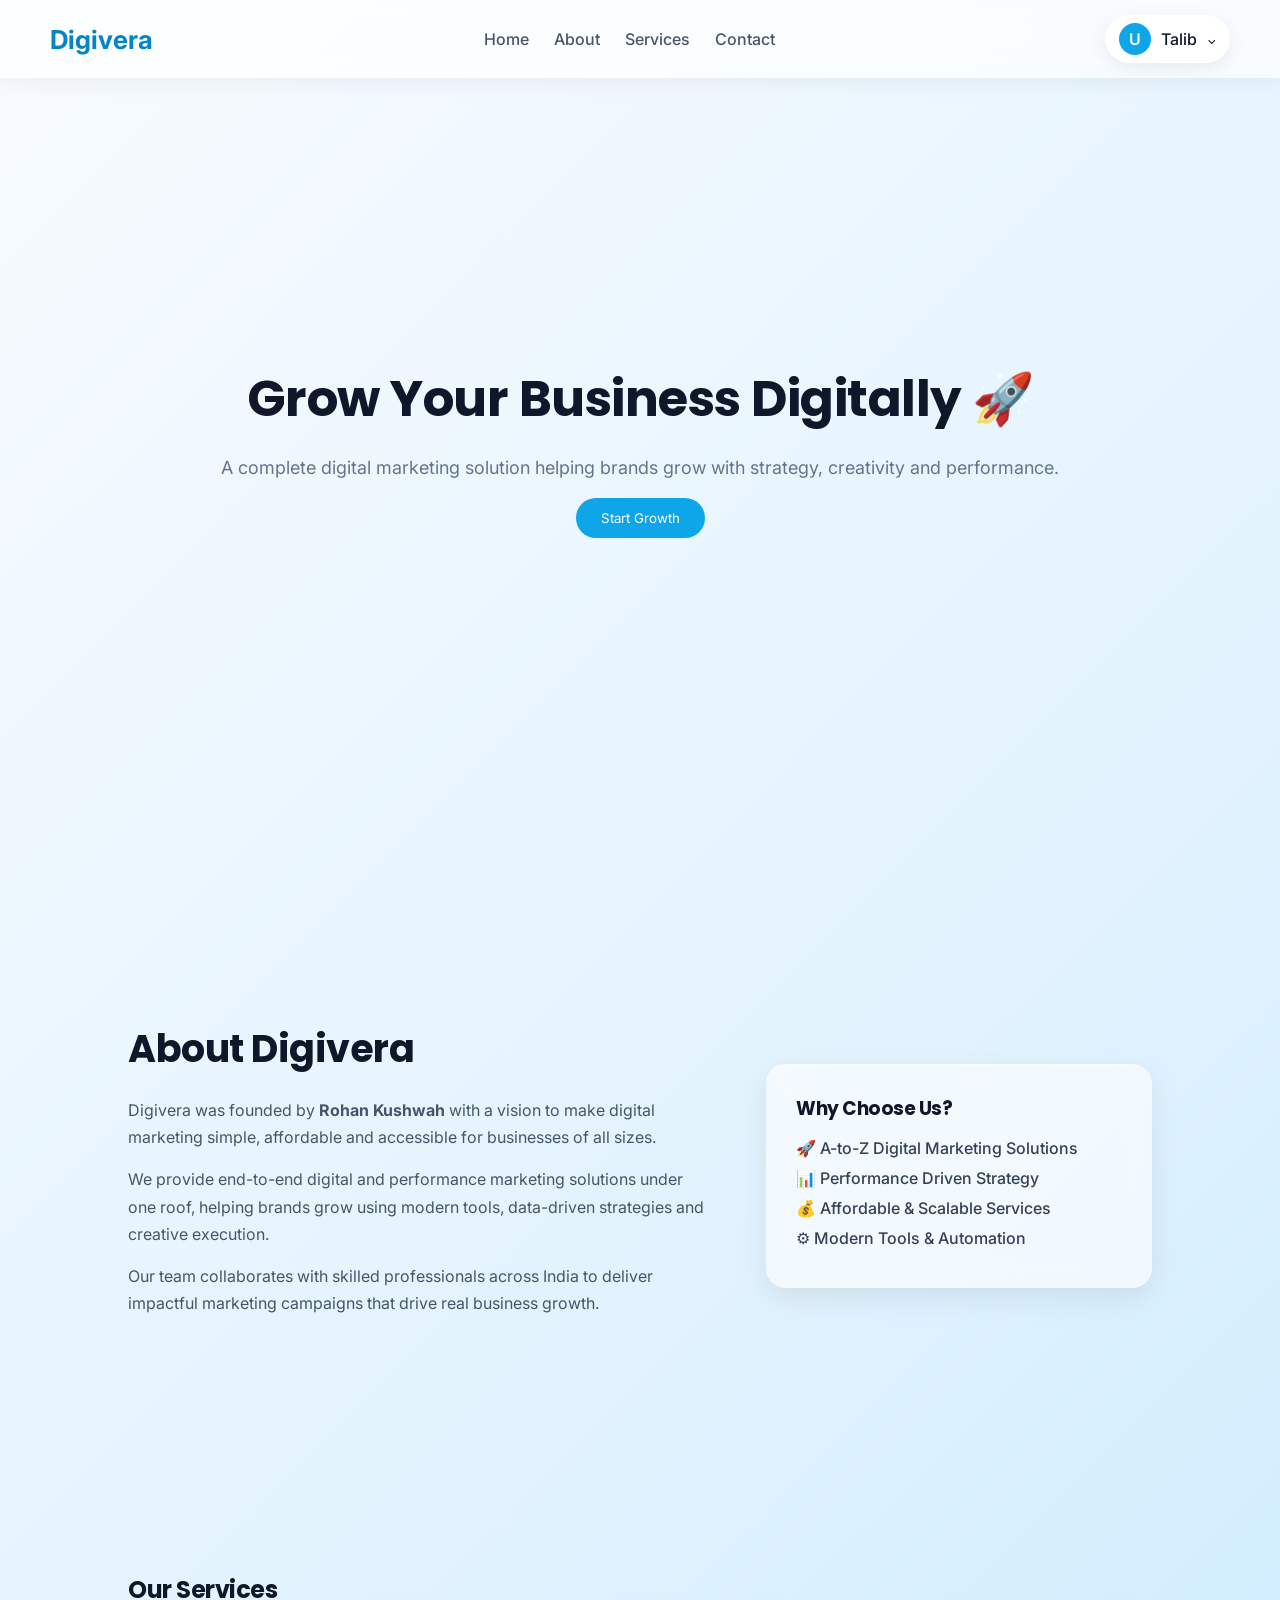
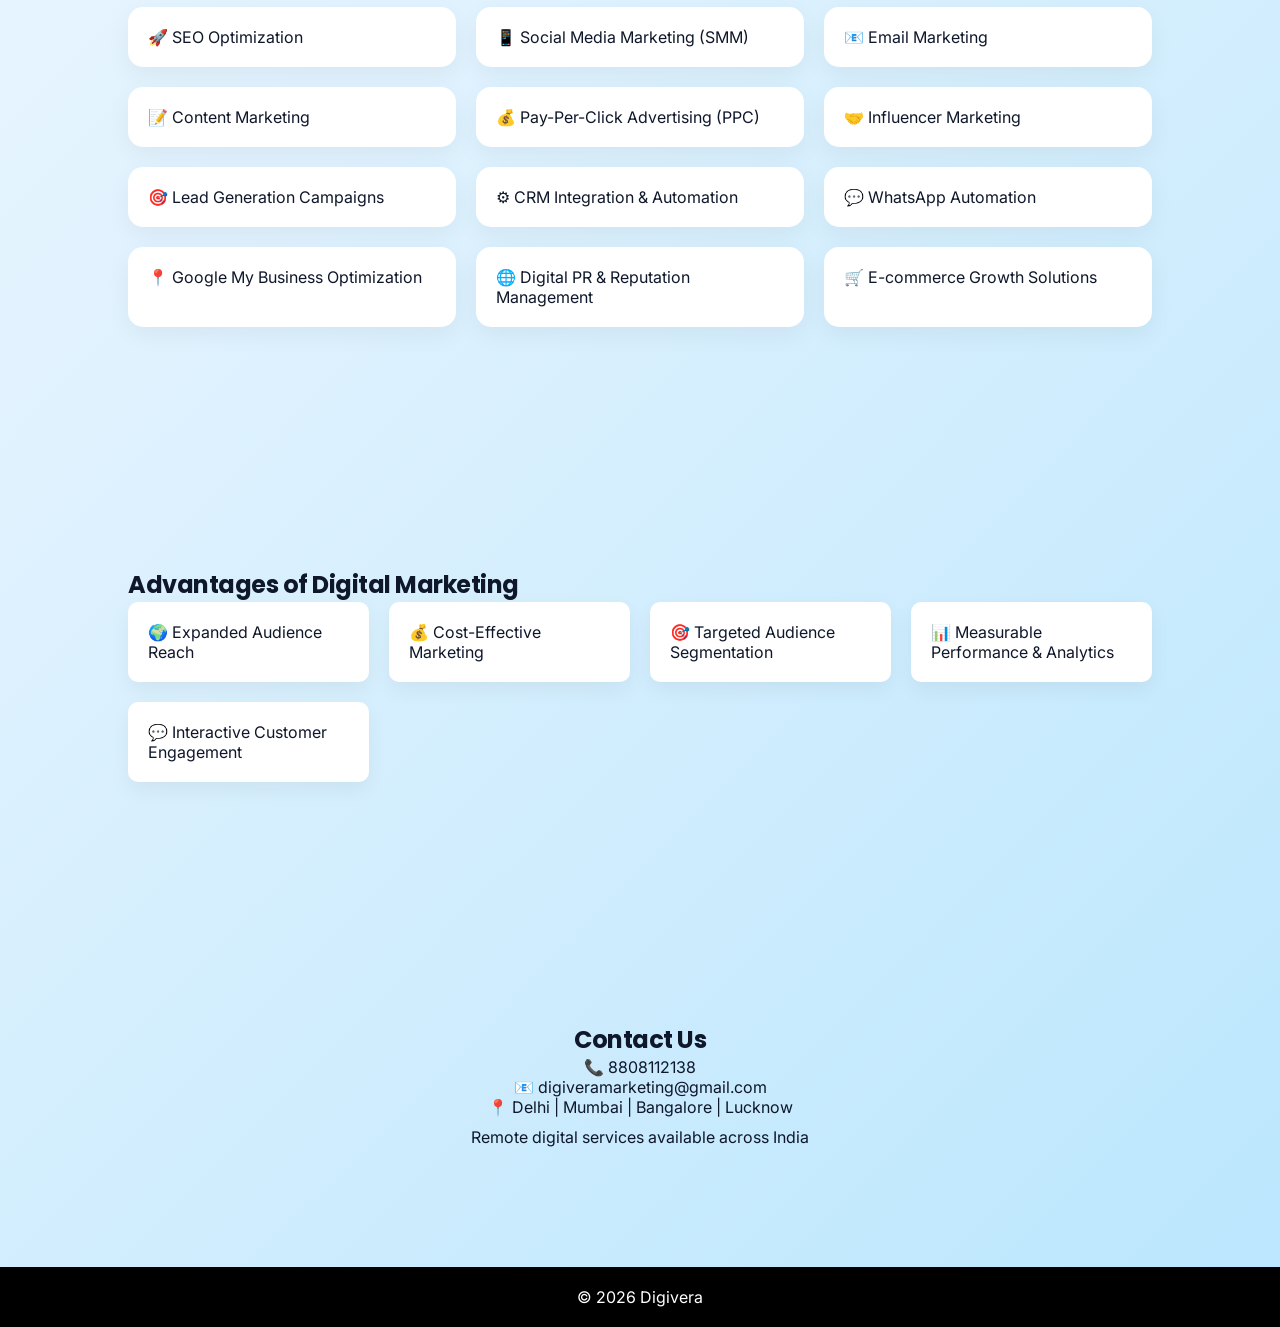
==== index.html @ 4a5c9dc6 "firstcommit" ====
<!DOCTYPE html>
<html lang="en">
<head>
<meta charset="UTF-8">
<meta name="viewport" content="width=device-width, initial-scale=1.0">
<title>Digivera</title>

<link href="https://fonts.googleapis.com/css2?family=Inter:wght@400;500;600&family=Poppins:wght@600;700&display=swap" rel="stylesheet">
<style>

*{
  margin:0;
  padding:0;
  box-sizing:border-box;
  font-family:'Inter',sans-serif;
}

body{
  font-family:'Inter', sans-serif;
}

/* HEADINGS */
h1,h2,h3{
  font-family:'Poppins', sans-serif;
  font-weight:700;
  letter-spacing:-0.5px;
}

/* HERO TITLE */
.hero h1{
  font-size:48px;
  font-weight:700;
  color:#0f172a;
}

/* PARAGRAPH */
.hero p{
  font-size:18px;
  color:#64748b;
}

body{
  background:linear-gradient(135deg,#f8fbff,#e0f2fe,#bae6fd);
  color:#0f172a;
}

/* NAVBAR */
.navbar{
  display:flex;
  justify-content:space-between;
  align-items:center;
  padding:18px 8%;
  position:fixed;
  top:0;
  width:100%;
  z-index:1000;

  background:rgba(255,255,255,0.6);
  backdrop-filter:blur(12px);
  box-shadow:0 4px 20px rgba(0,0,0,0.05);
}

.logo{
  font-size:26px;
  font-weight:700;
  color:#0284c7;
}

.nav-links{
  display:flex;
  gap:25px;
}

.nav-links a{
  text-decoration:none;
  color:#475569;
  font-weight:500;
  position:relative;
}

/* NAVBAR */
.navbar{
  display:flex;
  justify-content:space-between;
  align-items:center;
  padding:18px 8%;
  position:fixed;
  width:100%;
  top:0;
  z-index:1000;

  background:rgba(255,255,255,0.6);
  backdrop-filter:blur(15px);
  transition:0.3s;
}

/* SCROLL EFFECT */
.navbar.scrolled{
  background:white;
  box-shadow:0 5px 25px rgba(0,0,0,0.08);
}

/* LOGO */
.logo{
  font-size:26px;
  font-weight:700;
  color:#0284c7;
  transition:0.3s;
}

/* LOGO ANIMATION */
.logo:hover{
  transform:scale(1.1);
  color:#0ea5e9;
}

/* NAV LINKS */
.nav-links{
  display:flex;
  gap:25px;
}

.nav-links a{
  text-decoration:none;
  color:#475569;
  font-weight:500;
  position:relative;
}

/* UNDERLINE */
.nav-links a::after{
  content:'';
  position:absolute;
  bottom:-5px;
  left:0;
  width:0%;
  height:2px;
  background:#0284c7;
  transition:0.3s;
}

.nav-links a:hover::after{
  width:100%;
}

/* LOGIN BTN */
.login-btn{
  padding:8px 20px;
  border-radius:25px;
  background:linear-gradient(135deg,#0ea5e9,#2563eb);
  color:white;
  text-decoration:none;
  font-weight:600;
}

/* MENU ICON */
.menu-toggle{
  display:none;
  font-size:26px;
  cursor:pointer;
}

/* MOBILE */
@media(max-width:768px){

  .menu-toggle{
    display:block;
  }

  .nav-links{
    position:absolute;
    top:70px;
    left:0;
    width:100%;
    background:white;
    flex-direction:column;
    align-items:center;
    gap:20px;
    padding:20px;
    display:none;
  }

  .nav-links.active{
    display:flex;
  }

  .login-btn{
    display:none;
  }
}
/* underline animation */
.nav-links a::after{
  content:'';
  position:absolute;
  left:0;
  bottom:-5px;
  width:0%;
  height:2px;
  background:#0284c7;
  transition:0.3s;
}

.nav-links a:hover::after{
  width:100%;
}

/* login button */
.login-btn{
  padding:8px 20px;
  border-radius:25px;
  background:linear-gradient(135deg,#0ea5e9,#2563eb);
  color:white;
  text-decoration:none;
  font-weight:600;

  box-shadow:0 6px 20px rgba(37,99,235,0.3);
  transition:0.3s;
}

.login-btn:hover{
  transform:translateY(-2px);
  box-shadow:0 10px 30px rgba(37,99,235,0.5);
}
.navbar{
  backdrop-filter:blur(20px);
}

/* HERO */
.hero{
  height:100vh;
  display:flex;
  flex-direction:column;
  justify-content:center;
  align-items:center;
  text-align:center;
}

.hero h1{
  font-size:50px;
}

.hero p{
  margin:20px 0;
  color:#64748b;
}

.hero button{
  padding:12px 25px;
  border:none;
  border-radius:30px;
  background:#0ea5e9;
  color:white;
}

/* SECTION */
section{
  padding:120px 10%;
}

/* ABOUT */
.about{
  display:flex;
  gap:40px;
  flex-wrap:wrap;
}

.about-box{
  background:white;
  padding:25px;
  border-radius:15px;
  box-shadow:0 10px 30px rgba(0,0,0,0.08);
}

/* SERVICES */
.service-grid{
  display:grid;
  grid-template-columns:repeat(auto-fit,minmax(250px,1fr));
  gap:20px;
}

.card{
  background:white;
  padding:20px;
  border-radius:15px;
  transition:0.3s;
  box-shadow:0 8px 25px rgba(0,0,0,0.05);
}

.card:hover{
  transform:translateY(-10px);
}

/* BENEFITS */
.benefit-grid{
  display:grid;
  grid-template-columns:repeat(auto-fit,minmax(200px,1fr));
  gap:20px;
}

.benefit-grid div{
  background:white;
  padding:20px;
  border-radius:10px;
  box-shadow:0 8px 20px rgba(0,0,0,0.05);
}

/* CONTACT */
.contact{
  text-align:center;
}

/* FOOTER */
footer{
  text-align:center;
  padding:20px;
  background:#000;
  color:white;
}

/* ANIMATION */
.reveal{
  opacity:0;
  transform:translateY(50px);
  transition:1s;
}

.reveal.active{
  opacity:1;
  transform:translateY(0);
}

.about-section{
  padding:120px 10%;
}

.about-container{
  display:grid;
  grid-template-columns:1.2fr 0.8fr;
  gap:60px;
  align-items:center;
}

/* LEFT */
.about-left h2{
  font-size:38px;
  margin-bottom:20px;
}

.about-left p{
  margin-bottom:15px;
  color:#475569;
  line-height:1.7;
}

/* CARD */
.about-card{
  background:rgba(255,255,255,0.6);
  backdrop-filter:blur(15px);
  padding:30px;
  border-radius:20px;

  box-shadow:
    0 10px 30px rgba(0,0,0,0.08),
    inset 0 1px 0 rgba(255,255,255,0.5);

  transition:0.3s;
}

.about-card:hover{
  transform:translateY(-8px);
  box-shadow:0 20px 40px rgba(0,0,0,0.15);
}

.about-card h3{
  margin-bottom:15px;
}

.about-card ul{
  list-style:none;
}

.about-card li{
  margin:10px 0;
  color:#334155;
  font-weight:500;
}

/* RESPONSIVE */
@media(max-width:768px){
  .about-container{
    grid-template-columns:1fr;
  }
}

.user-menu{
  position:relative;
  cursor:pointer;
}

/* DROPDOWN */
.dropdown{
  position:absolute;
  top:45px;
  right:0;
  width:180px;

  background:white;
  border-radius:10px;
  box-shadow:0 10px 30px rgba(0,0,0,0.1);

  display:none;
  flex-direction:column;
  overflow:hidden;
  z-index:1000;
}

/* SHOW CLASS */
.dropdown.show{
  display:flex;
}

.dropdown a{
  padding:12px;
  text-decoration:none;
  color:#334155;
}

.dropdown a:hover{
  background:#f1f5f9;
}
.user-menu{
  position:relative;
}

/* BUTTON */
.user-btn{
  display:flex;
  align-items:center;
  gap:6px;
  cursor:pointer;
  padding:6px 12px;
  border-radius:20px;
  transition:0.3s;
}

.user-btn:hover{
  background:#f1f5f9;
}

/* ARROW */
.arrow{
  font-size:12px;
  transition:0.3s;
}

/* ROTATE */
.user-menu.active .arrow{
  transform:rotate(180deg);
}

/* DROPDOWN */
/* NAVBAR */
.navbar{
  position:fixed;
  width:100%;
  top:0;
  display:flex;
  justify-content:space-between;
  align-items:center;
  padding:15px 50px;

  background:rgba(255,255,255,0.7);
  backdrop-filter:blur(10px);

  box-shadow:0 5px 20px rgba(0,0,0,0.05);
  z-index:1000;
}
/* USER MENU */
.user-menu{
  position:relative;
}

/* BUTTON */
.user-btn{
  display:flex;
  align-items:center;
  gap:10px;
  padding:8px 16px;

  background:linear-gradient(135deg,#0ea5e9,#2563eb);
  color:white;

  border-radius:30px;
  box-shadow:0 8px 25px rgba(37,99,235,0.3);

  transition:0.3s;
}

.user-btn:hover{
  transform:translateY(-2px) scale(1.03);
}

/* ARROW */
.arrow{
  font-size:12px;
  transition:0.3s;
}

.user-menu.active .arrow{
  transform:rotate(180deg);
}

/* DROPDOWN */
/* USER MENU */
.user-menu{
  position:relative;
  display:inline-block;
}

/* BUTTON */
.user-btn{
  display:flex;
  align-items:center;
  gap:10px;
  padding:8px 16px;

  background:linear-gradient(135deg,#0ea5e9,#2563eb);
  color:white;

  border-radius:30px;
  box-shadow:0 8px 25px rgba(37,99,235,0.3);

  transition:0.3s;
}

.user-btn:hover{
  transform:translateY(-2px) scale(1.03);
}

/* ARROW */
.arrow{
  font-size:12px;
  transition:0.3s;
}

/* DROPDOWN */
.dropdown{
  position:absolute;
  top:55px;
  right:0;

  background:white;
  border-radius:15px;
  width:180px;

  box-shadow:0 20px 50px rgba(0,0,0,0.2);

  opacity:0;
  transform:translateY(10px);
  transition:0.3s;
}

.user-menu:hover .dropdown{
  opacity:1;
  transform:translateY(0);
}

/* LINKS */
.dropdown a{
  padding:12px;
  text-decoration:none;
  color:#334155;
  transition:0.3s;
}

.dropdown a:hover{
  background:#f1f5f9;
}

/* HOVER EFFECT (MAIN FIX) */
.user-menu:hover .dropdown{
  opacity:1;
  transform:translateY(0);
}

/* ARROW ROTATE */
.user-menu:hover .arrow{
  transform:rotate(180deg);
}

/* USER MENU */
.user-menu{
  position:relative;
  cursor:pointer;
}

/* BUTTON */
.user-btn{
  display:flex;
  align-items:center;
  gap:10px;
  padding:8px 14px;
  background:white;
  border-radius:30px;
  box-shadow:0 5px 20px rgba(0,0,0,0.08);
  transition:0.3s;
}

.user-btn:hover{
  transform:translateY(-2px);
}

/* AVATAR */
.avatar{
  width:32px;
  height:32px;
  border-radius:50%;
  background:#0ea5e9;
  color:white;
  display:flex;
  align-items:center;
  justify-content:center;
  font-weight:600;
}

/* NAME */
.user-btn span{
  font-weight:500;
  color:#0f172a;
}

/* ARROW */
.arrow{
  font-size:12px;
  color:#64748b;
}

/* DROPDOWN */
.dropdown{
  position:absolute;
  top:50px;
  right:0;
  width:180px;
  background:white;
  border-radius:15px;
  box-shadow:0 15px 40px rgba(0,0,0,0.15);
  opacity:0;
  visibility:hidden;
  transform:translateY(10px);
  transition:0.3s;
}

/* SHOW ON HOVER */
.user-menu:hover .dropdown{
  opacity:1;
  visibility:visible;
  transform:translateY(0);
}

/* LINKS */
.dropdown a{
  display:block;
  padding:12px;
  text-decoration:none;
  color:#0f172a;
  transition:0.2s;
}

.dropdown a:hover{
  background:#f1f5f9;
}

/* LOGOUT RED */
.logout{
  color:#ef4444;
}
</style>
</head>

<body>

<header class="navbar" id="navbar">
  <div class="logo">Digivera</div>

  <nav class="nav-links" id="navLinks">
    <a href="#">Home</a>
    <a href="#about">About</a>
    <a href="#services">Services</a>
    <a href="#contact">Contact</a>
  </nav>

 <div class="user-menu">
  <div class="user-btn">
    <div class="avatar">U</div>
    <span>Talib</span>
    <span class="arrow">⌄</span>
  </div>

  <div class="dropdown">
    <a href="dashboard.html">📊 Dashboard</a>
    <a href="settings.html">⚙ Settings</a>
    <a href="logout.html" class="logout">🚪 Logout</a>
  </div>
</div>

</div>
</div>
</header>

<!-- HERO -->
<section class="hero">
  <h1 id="typing"></h1>
<p>
A complete digital marketing solution helping brands grow with strategy, creativity and performance.
</p>
  <button onclick="scrollToServices()">Start Growth</button>
</section>

<!-- ABOUT -->
<section id="about" class="about-section reveal">

  <div class="about-container">

    <!-- LEFT TEXT -->
    <div class="about-left">
      <h2>About Digivera</h2>

      <p>
        Digivera was founded by <b>Rohan Kushwah</b> with a vision to make digital marketing simple, affordable and accessible for businesses of all sizes.
      </p>

      <p>
        We provide end-to-end digital and performance marketing solutions under one roof, helping brands grow using modern tools, data-driven strategies and creative execution.
      </p>

      <p>
        Our team collaborates with skilled professionals across India to deliver impactful marketing campaigns that drive real business growth.
      </p>
    </div>

    <!-- RIGHT CARD -->
    <div class="about-card">
      <h3>Why Choose Us?</h3>

      <ul>
        <li>🚀 A-to-Z Digital Marketing Solutions</li>
        <li>📊 Performance Driven Strategy</li>
        <li>💰 Affordable & Scalable Services</li>
        <li>⚙ Modern Tools & Automation</li>
      </ul>
    </div>

  </div>

</section>

<!-- SERVICES -->
<section id="services" class="services reveal">
  <h2>Our Services</h2>

  <div class="service-grid">

    <div class="card">🚀 SEO Optimization</div>
    <div class="card">📱 Social Media Marketing (SMM)</div>
    <div class="card">📧 Email Marketing</div>
    <div class="card">📝 Content Marketing</div>
    <div class="card">💰 Pay-Per-Click Advertising (PPC)</div>
    <div class="card">🤝 Influencer Marketing</div>
    <div class="card">🎯 Lead Generation Campaigns</div>
    <div class="card">⚙ CRM Integration & Automation</div>
    <div class="card">💬 WhatsApp Automation</div>
    <div class="card">📍 Google My Business Optimization</div>
    <div class="card">🌐 Digital PR & Reputation Management</div>
    <div class="card">🛒 E-commerce Growth Solutions</div>

  </div>
</section>

<!-- BENEFITS -->
<section class="benefits reveal">
  <h2>Advantages of Digital Marketing</h2>

  <div class="benefit-grid">
    <div>🌍 Expanded Audience Reach</div>
    <div>💰 Cost-Effective Marketing</div>
    <div>🎯 Targeted Audience Segmentation</div>
    <div>📊 Measurable Performance & Analytics</div>
    <div>💬 Interactive Customer Engagement</div>
  </div>
</section>

<!-- CONTACT -->
<section id="contact" class="contact reveal">
  <h2>Contact Us</h2>

  <p>📞 8808112138</p>
  <p>📧 digiveramarketing@gmail.com</p>
  <p>📍 Delhi | Mumbai | Bangalore | Lucknow</p>

  <p style="margin-top:10px;">
    Remote digital services available across India
  </p>
</section>

<footer>
  <p>© 2026 Digivera</p>
</footer>

<script>

/* TYPING EFFECT */
let text = "Grow Your Business Digitally 🚀";
let i = 0;

function typing(){
  if(i < text.length){
    document.getElementById("typing").innerHTML += text.charAt(i);
    i++;
    setTimeout(typing,50);
  }
}
typing();

/* SCROLL */
function scrollToServices(){
  document.getElementById("services").scrollIntoView({behavior:"smooth"});
}

/* ANIMATION */
window.addEventListener("scroll",()=>{
  document.querySelectorAll(".reveal").forEach(el=>{
    if(el.getBoundingClientRect().top < window.innerHeight - 100){
      el.classList.add("active");
    }
  });
});

</script>

</body>
</html>
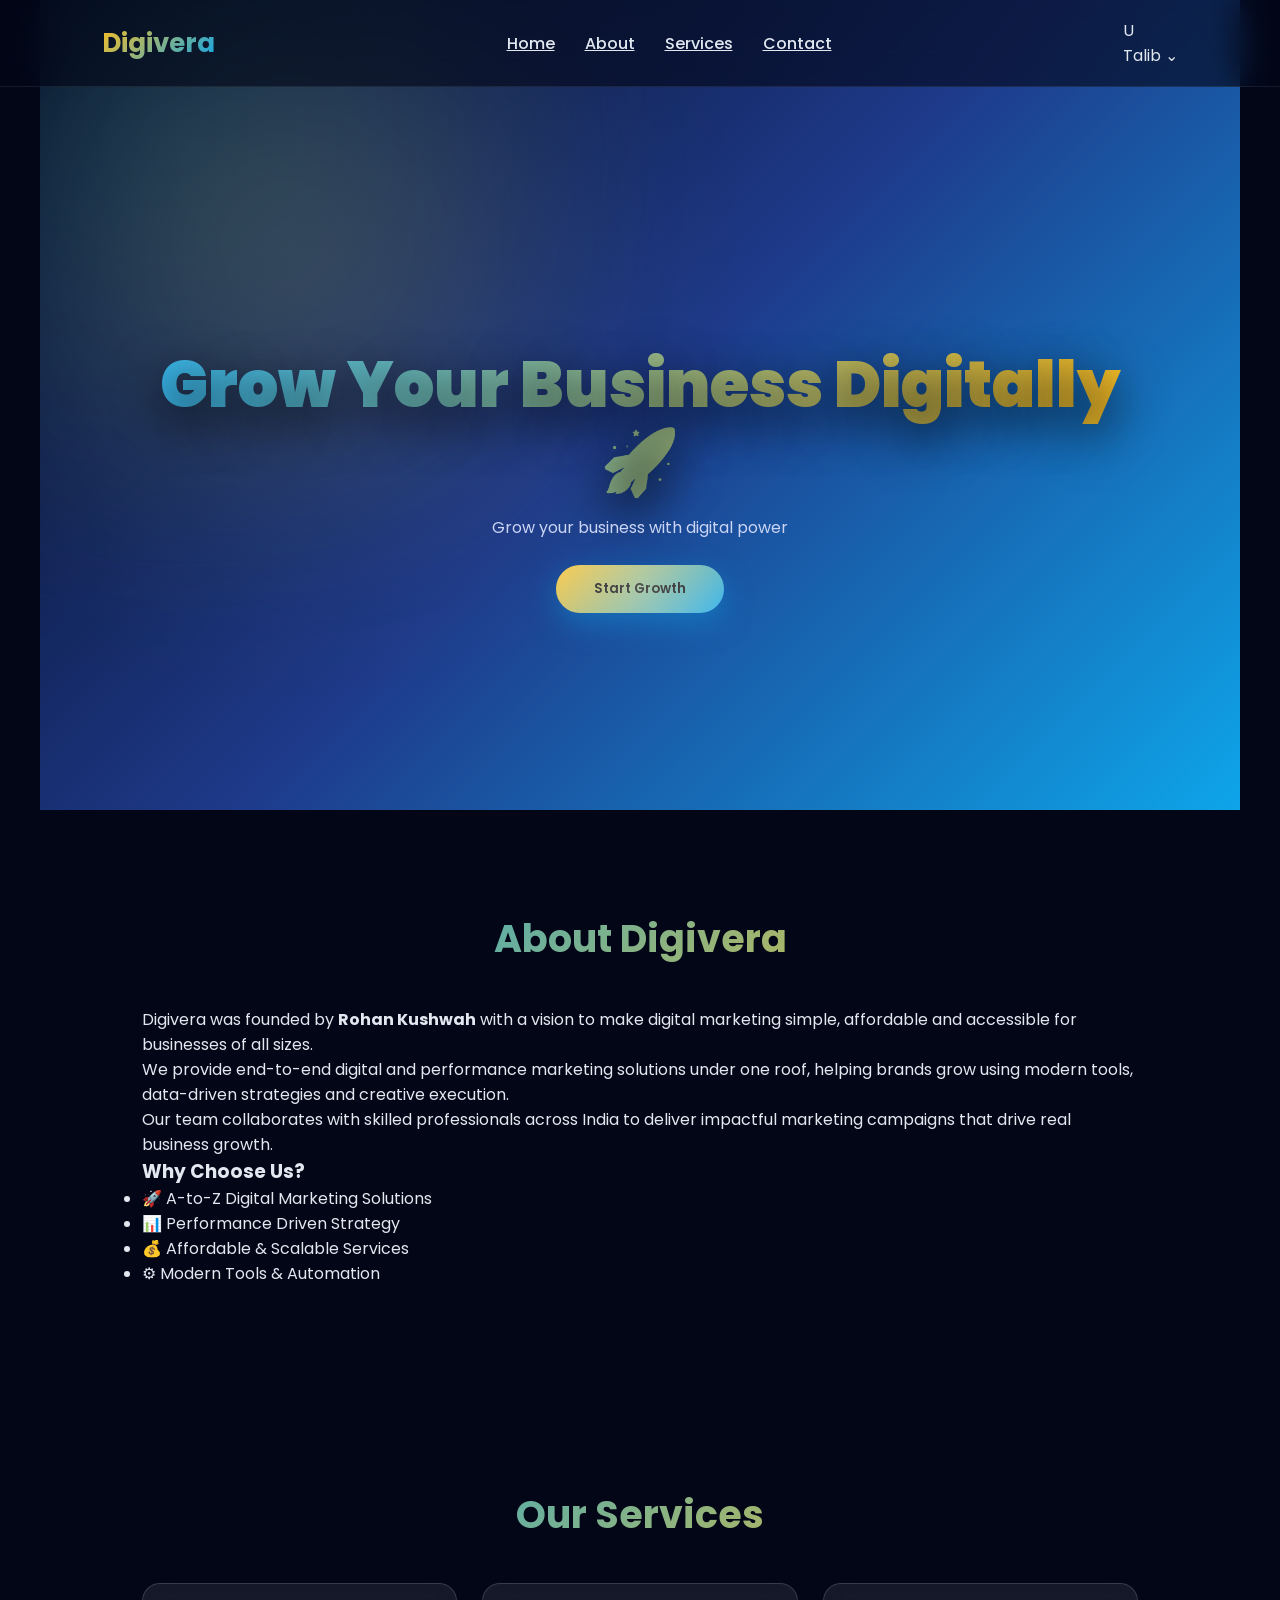
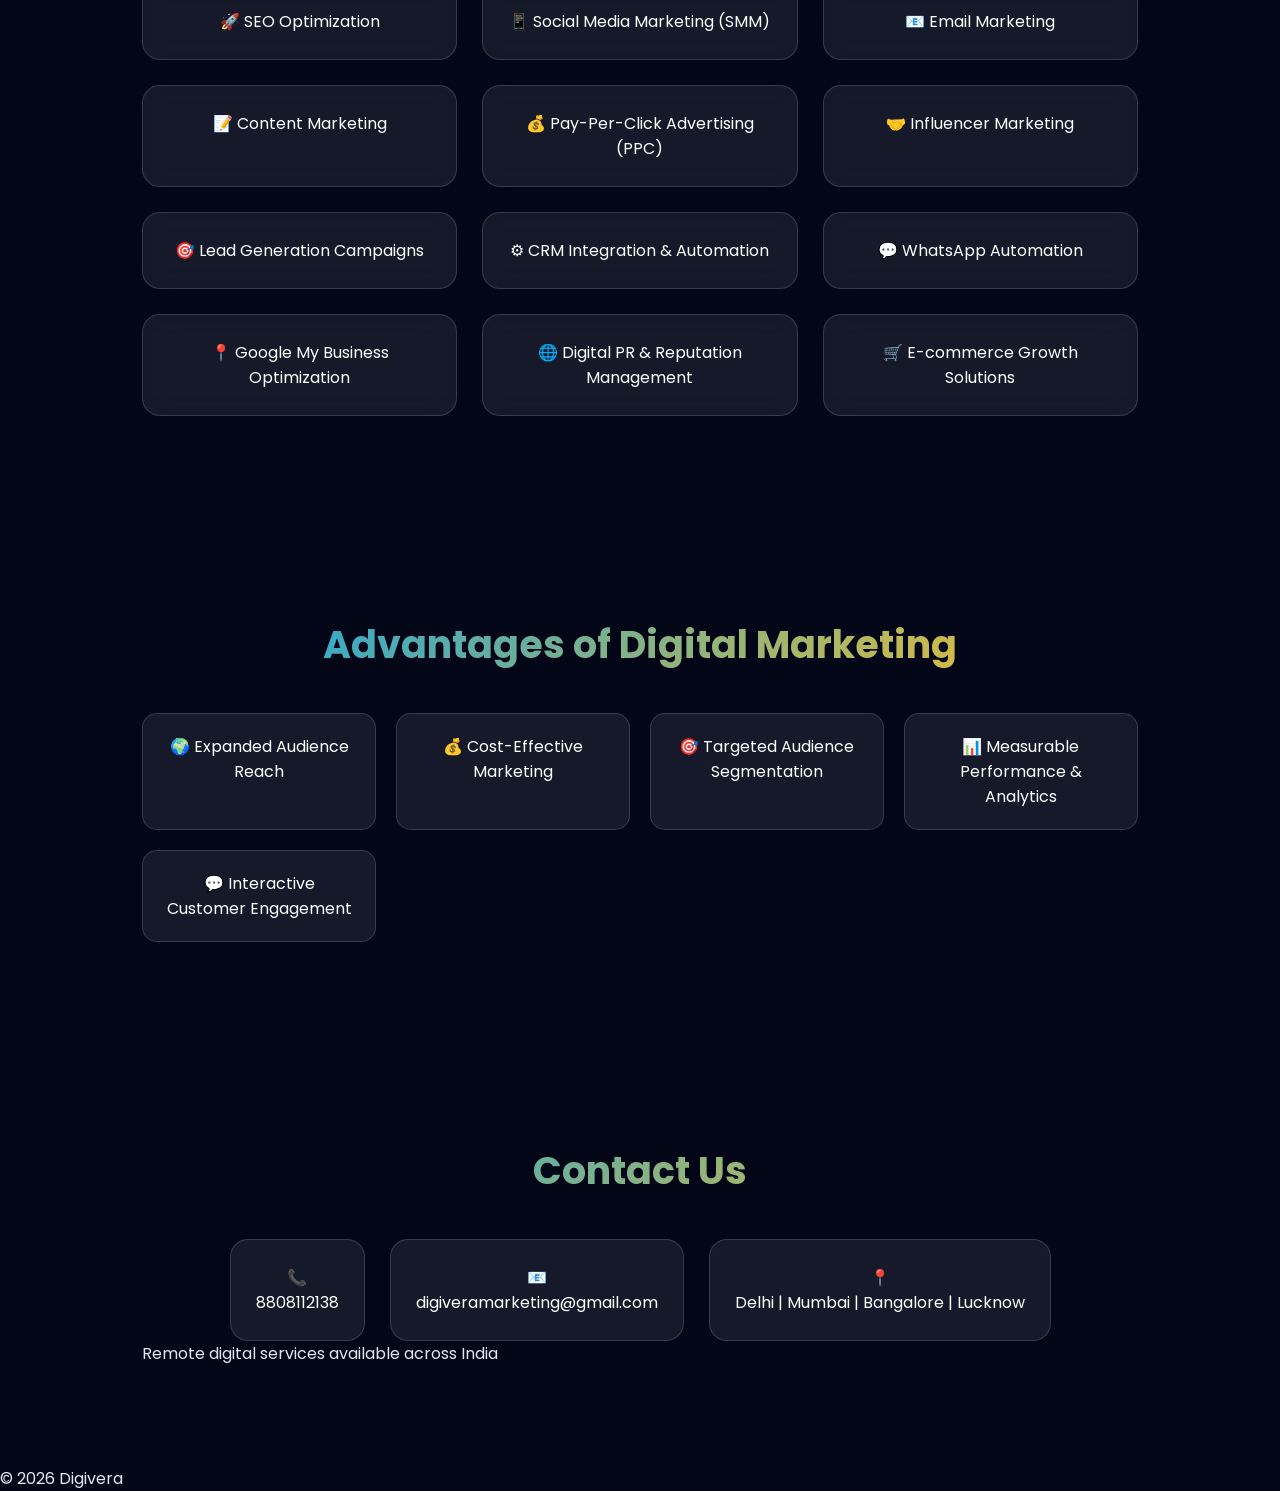
==== commit c49dc795: "Updated UI design, animations and styling" ====
--- a/index.html
+++ b/index.html
@@ -5,80 +5,37 @@
 <meta name="viewport" content="width=device-width, initial-scale=1.0">
 <title>Digivera</title>
 
-<link href="https://fonts.googleapis.com/css2?family=Inter:wght@400;500;600&family=Poppins:wght@600;700&display=swap" rel="stylesheet">
+<link href="https://fonts.googleapis.com/css2?family=Poppins:wght@400;600;700&display=swap" rel="stylesheet">
 <style>
 
+/* ===== ROOT ===== */
+:root{
+  --primary:#0ea5e9;
+  --secondary:#2563eb;
+  --gold:#fbbf24;
+
+  --bg:#020617;
+  --card:rgba(255,255,255,0.08);
+  --border:rgba(255,255,255,0.15);
+
+  --text:#e2e8f0;
+  --light:#cbd5f5;
+}
+
+/* ===== RESET ===== */
 *{
   margin:0;
   padding:0;
   box-sizing:border-box;
-  font-family:'Inter',sans-serif;
+  font-family:'Poppins',sans-serif;
 }
 
 body{
-  font-family:'Inter', sans-serif;
-}
-
-/* HEADINGS */
-h1,h2,h3{
-  font-family:'Poppins', sans-serif;
-  font-weight:700;
-  letter-spacing:-0.5px;
-}
-
-/* HERO TITLE */
-.hero h1{
-  font-size:48px;
-  font-weight:700;
-  color:#0f172a;
-}
-
-/* PARAGRAPH */
-.hero p{
-  font-size:18px;
-  color:#64748b;
-}
-
-body{
-  background:linear-gradient(135deg,#f8fbff,#e0f2fe,#bae6fd);
-  color:#0f172a;
-}
-
-/* NAVBAR */
-.navbar{
-  display:flex;
-  justify-content:space-between;
-  align-items:center;
-  padding:18px 8%;
-  position:fixed;
-  top:0;
-  width:100%;
-  z-index:1000;
-
-  background:rgba(255,255,255,0.6);
-  backdrop-filter:blur(12px);
-  box-shadow:0 4px 20px rgba(0,0,0,0.05);
-}
-
-.logo{
-  font-size:26px;
-  font-weight:700;
-  color:#0284c7;
-}
-
-.nav-links{
-  display:flex;
-  gap:25px;
-}
-
-.nav-links a{
-  text-decoration:none;
-  color:#475569;
-  font-weight:500;
-  position:relative;
-}
-
-/* NAVBAR */
+  background:var(--bg);
+  color:var(--text);
+}
+
+/* ===== NAVBAR ===== */
 .navbar{
   display:flex;
   justify-content:space-between;
@@ -89,53 +46,40 @@
   top:0;
   z-index:1000;
 
-  background:rgba(255,255,255,0.6);
-  backdrop-filter:blur(15px);
+  background:rgba(2,6,23,0.85);
+  backdrop-filter:blur(14px);
+  border-bottom:1px solid rgba(255,255,255,0.05);
   transition:0.3s;
 }
 
-/* SCROLL EFFECT */
-.navbar.scrolled{
-  background:white;
-  box-shadow:0 5px 25px rgba(0,0,0,0.08);
-}
-
-/* LOGO */
 .logo{
   font-size:26px;
   font-weight:700;
-  color:#0284c7;
-  transition:0.3s;
-}
-
-/* LOGO ANIMATION */
-.logo:hover{
-  transform:scale(1.1);
-  color:#0ea5e9;
-}
-
-/* NAV LINKS */
+  background:linear-gradient(135deg,var(--gold),var(--primary));
+  -webkit-background-clip:text;
+  color:transparent;
+}
+
 .nav-links{
   display:flex;
-  gap:25px;
+  gap:30px;
 }
 
 .nav-links a{
-  text-decoration:none;
-  color:#475569;
+  color:var(--text);
   font-weight:500;
   position:relative;
 }
 
-/* UNDERLINE */
+/* underline animation */
 .nav-links a::after{
-  content:'';
-  position:absolute;
+  content:"";
+  position:absolute;
+  width:0%;
+  height:2px;
   bottom:-5px;
   left:0;
-  width:0%;
-  height:2px;
-  background:#0284c7;
+  background:var(--primary);
   transition:0.3s;
 }
 
@@ -143,536 +87,384 @@
   width:100%;
 }
 
-/* LOGIN BTN */
-.login-btn{
-  padding:8px 20px;
-  border-radius:25px;
-  background:linear-gradient(135deg,#0ea5e9,#2563eb);
-  color:white;
-  text-decoration:none;
-  font-weight:600;
-}
-
-/* MENU ICON */
-.menu-toggle{
-  display:none;
-  font-size:26px;
-  cursor:pointer;
-}
-
-/* MOBILE */
-@media(max-width:768px){
-
-  .menu-toggle{
-    display:block;
-  }
-
-  .nav-links{
-    position:absolute;
-    top:70px;
-    left:0;
-    width:100%;
-    background:white;
-    flex-direction:column;
-    align-items:center;
-    gap:20px;
-    padding:20px;
-    display:none;
-  }
-
-  .nav-links.active{
-    display:flex;
-  }
-
-  .login-btn{
-    display:none;
-  }
-}
-/* underline animation */
-.nav-links a::after{
-  content:'';
-  position:absolute;
-  left:0;
-  bottom:-5px;
-  width:0%;
-  height:2px;
-  background:#0284c7;
-  transition:0.3s;
-}
-
-.nav-links a:hover::after{
-  width:100%;
-}
-
-/* login button */
-.login-btn{
-  padding:8px 20px;
-  border-radius:25px;
-  background:linear-gradient(135deg,#0ea5e9,#2563eb);
-  color:white;
-  text-decoration:none;
-  font-weight:600;
-
-  box-shadow:0 6px 20px rgba(37,99,235,0.3);
-  transition:0.3s;
-}
-
-.login-btn:hover{
-  transform:translateY(-2px);
-  box-shadow:0 10px 30px rgba(37,99,235,0.5);
-}
-.navbar{
-  backdrop-filter:blur(20px);
-}
-
-/* HERO */
+/* ===== HERO ===== */
 .hero{
-  height:100vh;
+  height:90vh;
   display:flex;
   flex-direction:column;
   justify-content:center;
   align-items:center;
   text-align:center;
-}
-
+  position:relative;
+  overflow:hidden;
+
+  background:linear-gradient(135deg,#020617,#1e3a8a,#0ea5e9);
+}
+
+/* glow */
+.hero::before{
+  content:"";
+  position:absolute;
+  width:500px;
+  height:500px;
+  background:radial-gradient(circle,#0ea5e9,transparent);
+  top:-100px;
+  left:-100px;
+  filter:blur(120px);
+  opacity:0.3;
+}
+
+/* overlay */
+.hero::after{
+  content:"";
+  position:absolute;
+  inset:0;
+  background:linear-gradient(rgba(2,6,23,0.6),rgba(2,6,23,0.4));
+}
+
+/* TEXT */
 .hero h1{
-  font-size:50px;
+  font-size:64px;
+  font-weight:900;
+  line-height:1.2;
+
+  background:linear-gradient(90deg,#38bdf8,#fbbf24);
+  -webkit-background-clip:text;
+  color:transparent;
+
+  text-shadow:0 15px 50px rgba(0,0,0,0.8);
+  z-index:2;
 }
 
 .hero p{
-  margin:20px 0;
-  color:#64748b;
-}
-
+  color:var(--light);
+  margin-top:15px;
+  z-index:2;
+}
+
+/* BUTTON */
 .hero button{
-  padding:12px 25px;
+  margin-top:25px;
+  padding:14px 38px;
   border:none;
-  border-radius:30px;
-  background:#0ea5e9;
-  color:white;
-}
-
-/* SECTION */
+  border-radius:50px;
+
+  background:linear-gradient(135deg,var(--gold),var(--primary));
+  color:#000;
+  font-weight:600;
+
+  cursor:pointer;
+  position:relative;
+
+  box-shadow:0 10px 30px rgba(14,165,233,0.4);
+  transition:all 0.35s cubic-bezier(0.22,1,0.36,1);
+  z-index:2;
+}
+
+.hero button:hover{
+  transform:translateY(-3px) scale(1.08);
+  box-shadow:0 20px 50px rgba(14,165,233,0.6);
+}
+
+.hero button:active{
+  transform:scale(0.95);
+}
+
+/* ===== SECTION ===== */
 section{
-  padding:120px 10%;
-}
-
-/* ABOUT */
-.about{
-  display:flex;
-  gap:40px;
-  flex-wrap:wrap;
-}
-
-.about-box{
-  background:white;
+  padding:100px 8%;
+  max-width:1200px;
+  margin:auto;
+}
+
+/* ===== HEADINGS ===== */
+section h2{
+  font-size:38px;
+  text-align:center;
+  margin-bottom:40px;
+
+  background:linear-gradient(135deg,var(--primary),var(--gold));
+  -webkit-background-clip:text;
+  color:transparent;
+}
+
+/* ===== CARDS ===== */
+.card{
   padding:25px;
-  border-radius:15px;
-  box-shadow:0 10px 30px rgba(0,0,0,0.08);
-}
-
-/* SERVICES */
+  border-radius:18px;
+
+  background:var(--card);
+  backdrop-filter:blur(15px);
+
+  border:1px solid var(--border);
+
+  text-align:center;
+  color:#fff;
+
+  transition:all 0.35s ease;
+}
+
+.card:hover{
+  transform:translateY(-10px);
+
+  box-shadow:
+    0 20px 50px rgba(14,165,233,0.3),
+    0 10px 30px rgba(0,0,0,0.3);
+}
+
+/* ===== GRID ===== */
 .service-grid{
   display:grid;
   grid-template-columns:repeat(auto-fit,minmax(250px,1fr));
+  gap:25px;
+}
+
+/* ===== BENEFITS ===== */
+.benefit-grid{
+  display:grid;
+  grid-template-columns:repeat(auto-fit,minmax(220px,1fr));
   gap:20px;
 }
 
-.card{
-  background:white;
+.benefit-grid div{
   padding:20px;
   border-radius:15px;
+
+  background:var(--card);
+  border:1px solid var(--border);
+
+  text-align:center;
+  color:#fff;
+
   transition:0.3s;
-  box-shadow:0 8px 25px rgba(0,0,0,0.05);
-}
-
-.card:hover{
-  transform:translateY(-10px);
-}
-
-/* BENEFITS */
-.benefit-grid{
-  display:grid;
-  grid-template-columns:repeat(auto-fit,minmax(200px,1fr));
-  gap:20px;
-}
-
-.benefit-grid div{
-  background:white;
-  padding:20px;
+}
+
+.benefit-grid div:hover{
+  transform:translateY(-8px);
+  box-shadow:0 15px 40px rgba(14,165,233,0.4);
+}
+
+/* ===== CONTACT ===== */
+.contact-container{
+  display:flex;
+  justify-content:center;
+  gap:25px;
+  flex-wrap:wrap;
+}
+
+.contact-card{
+  padding:25px;
+  border-radius:18px;
+
+  background:var(--card);
+  border:1px solid var(--border);
+
+  text-align:center;
+  color:#fff;
+
+  transition:0.3s;
+}
+
+.contact-card:hover{
+  transform:translateY(-8px) scale(1.05);
+  box-shadow:0 20px 50px rgba(14,165,233,0.3);
+}
+
+/* ===== DROPDOWN ===== */
+.dropdown{
+  position:absolute;
+  top:70px;
+  right:0;
+  width:200px;
+
+  background:#020617;
+  border-radius:15px;
+  padding:8px;
+
+  box-shadow:0 20px 60px rgba(0,0,0,0.5);
+
+  opacity:0;
+  visibility:hidden;
+  transform:translateY(15px);
+  transition:0.3s;
+}
+
+.dropdown.show{
+  opacity:1;
+  visibility:visible;
+  transform:translateY(0);
+}
+
+.dropdown a{
+  display:block;
+  padding:12px;
   border-radius:10px;
-  box-shadow:0 8px 20px rgba(0,0,0,0.05);
-}
-
-/* CONTACT */
-.contact{
-  text-align:center;
-}
-
-/* FOOTER */
-footer{
-  text-align:center;
-  padding:20px;
-  background:#000;
-  color:white;
-}
-
-/* ANIMATION */
+  color:#e2e8f0;
+}
+
+.dropdown a:hover{
+  background:rgba(14,165,233,0.1);
+}
+
+/* ===== REVEAL ANIMATION ===== */
 .reveal{
   opacity:0;
-  transform:translateY(50px);
-  transition:1s;
+  transform:translateY(60px);
+  transition:0.8s ease;
 }
 
 .reveal.active{
   opacity:1;
   transform:translateY(0);
 }
-
-.about-section{
-  padding:120px 10%;
-}
-
-.about-container{
-  display:grid;
-  grid-template-columns:1.2fr 0.8fr;
-  gap:60px;
-  align-items:center;
-}
-
-/* LEFT */
-.about-left h2{
-  font-size:38px;
-  margin-bottom:20px;
-}
-
-.about-left p{
-  margin-bottom:15px;
-  color:#475569;
-  line-height:1.7;
-}
-
-/* CARD */
-.about-card{
-  background:rgba(255,255,255,0.6);
-  backdrop-filter:blur(15px);
-  padding:30px;
-  border-radius:20px;
-
-  box-shadow:
-    0 10px 30px rgba(0,0,0,0.08),
-    inset 0 1px 0 rgba(255,255,255,0.5);
-
+.hero h1{
+  animation:fadeUp 1s ease;
+}
+
+@keyframes fadeUp{
+  from{
+    opacity:0;
+    transform:translateY(30px);
+  }
+  to{
+    opacity:1;
+    transform:translateY(0);
+  }
+}
+.hero button{
+  box-shadow:0 10px 30px rgba(14,165,233,0.4);
+}
+
+.hero button:hover{
+  box-shadow:0 20px 60px rgba(14,165,233,0.8);
+}
+.nav-links a{
+  position:relative;
+}
+
+.nav-links a::after{
+  content:"";
+  position:absolute;
+  width:0;
+  height:2px;
+  bottom:-5px;
+  left:0;
+  background:#0ea5e9;
   transition:0.3s;
 }
 
-.about-card:hover{
-  transform:translateY(-8px);
-  box-shadow:0 20px 40px rgba(0,0,0,0.15);
-}
-
-.about-card h3{
-  margin-bottom:15px;
-}
-
-.about-card ul{
-  list-style:none;
-}
-
-.about-card li{
-  margin:10px 0;
-  color:#334155;
-  font-weight:500;
-}
-
-/* RESPONSIVE */
-@media(max-width:768px){
-  .about-container{
-    grid-template-columns:1fr;
-  }
-}
-
-.user-menu{
+.nav-links a:hover::after{
+  width:100%;
+}
+.hero{
   position:relative;
-  cursor:pointer;
-}
-
-/* DROPDOWN */
-.dropdown{
-  position:absolute;
-  top:45px;
-  right:0;
-  width:180px;
-
-  background:white;
-  border-radius:10px;
-  box-shadow:0 10px 30px rgba(0,0,0,0.1);
-
-  display:none;
-  flex-direction:column;
   overflow:hidden;
-  z-index:1000;
-}
-
-/* SHOW CLASS */
-.dropdown.show{
-  display:flex;
-}
-
-.dropdown a{
-  padding:12px;
-  text-decoration:none;
-  color:#334155;
-}
-
-.dropdown a:hover{
-  background:#f1f5f9;
-}
-.user-menu{
+}
+
+.hero::before{
+  content:"";
+  position:absolute;
+  width:600px;
+  height:600px;
+  background:radial-gradient(circle,#0ea5e9,transparent);
+  top:-150px;
+  left:-150px;
+  filter:blur(120px);
+  opacity:0.25;
+  animation:float1 6s ease-in-out infinite;
+}
+
+.hero::after{
+  content:"";
+  position:absolute;
+  width:500px;
+  height:500px;
+  background:radial-gradient(circle,#fbbf24,transparent);
+  bottom:-150px;
+  right:-150px;
+  filter:blur(120px);
+  opacity:0.25;
+  animation:float2 6s ease-in-out infinite;
+}
+
+@keyframes float1{
+  0%,100%{transform:translateY(0);}
+  50%{transform:translateY(40px);}
+}
+
+@keyframes float2{
+  0%,100%{transform:translateY(0);}
+  50%{transform:translateY(-40px);}
+}
+.hero h1{
   position:relative;
-}
-
-/* BUTTON */
-.user-btn{
-  display:flex;
-  align-items:center;
-  gap:6px;
-  cursor:pointer;
-  padding:6px 12px;
-  border-radius:20px;
-  transition:0.3s;
-}
-
-.user-btn:hover{
-  background:#f1f5f9;
-}
-
-/* ARROW */
-.arrow{
-  font-size:12px;
-  transition:0.3s;
-}
-
-/* ROTATE */
-.user-menu.active .arrow{
-  transform:rotate(180deg);
-}
-
-/* DROPDOWN */
-/* NAVBAR */
+  animation:fadeUp 1s ease;
+}
+
+.hero h1::after{
+  content:"";
+  position:absolute;
+  inset:0;
+  background:linear-gradient(120deg,transparent,rgba(255,255,255,0.3),transparent);
+  opacity:0;
+}
+
+.hero h1:hover::after{
+  animation:shine 1s;
+}
+
+@keyframes shine{
+  from{transform:translateX(-100%);}
+  to{transform:translateX(100%);}
+}
+.hero button{
+  position:relative;
+  overflow:hidden;
+}
+
+.hero button::before{
+  content:"";
+  position:absolute;
+  width:300%;
+  height:300%;
+  background:radial-gradient(circle,rgba(255,255,255,0.3),transparent);
+  top:-100%;
+  left:-100%;
+  transition:0.5s;
+}
+
+.hero button:hover::before{
+  top:0;
+  left:0;
+}
+.card{
+  transform-style:preserve-3d;
+}
+
+.card:hover{
+  transform:rotateX(5deg) rotateY(5deg) scale(1.05);
+}
+.reveal{
+  opacity:0;
+  transform:translateY(80px) scale(0.95);
+  transition:all 0.8s cubic-bezier(0.22,1,0.36,1);
+}
+
+.reveal.active{
+  opacity:1;
+  transform:translateY(0) scale(1);
+}
 .navbar{
-  position:fixed;
-  width:100%;
-  top:0;
-  display:flex;
-  justify-content:space-between;
-  align-items:center;
-  padding:15px 50px;
-
-  background:rgba(255,255,255,0.7);
-  backdrop-filter:blur(10px);
-
-  box-shadow:0 5px 20px rgba(0,0,0,0.05);
-  z-index:1000;
-}
-/* USER MENU */
-.user-menu{
-  position:relative;
-}
-
-/* BUTTON */
-.user-btn{
-  display:flex;
-  align-items:center;
-  gap:10px;
-  padding:8px 16px;
-
-  background:linear-gradient(135deg,#0ea5e9,#2563eb);
-  color:white;
-
-  border-radius:30px;
-  box-shadow:0 8px 25px rgba(37,99,235,0.3);
-
-  transition:0.3s;
-}
-
-.user-btn:hover{
-  transform:translateY(-2px) scale(1.03);
-}
-
-/* ARROW */
-.arrow{
-  font-size:12px;
-  transition:0.3s;
-}
-
-.user-menu.active .arrow{
-  transform:rotate(180deg);
-}
-
-/* DROPDOWN */
-/* USER MENU */
-.user-menu{
-  position:relative;
-  display:inline-block;
-}
-
-/* BUTTON */
-.user-btn{
-  display:flex;
-  align-items:center;
-  gap:10px;
-  padding:8px 16px;
-
-  background:linear-gradient(135deg,#0ea5e9,#2563eb);
-  color:white;
-
-  border-radius:30px;
-  box-shadow:0 8px 25px rgba(37,99,235,0.3);
-
-  transition:0.3s;
-}
-
-.user-btn:hover{
-  transform:translateY(-2px) scale(1.03);
-}
-
-/* ARROW */
-.arrow{
-  font-size:12px;
-  transition:0.3s;
-}
-
-/* DROPDOWN */
-.dropdown{
-  position:absolute;
-  top:55px;
-  right:0;
-
-  background:white;
-  border-radius:15px;
-  width:180px;
-
-  box-shadow:0 20px 50px rgba(0,0,0,0.2);
-
-  opacity:0;
-  transform:translateY(10px);
-  transition:0.3s;
-}
-
-.user-menu:hover .dropdown{
-  opacity:1;
-  transform:translateY(0);
-}
-
-/* LINKS */
-.dropdown a{
-  padding:12px;
-  text-decoration:none;
-  color:#334155;
-  transition:0.3s;
-}
-
-.dropdown a:hover{
-  background:#f1f5f9;
-}
-
-/* HOVER EFFECT (MAIN FIX) */
-.user-menu:hover .dropdown{
-  opacity:1;
-  transform:translateY(0);
-}
-
-/* ARROW ROTATE */
-.user-menu:hover .arrow{
-  transform:rotate(180deg);
-}
-
-/* USER MENU */
-.user-menu{
-  position:relative;
-  cursor:pointer;
-}
-
-/* BUTTON */
-.user-btn{
-  display:flex;
-  align-items:center;
-  gap:10px;
-  padding:8px 14px;
-  background:white;
-  border-radius:30px;
-  box-shadow:0 5px 20px rgba(0,0,0,0.08);
-  transition:0.3s;
-}
-
-.user-btn:hover{
+  background:rgba(2,6,23,0.6);
+  backdrop-filter:blur(18px);
+  border-bottom:1px solid rgba(255,255,255,0.08);
+}
+.nav-links a{
+  transition:all 0.3s ease;
+}
+
+.nav-links a:hover{
   transform:translateY(-2px);
-}
-
-/* AVATAR */
-.avatar{
-  width:32px;
-  height:32px;
-  border-radius:50%;
-  background:#0ea5e9;
-  color:white;
-  display:flex;
-  align-items:center;
-  justify-content:center;
-  font-weight:600;
-}
-
-/* NAME */
-.user-btn span{
-  font-weight:500;
-  color:#0f172a;
-}
-
-/* ARROW */
-.arrow{
-  font-size:12px;
-  color:#64748b;
-}
-
-/* DROPDOWN */
-.dropdown{
-  position:absolute;
-  top:50px;
-  right:0;
-  width:180px;
-  background:white;
-  border-radius:15px;
-  box-shadow:0 15px 40px rgba(0,0,0,0.15);
-  opacity:0;
-  visibility:hidden;
-  transform:translateY(10px);
-  transition:0.3s;
-}
-
-/* SHOW ON HOVER */
-.user-menu:hover .dropdown{
-  opacity:1;
-  visibility:visible;
-  transform:translateY(0);
-}
-
-/* LINKS */
-.dropdown a{
-  display:block;
-  padding:12px;
-  text-decoration:none;
-  color:#0f172a;
-  transition:0.2s;
-}
-
-.dropdown a:hover{
-  background:#f1f5f9;
-}
-
-/* LOGOUT RED */
-.logout{
-  color:#ef4444;
 }
 </style>
 </head>
@@ -689,18 +481,20 @@
     <a href="#contact">Contact</a>
   </nav>
 
- <div class="user-menu">
-  <div class="user-btn">
+ <div class="user-menu" id="userMenu">
+
+  <div class="user-btn" id="userBtn">
     <div class="avatar">U</div>
     <span>Talib</span>
     <span class="arrow">⌄</span>
   </div>
 
-  <div class="dropdown">
+  <div class="dropdown" id="dropdownMenu">
     <a href="dashboard.html">📊 Dashboard</a>
     <a href="settings.html">⚙ Settings</a>
-    <a href="logout.html" class="logout">🚪 Logout</a>
+    <a href="#" class="logout" onclick="logout()">🚪 Logout</a>
   </div>
+
 </div>
 
 </div>
@@ -709,10 +503,13 @@
 
 <!-- HERO -->
 <section class="hero">
+  <video autoplay muted loop playsinline id="bg-video">
+    <source src="video.mp4" type="video/mp4">
+  </video>
+  <!-- <div class="overlay"></div> -->
+
   <h1 id="typing"></h1>
-<p>
-A complete digital marketing solution helping brands grow with strategy, creativity and performance.
-</p>
+  <p>Grow your business with digital power</p>
   <button onclick="scrollToServices()">Start Growth</button>
 </section>
 
@@ -793,13 +590,29 @@
 <section id="contact" class="contact reveal">
   <h2>Contact Us</h2>
 
-  <p>📞 8808112138</p>
-  <p>📧 digiveramarketing@gmail.com</p>
-  <p>📍 Delhi | Mumbai | Bangalore | Lucknow</p>
-
-  <p style="margin-top:10px;">
+  <div class="contact-container">
+
+    <div class="contact-card">
+      <span>📞</span>
+      <p>8808112138</p>
+    </div>
+
+    <div class="contact-card">
+      <span>📧</span>
+      <p>digiveramarketing@gmail.com</p>
+    </div>
+
+    <div class="contact-card">
+      <span>📍</span>
+      <p>Delhi | Mumbai | Bangalore | Lucknow</p>
+    </div>
+
+  </div>
+
+  <p class="contact-note">
     Remote digital services available across India
   </p>
+
 </section>
 
 <footer>
@@ -808,33 +621,90 @@
 
 <script>
 
-/* TYPING EFFECT */
-let text = "Grow Your Business Digitally 🚀";
-let i = 0;
-
-function typing(){
-  if(i < text.length){
-    document.getElementById("typing").innerHTML += text.charAt(i);
-    i++;
-    setTimeout(typing,50);
+document.addEventListener("DOMContentLoaded", function(){
+
+  /* =========================
+     TYPING EFFECT
+  ========================= */
+  let text = "Grow Your Business Digitally 🚀";
+  let i = 0;
+
+  function typing(){
+    if(i < text.length){
+      document.getElementById("typing").innerHTML += text.charAt(i);
+      i++;
+      setTimeout(typing,50);
+    }
   }
-}
-typing();
-
-/* SCROLL */
-function scrollToServices(){
-  document.getElementById("services").scrollIntoView({behavior:"smooth"});
-}
-
-/* ANIMATION */
-window.addEventListener("scroll",()=>{
-  document.querySelectorAll(".reveal").forEach(el=>{
-    if(el.getBoundingClientRect().top < window.innerHeight - 100){
-      el.classList.add("active");
+  typing();
+
+
+  /* =========================
+     SCROLL TO SERVICES
+  ========================= */
+  window.scrollToServices = function(){
+    document.getElementById("services")
+    .scrollIntoView({behavior:"smooth"});
+  };
+
+
+  /* =========================
+     SCROLL ANIMATION
+  ========================= */
+  window.addEventListener("scroll",()=>{
+    document.querySelectorAll(".reveal").forEach(el=>{
+      let top = el.getBoundingClientRect().top;
+      if(top < window.innerHeight - 80){
+        el.classList.add("active");
+      }
+    });
+  });
+
+
+  /* =========================
+     NAVBAR SCROLL EFFECT
+  ========================= */
+  window.addEventListener("scroll", function(){
+    let navbar = document.getElementById("navbar");
+    if(navbar){
+      navbar.classList.toggle("scrolled", window.scrollY > 50);
     }
   });
+
+
+  /* =========================
+     DROPDOWN FIX (MAIN)
+  ========================= */
+  const btn = document.getElementById("userBtn");
+  const dropdown = document.getElementById("dropdownMenu");
+
+  if(btn && dropdown){
+
+    btn.addEventListener("click", function(e){
+      e.stopPropagation();
+      dropdown.classList.toggle("show");
+    });
+
+    document.addEventListener("click", function(){
+      dropdown.classList.remove("show");
+    });
+
+  } else {
+    console.log("❌ Dropdown elements not found");
+  }
+
 });
 
+</script>
+
+<script>
+function logout(){
+  // USER REMOVE
+  localStorage.removeItem("user");
+
+  // REDIRECT
+  window.location.href = "login.html";
+}
 </script>
 
 </body>
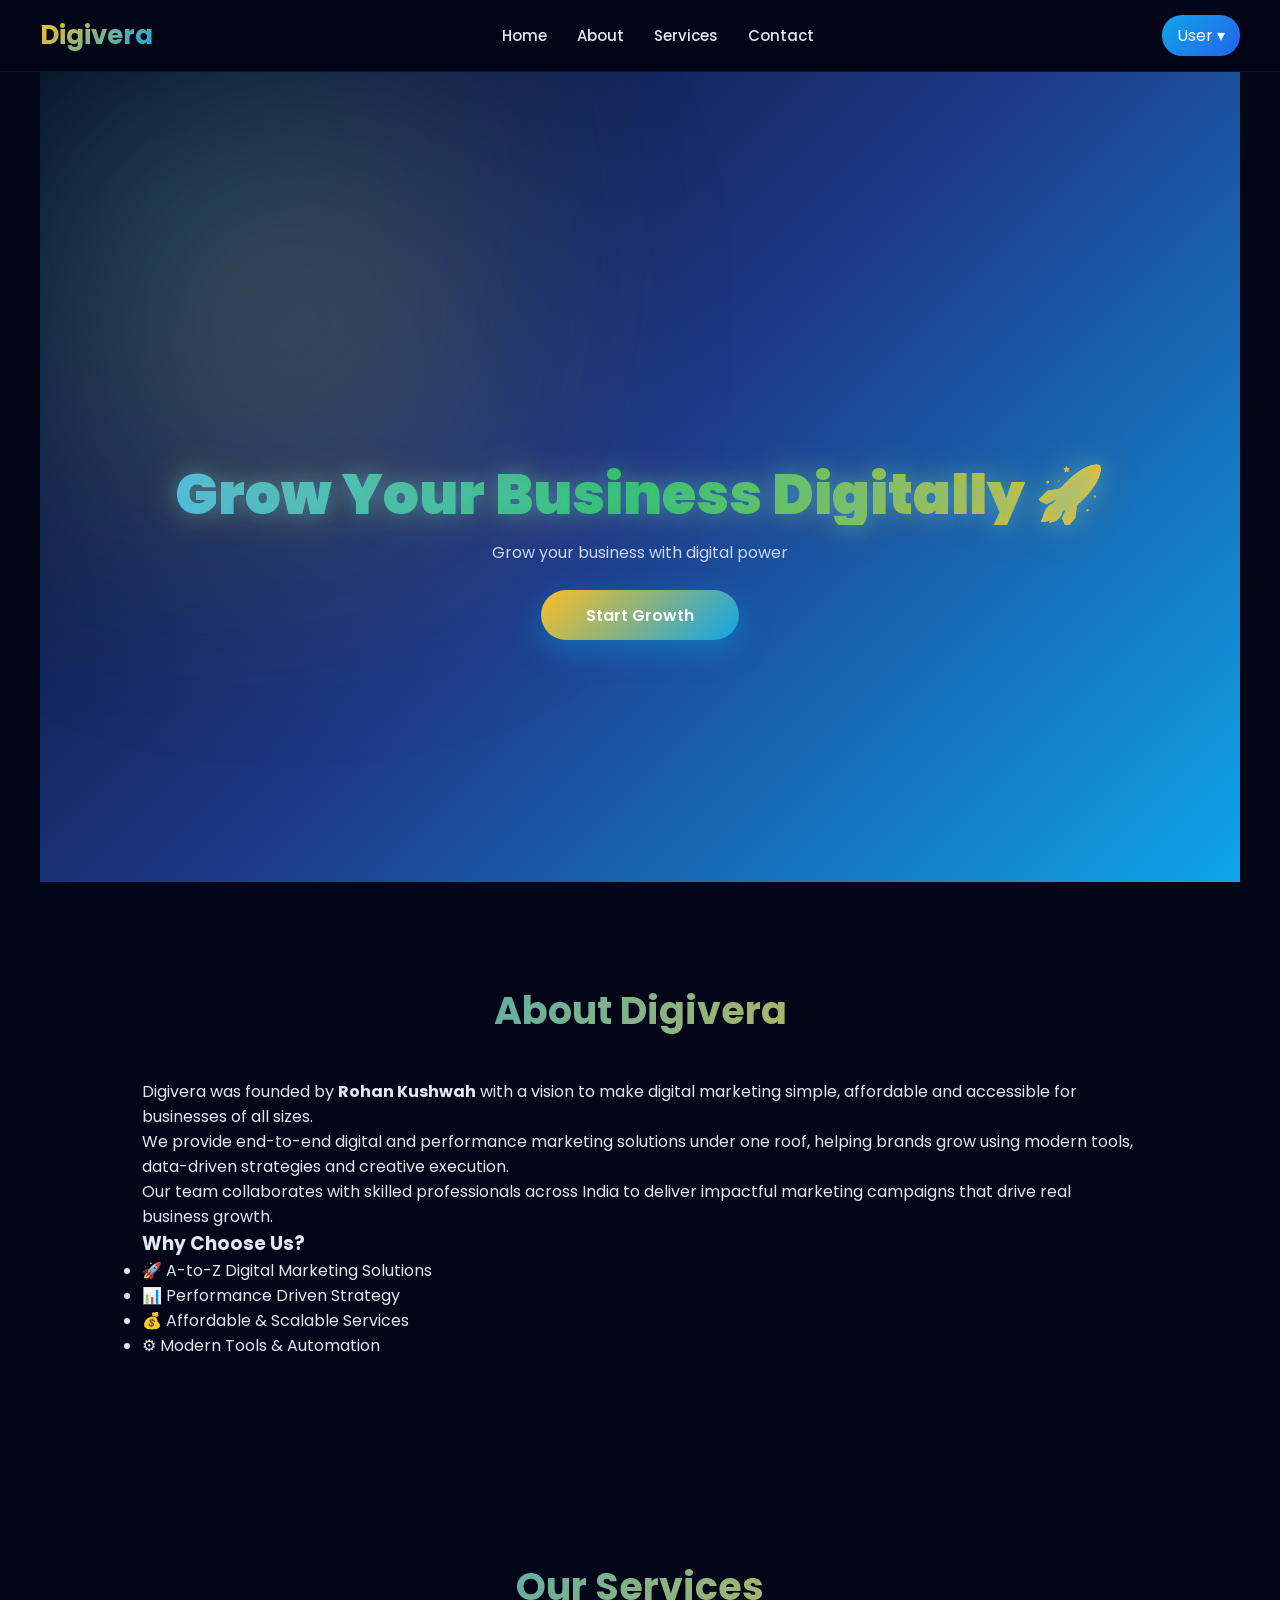
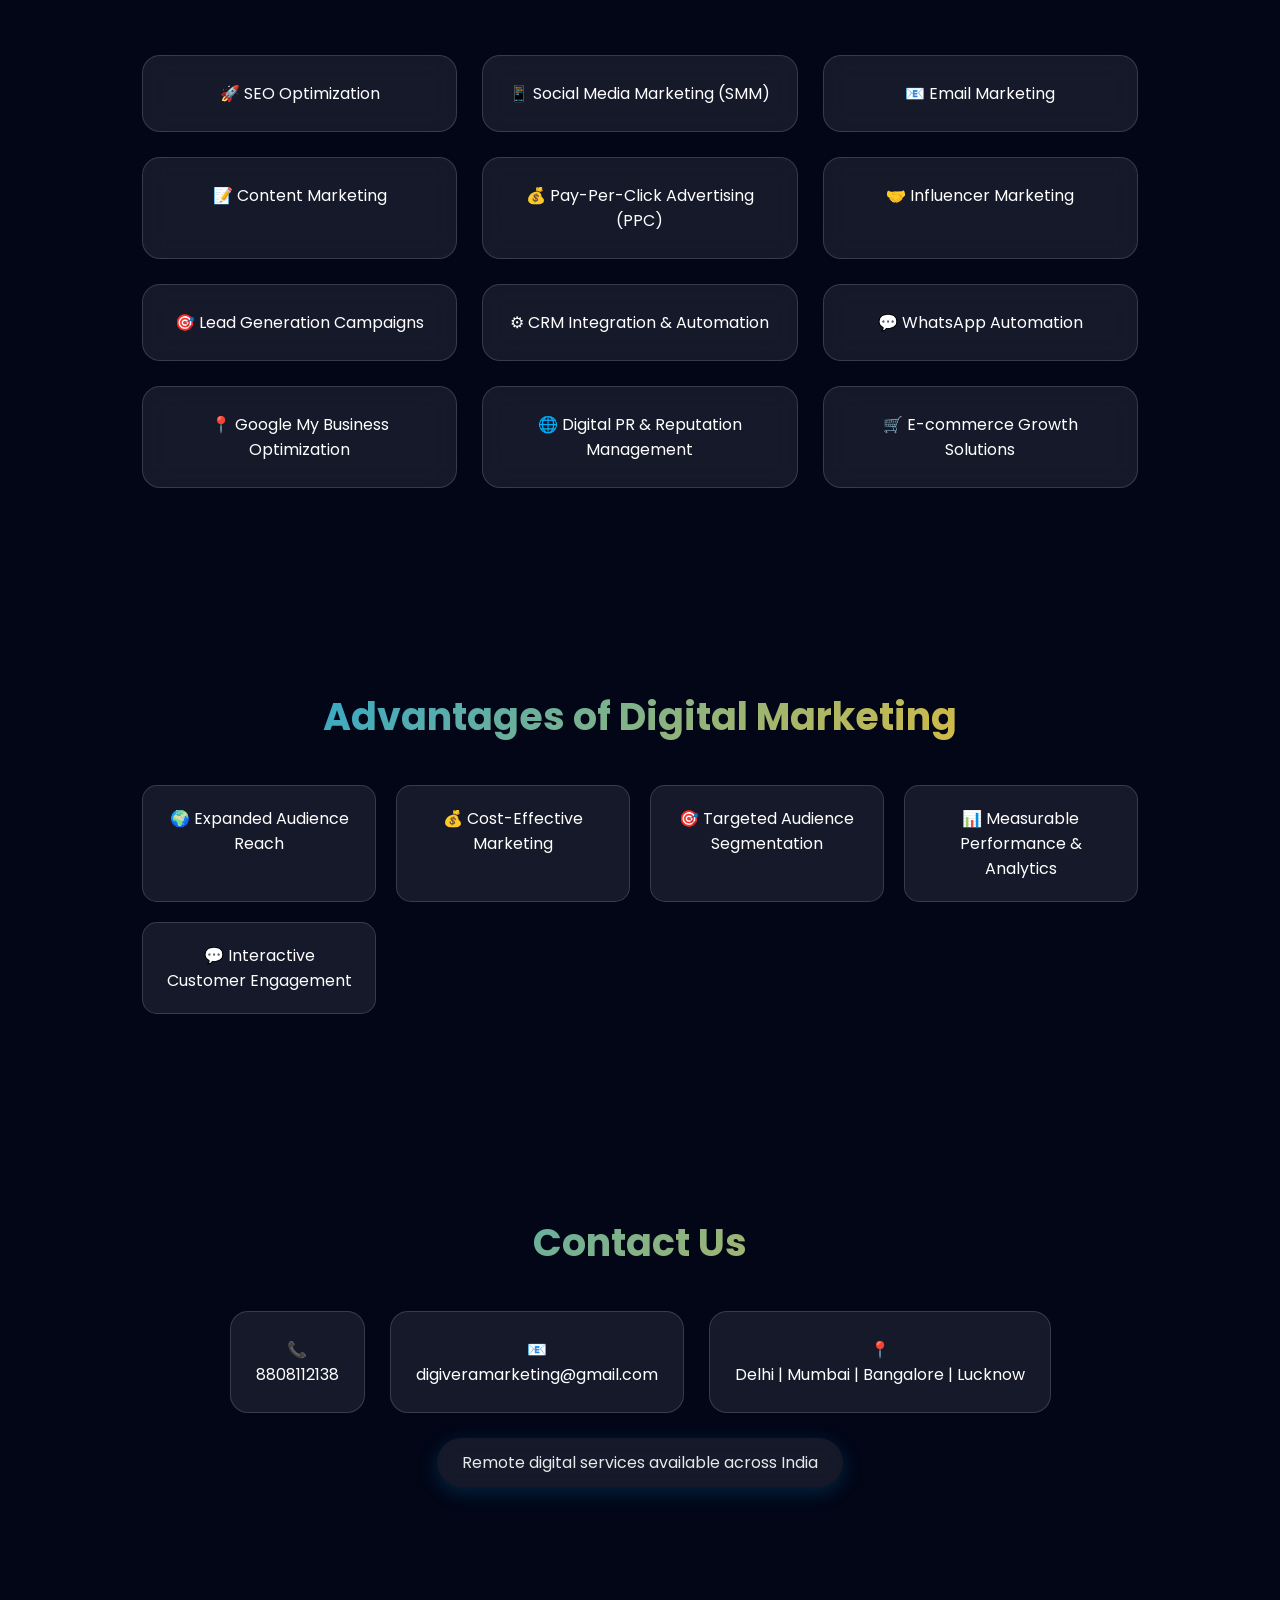
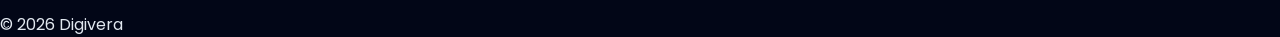
==== commit 043e97c3: "updated frontend" ====
--- a/index.html
+++ b/index.html
@@ -40,16 +40,66 @@
   display:flex;
   justify-content:space-between;
   align-items:center;
-  padding:18px 8%;
-  position:fixed;
-  width:100%;
+
+  padding:15px 40px;
+
+  background:rgba(2,6,23,0.85);
+  backdrop-filter:blur(12px);
+
+  position:sticky;
   top:0;
   z-index:1000;
-
-  background:rgba(2,6,23,0.85);
-  backdrop-filter:blur(14px);
-  border-bottom:1px solid rgba(255,255,255,0.05);
+}
+
+/* LOGO */
+.logo{
+  font-size:22px;
+  font-weight:700;
+
+  background:linear-gradient(90deg,#38bdf8,#fbbf24);
+  -webkit-background-clip:text;
+  color:transparent;
+}
+
+/* NAV LINKS */
+.nav-links{
+  display:flex;
+  gap:30px;
+}
+
+/* LINKS STYLE */
+.nav-links a{
+  position:relative;
+  text-decoration:none;
+  color:#cbd5f5;
+
+  font-size:15px;
+  font-weight:500;
+
   transition:0.3s;
+}
+
+/* HOVER EFFECT */
+.nav-links a:hover{
+  color:#fff;
+}
+
+/* UNDERLINE ANIMATION */
+.nav-links a::after{
+  content:"";
+  position:absolute;
+  left:0;
+  bottom:-5px;
+
+  width:0%;
+  height:2px;
+
+  background:linear-gradient(90deg,#38bdf8,#fbbf24);
+  transition:0.3s;
+}
+
+.nav-links a:hover::after{
+  width:100%;
 }
 
 .logo{
@@ -88,6 +138,163 @@
 }
 
 /* ===== HERO ===== */
+.hero h1{
+  animation: float 3s ease-in-out infinite alternate;
+}
+
+@keyframes float{
+  from{ transform: translateY(0); }
+  to{ transform: translateY(-8px); }
+}
+.hero h1{
+  font-size: 56px;
+  font-weight: 900;
+  line-height: 1.1;
+
+  background: linear-gradient(90deg,#38bdf8,#22c55e,#fbbf24);
+  -webkit-background-clip: text;
+  color: transparent;
+
+  text-align: center;
+
+  /* DEPTH */
+  text-shadow: 
+    0 0 20px rgba(56,189,248,0.4),
+    0 0 40px rgba(251,191,36,0.3);
+
+  animation: fadeUp 1s ease forwards;
+}
+
+@keyframes fadeUp{
+  from{
+    opacity:0;
+    transform:translateY(40px);
+  }
+  to{
+    opacity:1;
+    transform:translateY(0);
+  }
+}
+.hero{
+  position: relative;
+  overflow: hidden;
+}
+
+.hero::before{
+  content:"";
+  position:absolute;
+  width:500px;
+  height:500px;
+  background: radial-gradient(circle,#0ea5e9,transparent);
+  top:-100px;
+  left:-100px;
+  opacity:0.3;
+  filter: blur(100px);
+}
+
+.hero::after{
+  content:"";
+  position:absolute;
+  width:500px;
+  height:500px;
+  background: radial-gradient(circle,#fbbf24,transparent);
+  bottom:-100px;
+  right:-100px;
+  opacity:0.3;
+  filter: blur(100px);
+}
+.hero button{
+  animation: floatBtn 2s ease-in-out infinite alternate;
+}
+
+@keyframes floatBtn{
+  from{ transform: translateY(0); }
+  to{ transform: translateY(-5px); }
+}
+html{
+  scroll-behavior: smooth;
+}
+body{
+  cursor: default;
+}
+button{
+  cursor: pointer;
+}
+
+/* ANIMATION KEYFRAME */
+@keyframes heroFade{
+  to{
+    opacity: 1;
+    transform: translateY(0);
+  }
+}
+@media (max-width:768px){
+  .hero h1{
+    font-size: 32px;
+  }
+}
+.hero button{
+  margin-top: 25px;
+
+  /* FIX HEIGHT + ALIGN */
+  display: inline-flex;
+  align-items: center;
+  justify-content: center;
+
+  padding: 14px 40px;
+  min-width: 150px;
+  height: 50px;
+
+  border: none;
+  border-radius: 50px;
+
+  font-size: 16px;
+  font-weight: 600;
+  color: #fff;
+
+  cursor: pointer;
+
+  background: linear-gradient(135deg, #fbbf24, #0ea5e9);
+
+  box-shadow: 0 10px 25px rgba(14,165,233,0.3);
+
+  transition: all 0.3s ease;
+}
+
+/* HOVER */
+.hero button:hover{
+  transform: translateY(-2px);
+  box-shadow: 0 15px 35px rgba(14,165,233,0.5);
+}
+.hero button{
+  margin-top: 25px;
+  padding: 16px 45px;
+  border: none;
+  border-radius: 60px;
+  font-weight: 600;
+  font-size: 16px;
+  color: #fff;
+  cursor: pointer;
+  position: relative;
+  z-index: 1;
+
+  /* PREMIUM GRADIENT */
+  background: linear-gradient(135deg, #fbbf24, #0ea5e9);
+
+  /* SMOOTH SHADOW */
+  box-shadow: 0 10px 30px rgba(14,165,233,0.3);
+
+  transition: all 0.4s ease;
+}
+
+/* HOVER EFFECT */
+.hero button:hover{
+  transform: translateY(-3px) scale(1.05);
+  box-shadow: 0 15px 40px rgba(14,165,233,0.5);
+}
+
+/* GLOW ANIMATION */
+
 .hero{
   height:90vh;
   display:flex;
@@ -123,18 +330,6 @@
 }
 
 /* TEXT */
-.hero h1{
-  font-size:64px;
-  font-weight:900;
-  line-height:1.2;
-
-  background:linear-gradient(90deg,#38bdf8,#fbbf24);
-  -webkit-background-clip:text;
-  color:transparent;
-
-  text-shadow:0 15px 50px rgba(0,0,0,0.8);
-  z-index:2;
-}
 
 .hero p{
   color:var(--light);
@@ -143,28 +338,7 @@
 }
 
 /* BUTTON */
-.hero button{
-  margin-top:25px;
-  padding:14px 38px;
-  border:none;
-  border-radius:50px;
-
-  background:linear-gradient(135deg,var(--gold),var(--primary));
-  color:#000;
-  font-weight:600;
-
-  cursor:pointer;
-  position:relative;
-
-  box-shadow:0 10px 30px rgba(14,165,233,0.4);
-  transition:all 0.35s cubic-bezier(0.22,1,0.36,1);
-  z-index:2;
-}
-
-.hero button:hover{
-  transform:translateY(-3px) scale(1.08);
-  box-shadow:0 20px 50px rgba(14,165,233,0.6);
-}
+
 
 .hero button:active{
   transform:scale(0.95);
@@ -271,41 +445,53 @@
 }
 
 /* ===== DROPDOWN ===== */
+.user-menu{
+  position:relative;
+}
+
+.user-btn{
+  cursor:pointer;
+  padding:8px 15px;
+  border-radius:20px;
+  background:linear-gradient(135deg,#0ea5e9,#2563eb);
+  color:#fff;
+}
+
+/* DROPDOWN */
 .dropdown{
   position:absolute;
-  top:70px;
+  top:50px;
   right:0;
-  width:200px;
 
   background:#020617;
-  border-radius:15px;
-  padding:8px;
-
-  box-shadow:0 20px 60px rgba(0,0,0,0.5);
-
-  opacity:0;
-  visibility:hidden;
-  transform:translateY(15px);
-  transition:0.3s;
-}
-
+  border-radius:12px;
+  padding:8px 0;
+
+  min-width:180px;
+
+  box-shadow:0 10px 30px rgba(0,0,0,0.5);
+
+  display:none;
+}
+
+/* SHOW */
 .dropdown.show{
-  opacity:1;
-  visibility:visible;
-  transform:translateY(0);
-}
-
+  display:block;
+}
+
+/* ITEMS */
 .dropdown a{
   display:block;
-  padding:12px;
-  border-radius:10px;
+  padding:10px 15px;
   color:#e2e8f0;
-}
-
+  text-decoration:none;
+}
+
+/* HOVER */
 .dropdown a:hover{
-  background:rgba(14,165,233,0.1);
-}
-
+  background:#0ea5e9;
+  color:#fff;
+}
 /* ===== REVEAL ANIMATION ===== */
 .reveal{
   opacity:0;
@@ -316,9 +502,6 @@
 .reveal.active{
   opacity:1;
   transform:translateY(0);
-}
-.hero h1{
-  animation:fadeUp 1s ease;
 }
 
 @keyframes fadeUp{
@@ -396,22 +579,8 @@
   0%,100%{transform:translateY(0);}
   50%{transform:translateY(-40px);}
 }
-.hero h1{
-  position:relative;
-  animation:fadeUp 1s ease;
-}
-
-.hero h1::after{
-  content:"";
-  position:absolute;
-  inset:0;
-  background:linear-gradient(120deg,transparent,rgba(255,255,255,0.3),transparent);
-  opacity:0;
-}
-
-.hero h1:hover::after{
-  animation:shine 1s;
-}
+
+
 
 @keyframes shine{
   from{transform:translateX(-100%);}
@@ -422,27 +591,17 @@
   overflow:hidden;
 }
 
-.hero button::before{
-  content:"";
-  position:absolute;
-  width:300%;
-  height:300%;
-  background:radial-gradient(circle,rgba(255,255,255,0.3),transparent);
-  top:-100%;
-  left:-100%;
-  transition:0.5s;
-}
-
-.hero button:hover::before{
-  top:0;
-  left:0;
-}
+
+
 .card{
   transform-style:preserve-3d;
 }
 
 .card:hover{
   transform:rotateX(5deg) rotateY(5deg) scale(1.05);
+}
+.services-box div:hover{
+  transform:translateY(-10px) scale(1.03);
 }
 .reveal{
   opacity:0;
@@ -465,6 +624,82 @@
 
 .nav-links a:hover{
   transform:translateY(-2px);
+}
+.navbar.scrolled{
+  background:rgba(2,6,23,0.95);
+  box-shadow:0 5px 20px rgba(0,0,0,0.5);
+}
+.contact-section{
+  text-align: center;
+  padding: 80px 20px;
+  background: linear-gradient(135deg, #0f172a, #1e3a8a);
+}
+.contact-section h2{
+  font-size: 36px;
+  font-weight: 700;
+
+  background: linear-gradient(90deg,#38bdf8,#fbbf24);
+  -webkit-background-clip: text;
+  color: transparent;
+
+  margin-bottom: 50px;
+}
+.contact-box{
+  display: flex;
+  justify-content: center;
+  gap: 25px;
+  flex-wrap: wrap;
+}
+
+.contact-box div{
+  background: rgba(255,255,255,0.05);
+  padding: 20px 30px;
+  border-radius: 20px;
+
+  backdrop-filter: blur(12px);
+
+  min-width: 220px;
+
+  transition: 0.4s;
+  border: 1px solid rgba(255,255,255,0.1);
+}
+
+/* HOVER EFFECT */
+.contact-box div:hover{
+  transform: translateY(-8px) scale(1.05);
+  box-shadow: 0 15px 40px rgba(14,165,233,0.4);
+}
+.contact-box p{
+  margin-top: 8px;
+  font-size: 15px;
+  color: rgba(255,255,255,0.85);
+}
+.contact-note{
+  display: block;
+  width: fit-content;
+  margin: 25px auto;
+
+  text-align: center;
+
+  padding: 12px 25px;
+  border-radius: 30px;
+
+  background: rgba(255,255,255,0.08);
+  backdrop-filter: blur(10px);
+
+  color: rgba(255,255,255,0.9);
+
+  box-shadow: 0 5px 20px rgba(14,165,233,0.2);
+
+  transition: 0.3s;
+}
+
+.contact-note:hover{
+  transform: scale(1.05);
+}
+.contact-note:hov
+.contact-box span{
+  font-size: 22px;
 }
 </style>
 </head>
@@ -481,20 +716,16 @@
     <a href="#contact">Contact</a>
   </nav>
 
- <div class="user-menu" id="userMenu">
-
-  <div class="user-btn" id="userBtn">
-    <div class="avatar">U</div>
-    <span>Talib</span>
-    <span class="arrow">⌄</span>
-  </div>
-
-  <div class="dropdown" id="dropdownMenu">
+<div class="user-menu">
+  <div id="userBtn" class="user-btn">
+  <span id="username"></span> ▾
+</div>
+
+  <div id="dropdownMenu" class="dropdown">
     <a href="dashboard.html">📊 Dashboard</a>
     <a href="settings.html">⚙ Settings</a>
-    <a href="#" class="logout" onclick="logout()">🚪 Logout</a>
+    <a href="logout.html">🚪 Logout</a>
   </div>
-
 </div>
 
 </div>
@@ -700,11 +931,13 @@
 <script>
 function logout(){
   // USER REMOVE
-  localStorage.removeItem("user");
+  localStorage.removeItem("username");
 
   // REDIRECT
   window.location.href = "login.html";
 }
+let name = localStorage.getItem("username") || "User";
+document.getElementById("username").innerText = name;
 </script>
 
 </body>
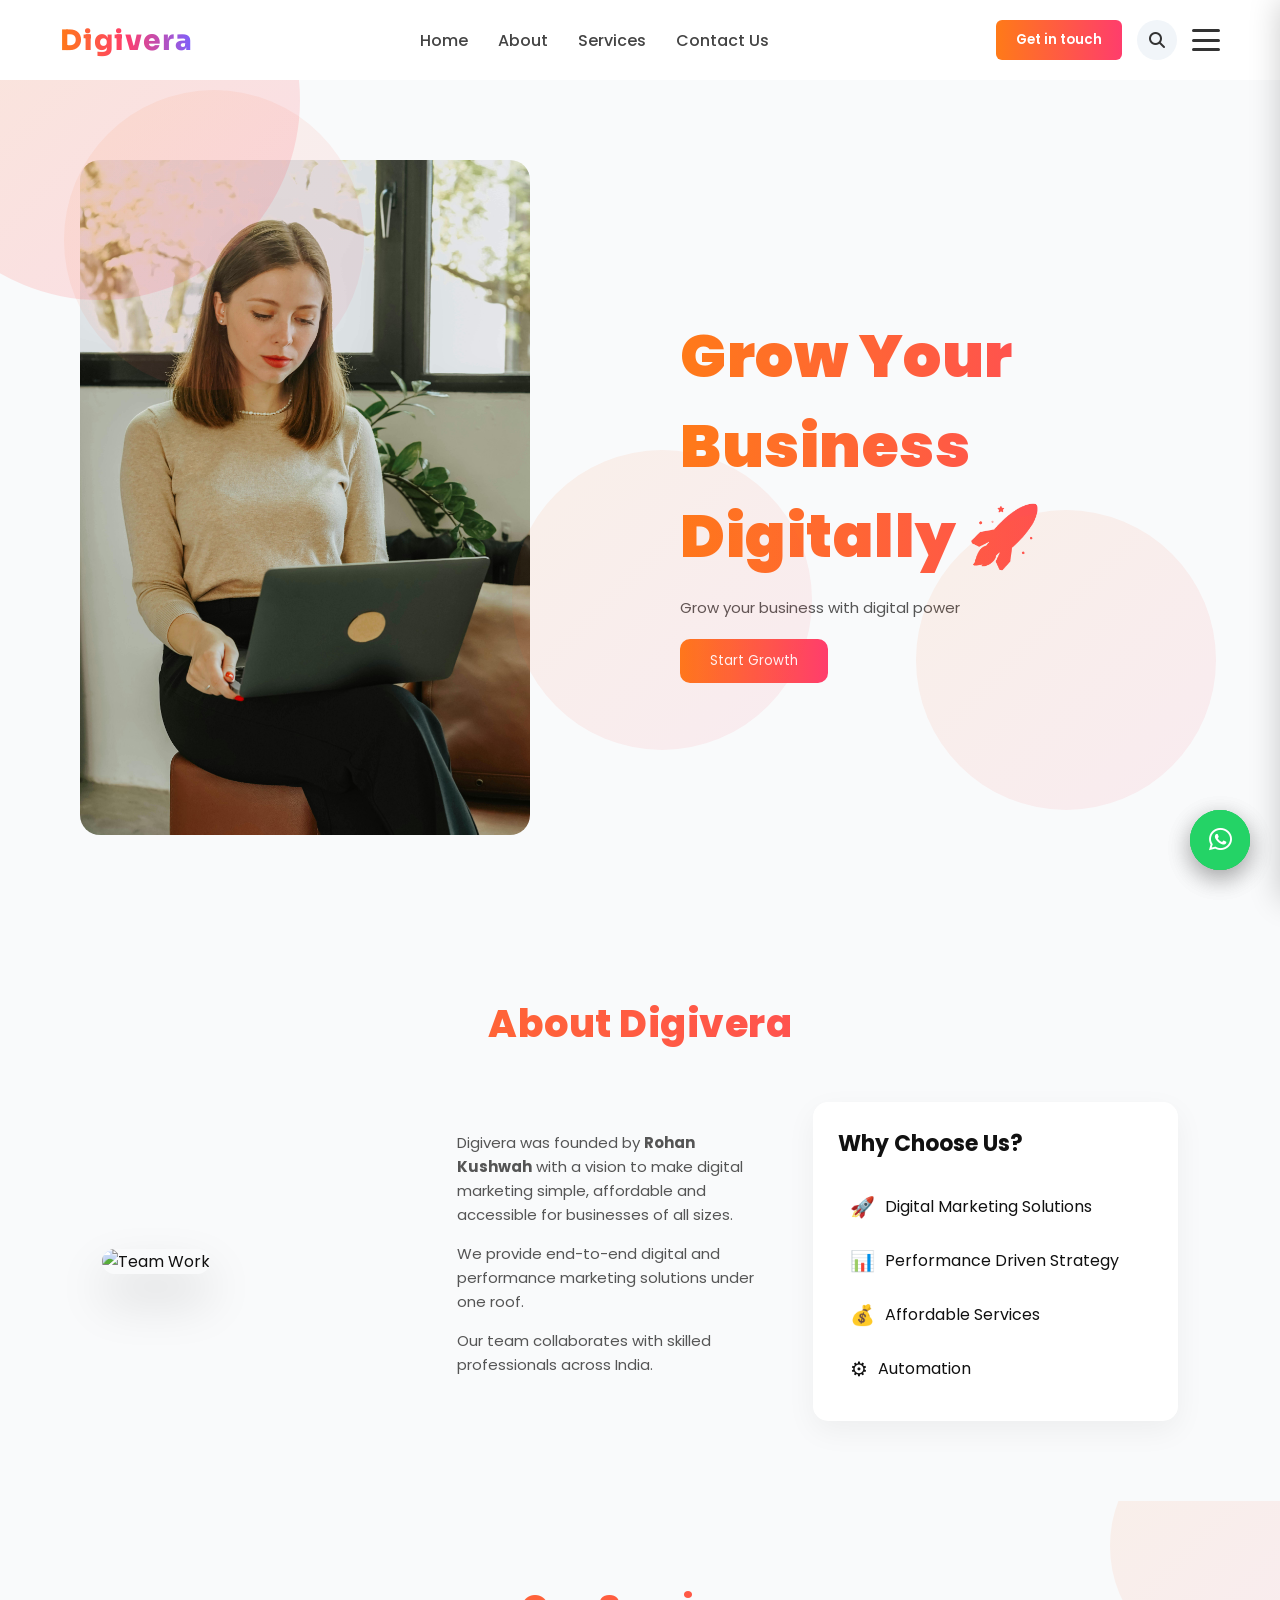
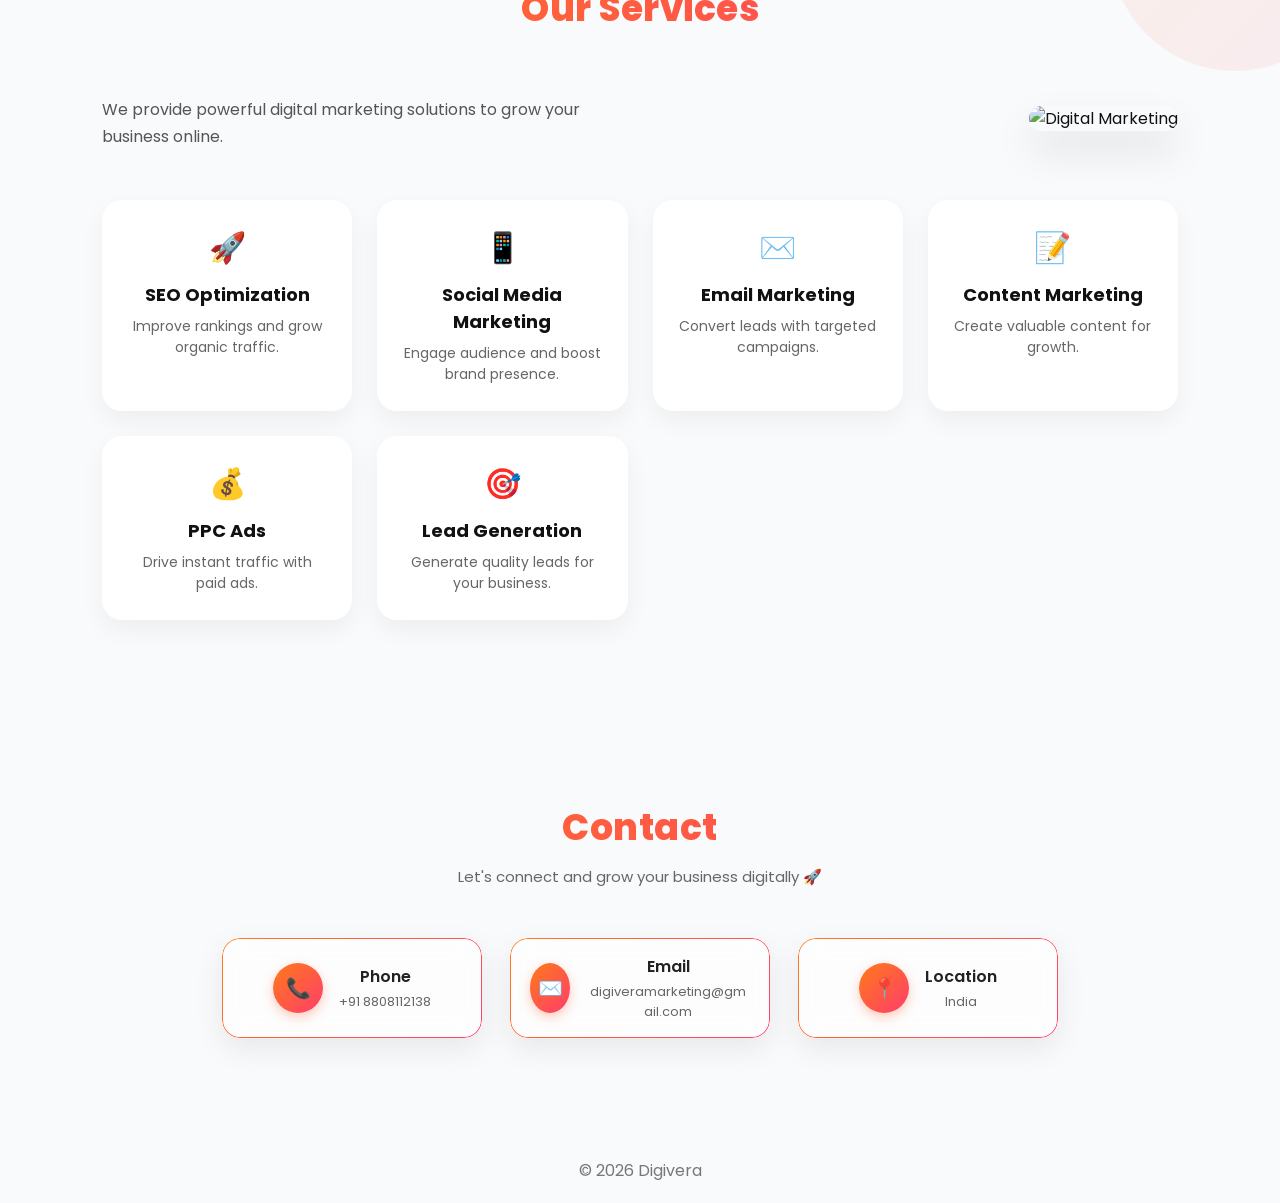
==== commit 13369ef7: "updated contact section and whatsapp button" ====
--- a/index.html
+++ b/index.html
@@ -1,38 +1,22 @@
 <!DOCTYPE html>
 <html lang="en">
 <head>
+  <link href="https://fonts.googleapis.com/css2?family=Sora:wght@400;600;700;800&family=Outfit:wght@300;400;500;600&display=swap" rel="stylesheet">
 <meta charset="UTF-8">
 <meta name="viewport" content="width=device-width, initial-scale=1.0">
 <title>Digivera</title>
 
-<link href="https://fonts.googleapis.com/css2?family=Poppins:wght@400;600;700&display=swap" rel="stylesheet">
+<link rel="stylesheet" href="https://cdnjs.cloudflare.com/ajax/libs/font-awesome/6.5.0/css/all.min.css">
+<link href="https://fonts.googleapis.com/css2?family=Inter:wght@400;600;700&family=Poppins:wght@600;800&display=swap" rel="stylesheet">
+
 <style>
 
-/* ===== ROOT ===== */
-:root{
-  --primary:#0ea5e9;
-  --secondary:#2563eb;
-  --gold:#fbbf24;
-
-  --bg:#020617;
-  --card:rgba(255,255,255,0.08);
-  --border:rgba(255,255,255,0.15);
-
-  --text:#e2e8f0;
-  --light:#cbd5f5;
-}
-
-/* ===== RESET ===== */
-*{
-  margin:0;
-  padding:0;
-  box-sizing:border-box;
-  font-family:'Poppins',sans-serif;
-}
+/* ===== GLOBAL ===== */
+*{margin:0;padding:0;box-sizing:border-box;font-family:'Poppins',sans-serif;}
 
 body{
-  background:var(--bg);
-  color:var(--text);
+  background:#f9fafb;
+  color:#111;
 }
 
 /* ===== NAVBAR ===== */
@@ -40,905 +24,2335 @@
   display:flex;
   justify-content:space-between;
   align-items:center;
-
-  padding:15px 40px;
-
-  background:rgba(2,6,23,0.85);
-  backdrop-filter:blur(12px);
-
+  padding:20px 60px;
+  background:#fff;
   position:sticky;
   top:0;
   z-index:1000;
 }
-
-/* LOGO */
+/* SEARCH ICON */
+.search-icon{
+  width:40px;
+  height:40px;
+  display:flex;
+  align-items:center;
+  justify-content:center;
+  border-radius:50%;
+  background:#f1f5f9;
+  cursor:pointer;
+  transition:0.3s;
+}
+
+/* ICON STYLE */
+.search-icon i{
+  font-size:16px;
+  color:#333;
+}
+
+/* HOVER */
+.search-icon:hover{
+  background:linear-gradient(90deg,#ff7a18,#ff3d6c);
+}
+
+.search-icon:hover i{
+  color:#fff;
+}
 .logo{
-  font-size:22px;
-  font-weight:700;
-
-  background:linear-gradient(90deg,#38bdf8,#fbbf24);
+  font-size:26px;
+  font-weight:900;
+  background:linear-gradient(90deg,#ff7a18,#ff3d6c,#7b61ff);
   -webkit-background-clip:text;
   color:transparent;
 }
 
-/* NAV LINKS */
 .nav-links{
   display:flex;
+  gap:25px;
+}
+
+.nav-links a{
+  text-decoration:none;
+  color:#444;
+  font-weight:500;
+}
+
+/* ===== HERO ===== */
+.hero{
+  display:flex;
+  align-items:center;
+  justify-content:space-between;
+  padding:80px;
+  min-height:90vh;
+}
+
+/* IMAGE */
+.hero img{
+  width:450px;
+  border-radius:20px;
+}
+
+/* TEXT */
+.hero-content{
+  max-width:520px;
+}
+
+.hero-content h1{
+  font-size:60px;
+  font-weight:900;
+  background:linear-gradient(90deg,#ff7a18,#ff3d6c);
+  -webkit-background-clip:text;
+  color:transparent;
+}
+
+.hero-content p{
+  margin-top:15px;
+  color:#555;
+}
+
+.hero-content button{
+  margin-top:20px;
+  padding:12px 30px;
+  border:none;
+  border-radius:10px;
+  background:linear-gradient(90deg,#ff7a18,#ff3d6c);
+  color:#fff;
+  cursor:pointer;
+}
+
+/* ===== SECTION ===== */
+section{
+  padding:80px 8%;
+}
+
+h2{
+  text-align:center;
+  font-size:36px;
+  margin-bottom:40px;
+}
+
+/* ===== ABOUT ===== */
+/* SECTION */
+.about-section{
+  padding:80px 8%;
+  background:#f9fafb;
+}
+.section-with-bg{
+  position:relative;
+  overflow:hidden;
+}
+.floating-bg{
+  position:absolute;
+  top:0;
+  left:0;
+  width:100%;
+  height:100%;
+  pointer-events:none;
+  z-index:1; /* IMPORTANT */
+}
+
+.floating-bg span{
+  position:absolute;
+  width:250px;
+  height:250px;
+  border-radius:50%;
+  background:linear-gradient(135deg,#ff7a18,#ff3d6c);
+  opacity:0.08;
+  animation:floatMove 12s infinite ease-in-out;
+}
+
+/* TITLE */
+.about-title{
+  text-align:center;
+  font-size:38px;
+  font-weight:800;
+  margin-bottom:50px;
+  background:linear-gradient(90deg,#ff7a18,#ff3d6c);
+  -webkit-background-clip:text;
+  color:transparent;
+}
+
+/* LAYOUT */
+.about-container{
+  display:flex;
+  gap:40px;
+  flex-wrap:wrap;
+  align-items:center;
+}
+
+/* LEFT */
+.about-left{
+  flex:1;
+  font-size:16px;
+  color:#555;
+  line-height:1.7;
+}
+
+.about-left p{
+  margin-bottom:15px;
+}
+
+/* CARD */
+.about-card{
+  flex:1;
+  background:#fff;
+  padding:30px;
+  border-radius:15px;
+  box-shadow:0 15px 35px rgba(0,0,0,0.08);
+  transition:0.4s;
+  position:relative;
+  overflow:hidden;
+}
+
+/* CARD HOVER */
+.about-card:hover{
+  transform:translateY(-10px);
+}
+
+/* CARD TITLE */
+.about-card h3{
+  margin-bottom:20px;
+  font-size:22px;
+}
+
+/* LIST */
+.about-card ul{
+  list-style:none;
+  padding:0;
+}
+
+.about-card li{
+  display:flex;
+  align-items:center;
+  gap:10px;
+  padding:12px;
+  border-radius:8px;
+  transition:0.3s;
+}
+
+/* ICON STYLE */
+.about-card li span{
+  font-size:20px;
+}
+
+/* HOVER EFFECT */
+.about-card li:hover{
+  background:linear-gradient(90deg,#ff7a18,#ff3d6c);
+  color:#fff;
+  transform:translateX(8px);
+}
+
+/* RESPONSIVE */
+@media(max-width:900px){
+  .about-container{
+    flex-direction:column;
+  }
+}
+.about-container{
+  display:flex;
   gap:30px;
-}
-
-/* LINKS STYLE */
-.nav-links a{
+  flex-wrap:wrap;
+}
+
+.about-left{
+  flex:1;
+  line-height:1.6;
+}
+
+.about-card{
+  flex:1;
+  background:#fff;
+  padding:25px;
+  border-radius:15px;
+  box-shadow:0 10px 30px rgba(0,0,0,0.05);
+}
+
+/* ===== SERVICES ===== */
+.service-grid{
+  display:grid;
+  grid-template-columns:repeat(auto-fit,minmax(250px,1fr));
+  gap:25px;
+}
+
+.card{
+  background:#fff;
+  padding:25px;
+  border-radius:15px;
+  box-shadow:0 10px 30px rgba(0,0,0,0.05);
+  transition:0.3s;
+}
+
+.card:hover{
+  transform:translateY(-10px);
+}
+
+/* ===== BENEFITS ===== */
+.benefit-grid{
+  display:grid;
+  grid-template-columns:repeat(auto-fit,minmax(200px,1fr));
+  gap:20px;
+}
+
+.benefit-grid div{
+  background:#fff;
+  padding:20px;
+  border-radius:15px;
+}
+
+/* ===== CONTACT ===== */
+.contact-container{
+  display:flex;
+  justify-content:center;
+  gap:20px;
+  flex-wrap:wrap;
+}
+
+.contact-card{
+  background:#fff;
+  padding:20px;
+  border-radius:15px;
+}
+
+/* FOOTER */
+footer{
+  text-align:center;
+  padding:20px;
+  color:#777;
+}
+
+/* RESPONSIVE */
+@media(max-width:900px){
+  .hero{
+    flex-direction:column;
+    text-align:center;
+  }
+}
+.navbar{
+  display:flex;
+  align-items:center;
+  justify-content:space-between;
+  padding:20px 60px;
+  background:#fff;
+}
+
+/* CENTER LINKS */
+.nav-links{
+  display:flex;
+  gap:30px;
+  align-items:center;
+}
+
+/* RIGHT SIDE */
+.nav-right{
+  display:flex;
+  align-items:center;
+  gap:15px;
+}
+
+/* BUTTON FIX */
+.contact-btn{
+  padding:10px 20px;
+  border:none;
+  border-radius:6px;
+  background:linear-gradient(90deg,#ff7a18,#ff3d6c);
+  color:#fff;
+  font-weight:600;
+  cursor:pointer;
+}
+
+/* ICON */
+.icon{
+  font-size:18px;
+  cursor:pointer;
+}
+
+/* MENU */
+.menu-icon{
+  font-size:22px;
+  cursor:pointer;
+  display:none;
+}
+
+/* MOBILE FIX */
+@media(max-width:900px){
+
+  .nav-links{
+    position:absolute;
+    top:70px;
+    left:0;
+    width:100%;
+    background:#fff;
+    flex-direction:column;
+    gap:20px;
+    padding:20px;
+    display:none;
+  }
+
+  .nav-links.show{
+    display:flex;
+  }
+
+  .menu-icon{
+    display:block;
+  }
+
+}
+/* ===== HAMBURGER MENU ===== */
+.menu-icon{
+  width:28px;
+  height:22px;
+  display:flex;
+  flex-direction:column;
+  justify-content:space-between;
+  cursor:pointer;
+}
+
+/* LINES */
+.menu-icon span{
+  display:block;
+  height:3px;
+  width:100%;
+  background:#333;
+  border-radius:2px;
+  transition:0.3s ease;
+}
+
+/* HOVER EFFECT */
+.menu-icon:hover span{
+  background:#ff3d6c;
+}
+
+/* ANIMATION (CROSS) */
+.menu-icon.active span:nth-child(1){
+  transform:rotate(45deg) translate(5px,5px);
+}
+
+.menu-icon.active span:nth-child(2){
+  opacity:0;
+}
+
+.menu-icon.active span:nth-child(3){
+  transform:rotate(-45deg) translate(6px,-6px);
+}
+/* ===== MODAL BACKGROUND ===== */
+.modal{
+  display:none;
+  position:fixed;
+  z-index:9999;
+  left:0;
+  top:0;
+  width:100%;
+  height:100%;
+  background:rgba(0,0,0,0.6);
+  backdrop-filter:blur(5px);
+}
+
+/* ===== BOX ===== */
+.modal-content{
+  background:#fff;
+  width:400px;
+  max-width:90%;
+  margin:80px auto;
+  padding:30px;
+  border-radius:12px;
   position:relative;
+  animation:fadeIn 0.4s ease;
+}
+
+/* CLOSE */
+.close{
+  position:absolute;
+  right:15px;
+  top:10px;
+  cursor:pointer;
+  font-size:18px;
+}
+
+/* INPUTS */
+.modal-content input,
+.modal-content select,
+.modal-content textarea{
+  width:100%;
+  margin-top:15px;
+  padding:10px;
+  border:none;
+  border-bottom:2px solid #ddd;
+  outline:none;
+}
+
+/* BUTTON */
+.submit-btn{
+  margin-top:20px;
+  padding:12px;
+  width:100%;
+  border:none;
+  background:linear-gradient(90deg,#7b61ff,#5a4cff);
+  color:#fff;
+  border-radius:6px;
+  cursor:pointer;
+}
+
+/* ANIMATION */
+@keyframes fadeIn{
+  from{transform:translateY(-30px);opacity:0;}
+  to{transform:translateY(0);opacity:1;}
+}
+/* RIGHT SIDEBAR DESIGN */
+
+
+/* SIDEBAR */
+.sidebar{
+  position:fixed;
+  top:0;
+  right:-350px;
+  width:340px;
+  height:100%;
+  background:#fff;
+  padding:30px;
+  box-shadow:-10px 0 30px rgba(0,0,0,0.2);
+  transition:all 0.4s cubic-bezier(0.77, 0, 0.175, 1);
+  z-index:9999;
+  overflow-y:auto;
+}
+
+/* ACTIVE */
+.sidebar.active{
+  right:0;
+}
+
+/* OVERLAY */
+.overlay{
+  position:fixed;
+  top:0;
+  left:0;
+  width:100%;
+  height:100%;
+  background:rgba(0,0,0,0.6);
+  backdrop-filter:blur(3px);
+  opacity:0;
+  visibility:hidden;
+  transition:0.3s;
+}
+
+.overlay.active{
+  opacity:1;
+  visibility:visible;
+}
+
+/* CLOSE */
+.close-btn{
+  font-size:22px;
+  cursor:pointer;
+  float:right;
+  transition:0.3s;
+}
+
+.close-btn:hover{
+  color:#ff3d6c;
+  transform:rotate(90deg);
+}
+/* CONTACT TEXT */
+.contact-info p{
+  display:flex;
+  align-items:center;
+  gap:8px;
+  font-size:14px;
+}
+/* TITLE */
+.sidebar h2{
+  font-size:28px;
+  font-weight:800;
+  background:linear-gradient(90deg,#ff7a18,#ff3d6c,#7b61ff);
+  -webkit-background-clip:text;
+  color:transparent;
+  margin-top:20px;
+}
+
+/* TEXT */
+.sidebar p{
+  color:#555;
+  line-height:1.6;
+  margin-top:10px;
+}
+
+/* CONTACT */
+.contact-info p{
+  display:flex;
+  align-items:center;
+  gap:10px;
+  font-size:14px;
+  margin-top:10px;
+}
+/* SOCIAL ICONS */
+/* CONTAINER */
+.social-icons{
+  margin-top:25px;
+  display:flex;
+  gap:15px;
+}
+
+/* COMMON STYLE */
+.social{
+  width:45px;
+  height:45px;
+  display:flex;
+  align-items:center;
+  justify-content:center;
+  border-radius:50%;
+  font-size:18px;
+  color:#fff;
   text-decoration:none;
-  color:#cbd5f5;
-
-  font-size:15px;
-  font-weight:500;
-
+
+  /* PREMIUM GLASS LOOK */
+  backdrop-filter:blur(10px);
+  box-shadow:0 10px 25px rgba(0,0,0,0.15);
+
+  transition:all 0.4s ease;
+}
+
+/* COLORS */
+.fb{background:#1877f2;}
+.insta{background:linear-gradient(45deg,#f9ce34,#ee2a7b,#6228d7);}
+.linkedin{background:#0077b5;}
+.youtube{background:#ff0000;}
+.whatsapp{background:#25d366;}
+
+/* HOVER PREMIUM */
+.social:hover{
+  transform:translateY(-6px) scale(1.1);
+
+  /* GLOW EFFECT */
+  box-shadow:
+    0 0 20px rgba(255,255,255,0.2),
+    0 15px 30px rgba(0,0,0,0.3);
+}
+/* NAV RIGHT */
+.nav-right{
+  display:flex;
+  align-items:center;
+  gap:15px;
+}
+
+/* SEARCH ICON */
+.search-icon{
+  width:40px;
+  height:40px;
+  display:flex;
+  align-items:center;
+  justify-content:center;
+  border-radius:50%;
+  background:#f1f5f9;
+  cursor:pointer;
   transition:0.3s;
 }
 
-/* HOVER EFFECT */
-.nav-links a:hover{
+.search-icon i{
+  font-size:16px;
+  color:#333;
+}
+
+.search-icon:hover{
+  background:linear-gradient(90deg,#ff7a18,#ff3d6c);
+}
+
+.search-icon:hover i{
   color:#fff;
 }
 
-/* UNDERLINE ANIMATION */
-.nav-links a::after{
+/* SEARCH BOX */
+.search-box{
+  position:absolute;
+  top:80px;
+  right:60px;
+  background:#fff;
+  padding:10px 15px;
+  border-radius:12px;
+  box-shadow:0 15px 30px rgba(0,0,0,0.1);
+  transform:scale(0.8);
+  opacity:0;
+  visibility:hidden;
+  transition:0.3s;
+}
+
+.search-box.active{
+  transform:scale(1);
+  opacity:1;
+  visibility:visible;
+}
+
+.search-box input{
+  border:none;
+  outline:none;
+  width:200px;
+  font-size:14px;
+}
+
+/* MENU ICON */
+.menu-icon{
+  width:28px;
+  height:22px;
+  display:flex;
+  flex-direction:column;
+  justify-content:space-between;
+  cursor:pointer;
+}
+
+.menu-icon span{
+  height:3px;
+  background:#333;
+  border-radius:2px;
+}
+
+/* BUTTON */
+.contact-btn{
+  padding:10px 20px;
+  border:none;
+  border-radius:6px;
+  background:linear-gradient(90deg,#ff7a18,#ff3d6c);
+  color:#fff;
+  cursor:pointer;
+}
+/* SECTION */
+.services-section{
+  padding:80px 8%;
+  background:#f9fafb;
+}
+
+/* TITLE */
+.services-title{
+  text-align:center;
+  font-size:38px;
+  font-weight:800;
+  margin-bottom:50px;
+  background:linear-gradient(90deg,#ff7a18,#ff3d6c);
+  -webkit-background-clip:text;
+  color:transparent;
+}
+
+/* GRID */
+.services-grid{
+  display:grid;
+  grid-template-columns:repeat(auto-fit,minmax(250px,1fr));
+  gap:25px;
+}
+
+/* CARD */
+/* CARD BASE */
+.service-card{
+  position:relative;
+  padding:30px;
+  border-radius:18px;
+  text-align:center;
+  background:rgba(255,255,255,0.7);
+  backdrop-filter:blur(10px);
+  border:1px solid rgba(255,255,255,0.3);
+  overflow:hidden;
+
+  transition:all 0.4s ease;
+
+  /* animation */
+  opacity:0;
+  transform:translateY(40px);
+  animation:fadeUp 0.6s ease forwards;
+}
+
+/* GRADIENT BORDER EFFECT */
+.service-card::before{
   content:"";
   position:absolute;
-  left:0;
-  bottom:-5px;
-
-  width:0%;
-  height:2px;
-
-  background:linear-gradient(90deg,#38bdf8,#fbbf24);
-  transition:0.3s;
-}
-
-.nav-links a:hover::after{
-  width:100%;
-}
-
-.logo{
-  font-size:26px;
-  font-weight:700;
-  background:linear-gradient(135deg,var(--gold),var(--primary));
-  -webkit-background-clip:text;
-  color:transparent;
-}
-
-.nav-links{
-  display:flex;
-  gap:30px;
-}
-
-.nav-links a{
-  color:var(--text);
-  font-weight:500;
-  position:relative;
-}
-
-/* underline animation */
-.nav-links a::after{
-  content:"";
-  position:absolute;
-  width:0%;
-  height:2px;
-  bottom:-5px;
-  left:0;
-  background:var(--primary);
-  transition:0.3s;
-}
-
-.nav-links a:hover::after{
-  width:100%;
-}
-
-/* ===== HERO ===== */
-.hero h1{
-  animation: float 3s ease-in-out infinite alternate;
-}
-
-@keyframes float{
-  from{ transform: translateY(0); }
-  to{ transform: translateY(-8px); }
-}
-.hero h1{
-  font-size: 56px;
-  font-weight: 900;
-  line-height: 1.1;
-
-  background: linear-gradient(90deg,#38bdf8,#22c55e,#fbbf24);
-  -webkit-background-clip: text;
-  color: transparent;
-
-  text-align: center;
-
-  /* DEPTH */
-  text-shadow: 
-    0 0 20px rgba(56,189,248,0.4),
-    0 0 40px rgba(251,191,36,0.3);
-
-  animation: fadeUp 1s ease forwards;
-}
-
+  inset:0;
+  border-radius:18px;
+  padding:1px;
+
+  background:linear-gradient(135deg,#ff7a18,#ff3d6c,#7b61ff);
+  -webkit-mask:
+    linear-gradient(#fff 0 0) content-box,
+    linear-gradient(#fff 0 0);
+  -webkit-mask-composite:xor;
+  mask-composite:exclude;
+
+  opacity:0;
+  transition:0.4s;
+}
+
+/* HOVER */
+.service-card:hover{
+  transform:translateY(-12px) scale(1.02);
+  box-shadow:0 25px 50px rgba(0,0,0,0.12);
+}
+
+/* BORDER SHOW ON HOVER */
+.service-card:hover::before{
+  opacity:1;
+}
+
+/* ICON */
+.service-card .icon{
+  font-size:30px;
+  margin-bottom:12px;
+  transition:0.4s;
+}
+
+/* ICON ANIMATION */
+.service-card:hover .icon{
+  transform:scale(1.2) rotate(8deg);
+}
+
+/* TEXT */
+.service-card h3{
+  margin-bottom:8px;
+}
+
+.service-card p{
+  font-size:14px;
+  color:#666;
+}
+
+/* TEXT HOVER */
+.service-card:hover p{
+  color:#333;
+}
+
+/* STAGGER ANIMATION */
+.service-card:nth-child(1){animation-delay:0.1s;}
+.service-card:nth-child(2){animation-delay:0.2s;}
+.service-card:nth-child(3){animation-delay:0.3s;}
+.service-card:nth-child(4){animation-delay:0.4s;}
+.service-card:nth-child(5){animation-delay:0.5s;}
+.service-card:nth-child(6){animation-delay:0.6s;}
+
+/* KEYFRAME */
 @keyframes fadeUp{
-  from{
-    opacity:0;
-    transform:translateY(40px);
-  }
   to{
     opacity:1;
     transform:translateY(0);
   }
 }
-.hero{
-  position: relative;
-  overflow: hidden;
-}
-
-.hero::before{
-  content:"";
-  position:absolute;
-  width:500px;
-  height:500px;
-  background: radial-gradient(circle,#0ea5e9,transparent);
-  top:-100px;
-  left:-100px;
-  opacity:0.3;
-  filter: blur(100px);
-}
-
-.hero::after{
-  content:"";
-  position:absolute;
-  width:500px;
-  height:500px;
-  background: radial-gradient(circle,#fbbf24,transparent);
-  bottom:-100px;
-  right:-100px;
-  opacity:0.3;
-  filter: blur(100px);
-}
-.hero button{
-  animation: floatBtn 2s ease-in-out infinite alternate;
-}
-
-@keyframes floatBtn{
-  from{ transform: translateY(0); }
-  to{ transform: translateY(-5px); }
-}
-html{
-  scroll-behavior: smooth;
-}
-body{
-  cursor: default;
-}
-button{
-  cursor: pointer;
-}
-
-/* ANIMATION KEYFRAME */
-@keyframes heroFade{
-  to{
-    opacity: 1;
-    transform: translateY(0);
-  }
-}
-@media (max-width:768px){
-  .hero h1{
-    font-size: 32px;
-  }
-}
-.hero button{
-  margin-top: 25px;
-
-  /* FIX HEIGHT + ALIGN */
-  display: inline-flex;
-  align-items: center;
-  justify-content: center;
-
-  padding: 14px 40px;
-  min-width: 150px;
-  height: 50px;
-
-  border: none;
-  border-radius: 50px;
-
-  font-size: 16px;
-  font-weight: 600;
-  color: #fff;
-
-  cursor: pointer;
-
-  background: linear-gradient(135deg, #fbbf24, #0ea5e9);
-
-  box-shadow: 0 10px 25px rgba(14,165,233,0.3);
-
-  transition: all 0.3s ease;
-}
-
-/* HOVER */
-.hero button:hover{
-  transform: translateY(-2px);
-  box-shadow: 0 15px 35px rgba(14,165,233,0.5);
-}
-.hero button{
-  margin-top: 25px;
-  padding: 16px 45px;
-  border: none;
-  border-radius: 60px;
-  font-weight: 600;
-  font-size: 16px;
-  color: #fff;
-  cursor: pointer;
-  position: relative;
-  z-index: 1;
-
-  /* PREMIUM GRADIENT */
-  background: linear-gradient(135deg, #fbbf24, #0ea5e9);
-
-  /* SMOOTH SHADOW */
-  box-shadow: 0 10px 30px rgba(14,165,233,0.3);
-
-  transition: all 0.4s ease;
-}
-
-/* HOVER EFFECT */
-.hero button:hover{
-  transform: translateY(-3px) scale(1.05);
-  box-shadow: 0 15px 40px rgba(14,165,233,0.5);
-}
-
-/* GLOW ANIMATION */
-
-.hero{
-  height:90vh;
-  display:flex;
-  flex-direction:column;
-  justify-content:center;
-  align-items:center;
+
+/* ICON */
+.service-card .icon{
+  font-size:30px;
+  margin-bottom:15px;
+}
+
+/* TEXT */
+.service-card h3{
+  margin-bottom:10px;
+}
+
+.service-card p{
+  font-size:14px;
+  color:#666;
+}
+
+/* HOVER EFFECT 🔥 */
+.service-card:hover{
+  transform:translateY(-12px);
+  background:linear-gradient(135deg,#ff7a18,#ff3d6c);
+  color:#fff;
+}
+
+/* TEXT COLOR CHANGE */
+.service-card:hover p{
+  color:#fff;
+}
+
+/* ICON SCALE */
+.service-card:hover .icon{
+  transform:scale(1.2);
+}
+/* COMMON TITLE */
+.section-title{
   text-align:center;
-  position:relative;
-  overflow:hidden;
-
-  background:linear-gradient(135deg,#020617,#1e3a8a,#0ea5e9);
-}
-
-/* glow */
-.hero::before{
-  content:"";
-  position:absolute;
-  width:500px;
-  height:500px;
-  background:radial-gradient(circle,#0ea5e9,transparent);
-  top:-100px;
-  left:-100px;
-  filter:blur(120px);
-  opacity:0.3;
-}
-
-/* overlay */
-.hero::after{
-  content:"";
-  position:absolute;
-  inset:0;
-  background:linear-gradient(rgba(2,6,23,0.6),rgba(2,6,23,0.4));
-}
-
-/* TEXT */
-
-.hero p{
-  color:var(--light);
-  margin-top:15px;
-  z-index:2;
-}
-
-/* BUTTON */
-
-
-.hero button:active{
-  transform:scale(0.95);
-}
-
-/* ===== SECTION ===== */
-section{
-  padding:100px 8%;
-  max-width:1200px;
-  margin:auto;
-}
-
-/* ===== HEADINGS ===== */
-section h2{
-  font-size:38px;
-  text-align:center;
-  margin-bottom:40px;
-
-  background:linear-gradient(135deg,var(--primary),var(--gold));
+  font-size:36px;
+  font-weight:800;
+  margin-bottom:50px;
+  background:linear-gradient(90deg,#ff7a18,#ff3d6c);
   -webkit-background-clip:text;
   color:transparent;
 }
 
-/* ===== CARDS ===== */
-.card{
-  padding:25px;
-  border-radius:18px;
-
-  background:var(--card);
-  backdrop-filter:blur(15px);
-
-  border:1px solid var(--border);
-
+/* ADV GRID */
+.adv-grid{
+  display:grid;
+  grid-template-columns:repeat(auto-fit,minmax(200px,1fr));
+  gap:25px;
+}
+
+/* ADV CARD */
+.adv-card{
+  background:#fff;
+  padding:30px;
+  border-radius:15px;
   text-align:center;
+  box-shadow:0 15px 30px rgba(0,0,0,0.08);
+  transition:0.4s;
+}
+
+.adv-icon{
+  font-size:30px;
+  margin-bottom:10px;
+}
+
+/* HOVER */
+.adv-card:hover{
+  transform:translateY(-10px);
+  background:linear-gradient(135deg,#ff7a18,#ff3d6c);
   color:#fff;
-
-  transition:all 0.35s ease;
-}
-
-.card:hover{
-  transform:translateY(-10px);
-
-  box-shadow:
-    0 20px 50px rgba(14,165,233,0.3),
-    0 10px 30px rgba(0,0,0,0.3);
-}
-
-/* ===== GRID ===== */
-.service-grid{
-  display:grid;
-  grid-template-columns:repeat(auto-fit,minmax(250px,1fr));
-  gap:25px;
-}
-
-/* ===== BENEFITS ===== */
-.benefit-grid{
-  display:grid;
-  grid-template-columns:repeat(auto-fit,minmax(220px,1fr));
-  gap:20px;
-}
-
-.benefit-grid div{
-  padding:20px;
-  border-radius:15px;
-
-  background:var(--card);
-  border:1px solid var(--border);
-
-  text-align:center;
-  color:#fff;
-
-  transition:0.3s;
-}
-
-.benefit-grid div:hover{
-  transform:translateY(-8px);
-  box-shadow:0 15px 40px rgba(14,165,233,0.4);
-}
-
-/* ===== CONTACT ===== */
-.contact-container{
+}
+
+/* CONTACT GRID */
+.contact-grid{
   display:flex;
   justify-content:center;
   gap:25px;
   flex-wrap:wrap;
-}
-
+  margin-top:40px;
+}
+
+/* CONTACT CARD */
 .contact-card{
-  padding:25px;
+  background:#fff;
+  padding:20px 25px;
+  border-radius:12px;
+  display:flex;
+  align-items:center;
+  gap:10px;
+  box-shadow:0 10px 25px rgba(0,0,0,0.08);
+  transition:0.3s;
+}
+
+.contact-icon{
+  font-size:20px;
+}
+
+/* HOVER */
+.contact-card:hover{
+  transform:translateY(-6px);
+  background:linear-gradient(90deg,#ff7a18,#ff3d6c);
+  color:#fff;
+}
+/* IMAGE */
+.about-image{
+  flex:1;
+}
+
+.about-image img{
+  width:100%;
+  border-radius:15px;
+  box-shadow:0 20px 40px rgba(0,0,0,0.1);
+  transition:0.4s;
+}
+
+.about-image img:hover{
+  transform:scale(1.05);
+}
+/* ABOUT SECTION BG */
+/* .about-section{
+  position:relative;
+  padding:80px 8%;
+  background:#f9fafb;
+  overflow:hidden;
+} */
+
+/* BIG CIRCLE BACKGROUND */
+.about-section::before{
+  content:"";
+  position:absolute;
+  width:400px;
+  height:400px;
+  background:linear-gradient(135deg,#ff7a18,#ff3d6c);
+  border-radius:50%;
+  top:-100px;
+  left:-100px;
+  opacity:0.15;
+  z-index:0;
+}
+
+/* SECOND SHAPE */
+/* .about-section::after{
+  content:"";
+  position:absolute;
+  width:300px;
+  height:300px;
+  background:linear-gradient(135deg,#7b61ff,#5a4cff);
+  border-radius:50%;
+  bottom:-100px;
+  right:-100px;
+  opacity:0.1;
+  z-index:0;
+} */
+
+/* CONTENT ABOVE SHAPES */
+.about-container{
+  position:relative;
+  z-index:2;
+  display:flex;
+  gap:40px;
+  flex-wrap:wrap;
+  align-items:center;
+}
+
+/* IMAGE STYLE */
+.about-image img{
+  width:100%;
+  border-radius:20px;
+  box-shadow:0 25px 50px rgba(0,0,0,0.15);
+  transition:0.5s;
+}
+
+/* FLOAT EFFECT */
+.about-image img:hover{
+  transform:scale(1.05) rotate(1deg);
+}
+
+/* CARD */
+.about-card{
+  background:#fff;
+  backdrop-filter:blur(10px);
+}
+
+/* LIST HOVER */
+.about-card li{
+  transition:0.3s;
+}
+
+.about-card li:hover{
+  transform:translateX(8px);
+}
+/* SECTION */
+.services-section{
+  position:relative;
+  padding:100px 8%;
+  background:#f9fafb;
+  overflow:hidden;
+}
+
+/* BACKGROUND SHAPES */
+.services-section::before{
+  content:"";
+  position:absolute;
+  width:400px;
+  height:400px;
+  background:linear-gradient(135deg,#ff7a18,#ff3d6c);
+  border-radius:50%;
+  top:-120px;
+  right:-120px;
+  opacity:0.12;
+}
+
+/* .services-section::after{
+  content:"";
+  position:absolute;
+  width:300px;
+  height:300px;
+  background:linear-gradient(135deg,#7b61ff,#5a4cff);
+  border-radius:50%;
+  bottom:-100px;
+  left:-100px;
+  opacity:0.1;
+} */
+
+/* FLOATING IMAGE */
+/* SECTION */
+.services-section{
+  padding:100px 8%;
+  background:#f9fafb;
+  position:relative;
+}
+
+/* TITLE */
+.services-title{
+  text-align:center;
+  font-size:38px;
+  font-weight:800;
+  margin-bottom:60px;
+  background:linear-gradient(90deg,#ff7a18,#ff3d6c);
+  -webkit-background-clip:text;
+  color:transparent;
+}
+
+/* GRID */
+.services-grid{
+  display:grid;
+  grid-template-columns:repeat(auto-fit,minmax(260px,1fr));
+  gap:30px;
+}
+
+/* CARD */
+.service-card{
+  background:#fff;
+  padding:35px;
   border-radius:18px;
-
-  background:var(--card);
-  border:1px solid var(--border);
-
   text-align:center;
+  box-shadow:0 15px 35px rgba(0,0,0,0.06);
+  transition:0.4s;
+  position:relative;
+}
+
+/* ICON */
+.service-card .icon{
+  font-size:32px;
+  margin-bottom:15px;
+}
+
+/* TEXT */
+.service-card h3{
+  margin-bottom:10px;
+}
+
+.service-card p{
+  font-size:14px;
+  color:#666;
+}
+
+/* HOVER EFFECT */
+.service-card:hover{
+  transform:translateY(-12px);
+  box-shadow:0 25px 50px rgba(0,0,0,0.1);
+}
+
+/* HIGHLIGHT CARD (special effect 🔥) */
+.highlight{
+  background:linear-gradient(135deg,#ff7a18,#ff3d6c);
   color:#fff;
-
-  transition:0.3s;
-}
-
+}
+
+.highlight p{
+  color:#fff;
+}
+
+/* SUBTLE BACKGROUND SHAPE */
+.services-section::before{
+  content:"";
+  position:absolute;
+  width:250px;
+  height:250px;
+  background:linear-gradient(135deg,#ff7a18,#ff3d6c);
+  border-radius:50%;
+  top:-80px;
+  right:-80px;
+  opacity:0.08;
+}
+/* TOP SECTION */
+.services-top{
+  display:flex;
+  align-items:center;
+  justify-content:space-between;
+  gap:40px;
+  margin-bottom:50px;
+  flex-wrap:wrap;
+}
+
+/* TEXT */
+.services-text{
+  flex:1;
+}
+
+.services-text h2{
+  font-size:38px;
+  font-weight:800;
+  background:linear-gradient(90deg,#ff7a18,#ff3d6c);
+  -webkit-background-clip:text;
+  color:transparent;
+}
+
+.services-text p{
+  margin-top:10px;
+  color:#666;
+}
+
+/* IMAGE */
+.services-img{
+  flex:1;
+  text-align:right;
+}
+
+.services-img img{
+  width:100%;
+  max-width:400px;
+  border-radius:20px;
+  box-shadow:0 20px 40px rgba(0,0,0,0.15);
+  transition:0.4s;
+}
+
+/* HOVER */
+.services-img img:hover{
+  transform:scale(1.05) rotate(1deg);
+}
+
+/* RESPONSIVE */
+@media(max-width:900px){
+  .services-top{
+    flex-direction:column;
+    text-align:center;
+  }
+  .services-img{
+    text-align:center;
+  }
+}
+/* SECTION */
+.contact-section{
+  padding:100px 20px;
+  background:#f9fafb;
+  text-align:center;
+}
+
+/* TITLE */
+.contact-title{
+  font-size:36px;
+  font-weight:800;
+  margin-bottom:10px;
+  background:linear-gradient(90deg,#ff7a18,#ff3d6c);
+  -webkit-background-clip:text;
+  color:transparent;
+}
+
+/* SUBTEXT */
+.contact-sub{
+  color:#666;
+  margin-bottom:40px;
+}
+
+/* GRID */
+.contact-grid{
+  display:flex;
+  justify-content:center;
+  gap:20px;
+  flex-wrap:wrap;
+}
+
+/* CARD */
+.contact-card{
+  width:240px; /* FIX SIZE */
+  height:100px; /* SAME HEIGHT */
+  background:#fff;
+  border-radius:14px;
+  display:flex;
+  align-items:center;
+  justify-content:center;
+  gap:10px;
+  box-shadow:0 8px 20px rgba(0,0,0,0.05);
+  transition:all 0.3s ease;
+
+  /* ANIMATION */
+  opacity:0;
+  transform:translateY(30px);
+  animation:fadeUp 0.6s ease forwards;
+}
+
+/* DELAY ANIMATION */
+.contact-card:nth-child(1){animation-delay:0.2s;}
+.contact-card:nth-child(2){animation-delay:0.4s;}
+.contact-card:nth-child(3){animation-delay:0.6s;}
+
+/* ICON */
+.contact-icon{
+  font-size:20px;
+}
+
+/* TEXT */
+.contact-card p{
+  font-size:14px;
+  color:#333;
+  margin:0;
+  word-break:break-word;
+}
+
+/* HOVER */
 .contact-card:hover{
-  transform:translateY(-8px) scale(1.05);
-  box-shadow:0 20px 50px rgba(14,165,233,0.3);
-}
-
-/* ===== DROPDOWN ===== */
-.user-menu{
-  position:relative;
-}
-
-.user-btn{
-  cursor:pointer;
-  padding:8px 15px;
-  border-radius:20px;
-  background:linear-gradient(135deg,#0ea5e9,#2563eb);
-  color:#fff;
-}
-
-/* DROPDOWN */
-.dropdown{
-  position:absolute;
-  top:50px;
-  right:0;
-
-  background:#020617;
-  border-radius:12px;
-  padding:8px 0;
-
-  min-width:180px;
-
-  box-shadow:0 10px 30px rgba(0,0,0,0.5);
-
-  display:none;
-}
-
-/* SHOW */
-.dropdown.show{
-  display:block;
-}
-
-/* ITEMS */
-.dropdown a{
-  display:block;
-  padding:10px 15px;
-  color:#e2e8f0;
-  text-decoration:none;
-}
-
-/* HOVER */
-.dropdown a:hover{
-  background:#0ea5e9;
-  color:#fff;
-}
-/* ===== REVEAL ANIMATION ===== */
-.reveal{
-  opacity:0;
-  transform:translateY(60px);
-  transition:0.8s ease;
-}
-
-.reveal.active{
-  opacity:1;
-  transform:translateY(0);
-}
-
+  transform:translateY(-6px);
+  box-shadow:0 15px 30px rgba(0,0,0,0.1);
+}
+
+/* ANIMATION KEYFRAME */
 @keyframes fadeUp{
-  from{
-    opacity:0;
-    transform:translateY(30px);
-  }
   to{
     opacity:1;
     transform:translateY(0);
   }
 }
-.hero button{
-  box-shadow:0 10px 30px rgba(14,165,233,0.4);
-}
-
-.hero button:hover{
-  box-shadow:0 20px 60px rgba(14,165,233,0.8);
-}
-.nav-links a{
+/* NORMAL CARD */
+.service-card{
+  background:#fff;
+  transition:all 0.3s ease;
+}
+
+/* HOVER ONLY (PRO LOOK 🔥) */
+.service-card:hover{
+  background:linear-gradient(135deg,#ff7a18,#ff3d6c);
+  color:#fff;
+  transform:translateY(-10px) scale(1.02);
+  box-shadow:0 20px 40px rgba(255,61,108,0.3);
+}
+
+/* TEXT COLOR FIX */
+.service-card:hover p{
+  color:#fff;
+}
+
+/* ICON ANIMATION */
+.service-card .icon{
+  transition:0.3s;
+}
+
+.service-card:hover .icon{
+  transform:scale(1.2) rotate(5deg);
+}
+.service-card{
+  opacity:0;
+  transform:translateY(30px);
+  animation:fadeUp 0.6s ease forwards;
+}
+
+/* DELAY */
+.service-card:nth-child(1){animation-delay:0.1s;}
+.service-card:nth-child(2){animation-delay:0.2s;}
+.service-card:nth-child(3){animation-delay:0.3s;}
+.service-card:nth-child(4){animation-delay:0.4s;}
+.service-card:nth-child(5){animation-delay:0.5s;}
+.service-card:nth-child(6){animation-delay:0.6s;}
+
+@keyframes fadeUp{
+  to{
+    opacity:1;
+    transform:translateY(0);
+  }
+}
+html{
+  scroll-behavior:smooth;
+}
+/* MODAL BG */
+.service-modal{
+  display:none;
+  position:fixed;
+  top:0; left:0;
+  width:100%; height:100%;
+  background:rgba(0,0,0,0.6);
+  z-index:999;
+}
+
+/* CONTENT */
+.service-modal-content{
+  background:#fff;
+  width:85%;
+  max-width:900px;
+  margin:5% auto;
+  padding:30px;
+  border-radius:20px;
+  animation:zoomIn 0.4s ease;
+}
+
+/* BODY */
+.modal-body{
+  display:flex;
+  gap:30px;
+  flex-wrap:wrap;
+}
+
+/* IMAGE */
+.modal-img img{
+  width:100%;
+  max-width:350px;
+  border-radius:15px;
+}
+
+/* TEXT */
+.modal-text{
+  flex:1;
+}
+
+.modal-text h2{
+  margin-bottom:10px;
+}
+
+.modal-text p{
+  color:#555;
+}
+
+/* LIST */
+.modal-text ul{
+  padding-left:0;
+  list-style:none;
+}
+
+.modal-text li{
+  margin-bottom:8px;
+}
+
+/* CLOSE */
+.close-modal{
+  float:right;
+  cursor:pointer;
+  font-size:20px;
+}
+
+/* ANIMATION */
+@keyframes zoomIn{
+  from{transform:scale(0.7); opacity:0;}
+  to{transform:scale(1); opacity:1;}
+}  
+/* BACKGROUND FLOAT */
+.floating-bg span{
+  position:fixed;
+  width:300px;
+  height:300px;
+  border-radius:50%;
+  background:linear-gradient(135deg,#ff7a18,#ff3d6c);
+  opacity:0.08;
+  animation:floatMove 12s infinite ease-in-out;
+  z-index:-1;
+}
+
+.floating-bg span:nth-child(1){
+  top:10%; left:5%;
+}
+
+.floating-bg span:nth-child(2){
+  bottom:10%; right:5%;
+  animation-delay:3s;
+}
+
+.floating-bg span:nth-child(3){
+  top:50%; left:40%;
+  animation-delay:6s;
+}
+
+@keyframes floatMove{
+  0%{transform:translateY(0px);}
+  50%{transform:translateY(-40px);}
+  100%{transform:translateY(0px);}
+}
+.services-img img{
+  animation:imageFloat 5s ease-in-out infinite;
+}
+
+@keyframes imageFloat{
+  0%{transform:translateY(0);}
+  50%{transform:translateY(-10px);}
+  100%{transform:translateY(0);}
+} 
+/* GLOBAL FONT */
+body{
+  font-family: 'Inter', sans-serif;
+}
+
+/* LOGO */
+.logo{
+  font-family: 'Poppins', sans-serif;
+  font-weight:700;
+  letter-spacing:0.5px;
+}
+
+/* MAIN HEADING */
+h1, h2{
+  font-family: 'Poppins', sans-serif;
+  font-weight:800;
+  letter-spacing:0.5px;
+}
+
+/* SUB TEXT */
+p{
+  font-size:15px;
+  color:#555;
+}
+
+/* WHY CHOOSE US */
+.why-box h3{
+  font-family:'Poppins',sans-serif;
+  font-weight:700;
+}
+
+/* LIST TEXT */
+.why-box li{
+  font-family:'Inter',sans-serif;
+  font-weight:500;
+}
+h2{
+  background: linear-gradient(90deg,#ff7a18,#ff3d6c);
+  -webkit-background-clip: text;
+  color: transparent;
+}
+.logo{
+  font-family: 'Sora', sans-serif;
+  font-size:28px;
+  font-weight:800;
+  letter-spacing:1px;
+
+  background: linear-gradient(90deg,#ff7a18,#ff3d6c,#7b61ff);
+  -webkit-background-clip: text;
+  color: transparent;
+
+  cursor:pointer;
+  transition:0.3s;
+}
+
+/* HOVER EFFECT */
+.logo:hover{
+  transform:scale(1.05);
+  filter:brightness(1.1);
+}
+/* SECTION */
+.services-section{
+  padding:80px 8%;
+  font-family:'Inter',sans-serif;
+}
+
+/* TITLE */
+.services-title{
+  text-align:center;
+  font-size:36px;
+  font-weight:800;
+  font-family:'Poppins',sans-serif;
+  margin-bottom:50px;
+
+  background:linear-gradient(90deg,#ff7a18,#ff3d6c);
+  -webkit-background-clip:text;
+  color:transparent;
+}
+
+/* TOP ROW */
+.services-top{
+  display:flex;
+  align-items:center;
+  justify-content:space-between;
+  gap:50px;
+  margin-bottom:50px;
+  flex-wrap:wrap;
+}
+
+/* TEXT */
+.services-text{
+  flex:1;
+  max-width:500px;
+}
+
+.services-text p{
+  font-size:16px;
+  color:#555;
+  line-height:1.7;
+}
+
+/* IMAGE */
+.services-img img{
+  width:400px;
+  border-radius:20px;
+  box-shadow:0 20px 40px rgba(0,0,0,0.1);
+  transition:0.4s;
+}
+
+.services-img img:hover{
+  transform:scale(1.05);
+}
+
+/* GRID */
+.services-grid{
+  display:grid;
+  grid-template-columns:repeat(auto-fit,minmax(250px,1fr));
+  gap:25px;
+}
+
+/* CARD */
+.service-card{
+  background:#fff;
+  padding:25px;
+  border-radius:20px;
+  text-align:center;
+  transition:0.3s;
+  box-shadow:0 10px 25px rgba(0,0,0,0.05);
   position:relative;
-}
-
-.nav-links a::after{
+  overflow:hidden;
+}
+
+/* ICON */
+.service-card .icon{
+  font-size:30px;
+  margin-bottom:10px;
+}
+
+/* TITLE */
+.service-card h3{
+  font-family:'Poppins',sans-serif;
+  font-size:18px;
+  margin-bottom:8px;
+}
+
+/* TEXT */
+.service-card p{
+  font-size:14px;
+  color:#666;
+}
+
+/* HOVER EFFECT 🔥 */
+.service-card:hover{
+  transform:translateY(-8px);
+  box-shadow:0 20px 40px rgba(0,0,0,0.1);
+}
+
+/* GRADIENT BORDER EFFECT */
+.service-card::before{
+  content:'';
+  position:absolute;
+  top:0;
+  left:0;
+  width:100%;
+  height:4px;
+  background:linear-gradient(90deg,#ff7a18,#ff3d6c);
+  opacity:0;
+  transition:0.3s;
+}
+
+.service-card:hover::before{
+  opacity:1;
+}
+
+/* MOBILE */
+@media(max-width:768px){
+  .services-top{
+    flex-direction:column;
+    text-align:center;
+  }
+
+  .services-img img{
+    width:100%;
+  }
+}
+.services-img img{
+  width:100%;
+  max-width:420px;
+
+  height:220px; /* 👈 height control */
+  object-fit:cover; /* 👈 crop karega nicely */
+
+  border-radius:20px;
+  box-shadow:0 20px 40px rgba(0,0,0,0.1);
+}
+/* CONTACT CLICK FIX */
+.contact-info a{
+  position:relative;
+  z-index:10;
+  pointer-events:auto;
+}
+
+/* REMOVE BLOCKING FROM OVERLAY */
+.overlay{
+  pointer-events:none;
+}
+
+/* BACKGROUND SHAPES FIX */
+.services-section::before,
+.services-section::after{
+  pointer-events:none;
+}
+/* WRAPPER */
+.contact-wrapper{
+  display:flex;
+  justify-content:center;
+  gap:28px;
+  flex-wrap:wrap;
+  margin-top:50px;
+}
+
+/* CARD */
+.contact-card{
+  position:relative;
+  display:flex;
+  align-items:center;
+  gap:16px;
+
+  width:260px;
+  padding:18px 20px;
+
+  border-radius:18px;
+  text-decoration:none;
+  color:#222;
+
+  /* GLASS LOOK */
+  background:rgba(255,255,255,0.65);
+  backdrop-filter:blur(12px);
+
+  box-shadow:0 10px 30px rgba(0,0,0,0.08);
+
+  transition:all 0.35s ease;
+  overflow:hidden;
+}
+
+/* ICON */
+.contact-card .icon{
+  width:50px;
+  height:50px;
+  display:flex;
+  align-items:center;
+  justify-content:center;
+
+  font-size:20px;
+  border-radius:50%;
+
+  background:linear-gradient(135deg,#ff7a18,#ff3d6c);
+  color:#fff;
+
+  box-shadow:0 4px 12px rgba(255,120,80,0.4);
+}
+
+/* TEXT */
+.contact-card h4{
+  margin:0;
+  font-size:16px;
+  font-weight:600;
+}
+
+.contact-card p{
+  margin:3px 0 0;
+  font-size:13px;
+  color:#666;
+}
+
+/* 🔥 HOVER EFFECT */
+.contact-card:hover{
+  transform:translateY(-8px) scale(1.02);
+  box-shadow:0 20px 40px rgba(0,0,0,0.15);
+}
+
+/* 🔥 GRADIENT BORDER EFFECT */
+.contact-card::before{
   content:"";
   position:absolute;
-  width:0;
-  height:2px;
-  bottom:-5px;
-  left:0;
-  background:#0ea5e9;
-  transition:0.3s;
-}
-
-.nav-links a:hover::after{
-  width:100%;
-}
-.hero{
-  position:relative;
-  overflow:hidden;
-}
-
-.hero::before{
+  inset:0;
+  border-radius:18px;
+  padding:1px;
+  background:linear-gradient(135deg,#ff7a18,#ff3d6c);
+  -webkit-mask:
+    linear-gradient(#fff 0 0) content-box,
+    linear-gradient(#fff 0 0);
+  -webkit-mask-composite: xor;
+  mask-composite: exclude;
+}
+
+/* ✨ SHINE EFFECT */
+.contact-card::after{
   content:"";
   position:absolute;
-  width:600px;
-  height:600px;
-  background:radial-gradient(circle,#0ea5e9,transparent);
-  top:-150px;
-  left:-150px;
-  filter:blur(120px);
-  opacity:0.25;
-  animation:float1 6s ease-in-out infinite;
-}
-
-.hero::after{
+  top:0;
+  left:-100%;
+  width:100%;
+  height:100%;
+  background:linear-gradient(120deg,transparent,rgba(255,255,255,0.6),transparent);
+  transition:0.6s;
+}
+
+.contact-card:hover::after{
+  left:100%;
+}
+
+/* CLICK FEEL */
+.contact-card:active{
+  transform:scale(0.96);
+}
+
+/* RESPONSIVE */
+@media(max-width:768px){
+  .contact-card{
+    width:100%;
+    max-width:320px;
+  }
+}
+/* WHATSAPP FLOAT BUTTON */
+.whatsapp-float{
+  position:fixed;
+  bottom:30px;
+  right:30px;
+
+  width:60px;
+  height:60px;
+
+  background:#25D366;
+  color:#fff;
+
+  border-radius:50%;
+  display:flex;
+  align-items:center;
+  justify-content:center;
+
+  font-size:26px;
+  text-decoration:none;
+
+  box-shadow:0 8px 25px rgba(0,0,0,0.2);
+  z-index:999;
+
+  transition:0.3s ease;
+}
+
+/* HOVER */
+.whatsapp-float:hover{
+  transform:scale(1.1);
+  box-shadow:0 12px 30px rgba(0,0,0,0.3);
+}
+
+/* PULSE ANIMATION 🔥 */
+.whatsapp-float::before{
   content:"";
   position:absolute;
-  width:500px;
-  height:500px;
-  background:radial-gradient(circle,#fbbf24,transparent);
-  bottom:-150px;
-  right:-150px;
-  filter:blur(120px);
-  opacity:0.25;
-  animation:float2 6s ease-in-out infinite;
-}
-
-@keyframes float1{
-  0%,100%{transform:translateY(0);}
-  50%{transform:translateY(40px);}
-}
-
-@keyframes float2{
-  0%,100%{transform:translateY(0);}
-  50%{transform:translateY(-40px);}
-}
-
-
-
-@keyframes shine{
-  from{transform:translateX(-100%);}
-  to{transform:translateX(100%);}
-}
-.hero button{
-  position:relative;
-  overflow:hidden;
-}
-
-
-
-.card{
-  transform-style:preserve-3d;
-}
-
-.card:hover{
-  transform:rotateX(5deg) rotateY(5deg) scale(1.05);
-}
-.services-box div:hover{
-  transform:translateY(-10px) scale(1.03);
-}
-.reveal{
-  opacity:0;
-  transform:translateY(80px) scale(0.95);
-  transition:all 0.8s cubic-bezier(0.22,1,0.36,1);
-}
-
-.reveal.active{
-  opacity:1;
-  transform:translateY(0) scale(1);
-}
-.navbar{
-  background:rgba(2,6,23,0.6);
-  backdrop-filter:blur(18px);
-  border-bottom:1px solid rgba(255,255,255,0.08);
-}
-.nav-links a{
-  transition:all 0.3s ease;
-}
-
-.nav-links a:hover{
-  transform:translateY(-2px);
-}
-.navbar.scrolled{
-  background:rgba(2,6,23,0.95);
-  box-shadow:0 5px 20px rgba(0,0,0,0.5);
-}
-.contact-section{
-  text-align: center;
-  padding: 80px 20px;
-  background: linear-gradient(135deg, #0f172a, #1e3a8a);
-}
-.contact-section h2{
-  font-size: 36px;
-  font-weight: 700;
-
-  background: linear-gradient(90deg,#38bdf8,#fbbf24);
-  -webkit-background-clip: text;
-  color: transparent;
-
-  margin-bottom: 50px;
-}
-.contact-box{
-  display: flex;
-  justify-content: center;
-  gap: 25px;
-  flex-wrap: wrap;
-}
-
-.contact-box div{
-  background: rgba(255,255,255,0.05);
-  padding: 20px 30px;
-  border-radius: 20px;
-
-  backdrop-filter: blur(12px);
-
-  min-width: 220px;
-
-  transition: 0.4s;
-  border: 1px solid rgba(255,255,255,0.1);
-}
-
-/* HOVER EFFECT */
-.contact-box div:hover{
-  transform: translateY(-8px) scale(1.05);
-  box-shadow: 0 15px 40px rgba(14,165,233,0.4);
-}
-.contact-box p{
-  margin-top: 8px;
-  font-size: 15px;
-  color: rgba(255,255,255,0.85);
-}
-.contact-note{
-  display: block;
-  width: fit-content;
-  margin: 25px auto;
-
-  text-align: center;
-
-  padding: 12px 25px;
-  border-radius: 30px;
-
-  background: rgba(255,255,255,0.08);
-  backdrop-filter: blur(10px);
-
-  color: rgba(255,255,255,0.9);
-
-  box-shadow: 0 5px 20px rgba(14,165,233,0.2);
-
-  transition: 0.3s;
-}
-
-.contact-note:hover{
-  transform: scale(1.05);
-}
-.contact-note:hov
-.contact-box span{
-  font-size: 22px;
+  width:100%;
+  height:100%;
+  border-radius:50%;
+  background:#25D366;
+  opacity:0.5;
+  animation:pulse 1.8s infinite;
+  z-index:-1;
+}
+
+@keyframes pulse{
+  0%{
+    transform:scale(1);
+    opacity:0.5;
+  }
+  70%{
+    transform:scale(1.5);
+    opacity:0;
+  }
+  100%{
+    transform:scale(1.5);
+    opacity:0;
+  }
+}
+.whatsapp-float{
+  position:fixed;
+  bottom:30px;
+  right:30px;
+
+  width:60px;
+  height:60px;
+
+  background:#25D366;
+  color:#fff;
+
+  border-radius:50%;
+  display:flex;
+  align-items:center;
+  justify-content:center;
+
+  font-size:26px;
+  text-decoration:none;
+
+  box-shadow:0 8px 25px rgba(0,0,0,0.2);
+  z-index:999;
+
+  transition:0.3s ease;
+}
+
+.whatsapp-float:hover{
+  transform:scale(1.1);
+}
+
+/* pulse animation */
+.whatsapp-float::before{
+  content:"";
+  position:absolute;
+  width:100%;
+  height:100%;
+  border-radius:50%;
+  background:#25D366;
+  opacity:0.5;
+  animation:pulse 1.5s infinite;
+  z-index:-1;
+}
+
+@keyframes pulse{
+  0%{transform:scale(1);opacity:0.5;}
+  70%{transform:scale(1.5);opacity:0;}
+  100%{transform:scale(1.5);opacity:0;}
 }
 </style>
 </head>
 
 <body>
-
-<header class="navbar" id="navbar">
+  <div class="floating-bg">
+  <span></span>
+  <span></span>
+  <span></span>
+</div>
+
+<header class="navbar">
   <div class="logo">Digivera</div>
 
-  <nav class="nav-links" id="navLinks">
-    <a href="#">Home</a>
+  <nav class="nav-links">
+    <a href="index.html">Home</a>
     <a href="#about">About</a>
     <a href="#services">Services</a>
-    <a href="#contact">Contact</a>
+    <a href="#contact">Contact Us</a>
   </nav>
 
-<div class="user-menu">
-  <div id="userBtn" class="user-btn">
-  <span id="username"></span> ▾
+  <div class="nav-right">
+
+    <!-- BUTTON -->
+    <button class="contact-btn" onclick="openModal()">Get in touch</button>
+
+    <!-- SEARCH ICON -->
+   <div class="search-icon" id="searchBtn">
+  <i class="fas fa-search"></i>
+</div>  
+
+    <!-- MENU ICON -->
+    <div class="menu-icon" onclick="openSidebar()">
+      <span></span>
+      <span></span>
+      <span></span>
+    </div>
+
+  </div>
+</header>
+
+<!-- SEARCH BOX -->
+<div id="searchBox" class="search-box">
+  <input type="text" placeholder="Search here...">
 </div>
 
-  <div id="dropdownMenu" class="dropdown">
-    <a href="dashboard.html">📊 Dashboard</a>
-    <a href="settings.html">⚙ Settings</a>
-    <a href="logout.html">🚪 Logout</a>
   </div>
-</div>
-
-</div>
-</div>
 </header>
 
 <!-- HERO -->
 <section class="hero">
-  <video autoplay muted loop playsinline id="bg-video">
-    <source src="video.mp4" type="video/mp4">
-  </video>
-  <!-- <div class="overlay"></div> -->
-
-  <h1 id="typing"></h1>
-  <p>Grow your business with digital power</p>
-  <button onclick="scrollToServices()">Start Growth</button>
+
+  <img src="img.jpg">
+
+  <div class="hero-content">
+    <h1>Grow Your Business Digitally 🚀</h1>
+    <p>Grow your business with digital power</p>
+    <button onclick="scrollToServices()">Start Growth</button>
+  </div>
+
 </section>
 
 <!-- ABOUT -->
-<section id="about" class="about-section reveal">
+<section id="about" class="about-section">
+
+  <h2 class="about-title">About Digivera</h2>
 
   <div class="about-container">
 
-    <!-- LEFT TEXT -->
+    <!-- IMAGE -->
+    <div class="about-image">
+      <img src="https://images.unsplash.com/photo-1552664730-d307ca884978" alt="Team Work">
+    </div>
+
+    <!-- TEXT -->
     <div class="about-left">
-      <h2>About Digivera</h2>
-
       <p>
         Digivera was founded by <b>Rohan Kushwah</b> with a vision to make digital marketing simple, affordable and accessible for businesses of all sizes.
       </p>
 
       <p>
-        We provide end-to-end digital and performance marketing solutions under one roof, helping brands grow using modern tools, data-driven strategies and creative execution.
+        We provide end-to-end digital and performance marketing solutions under one roof.
       </p>
 
       <p>
-        Our team collaborates with skilled professionals across India to deliver impactful marketing campaigns that drive real business growth.
+        Our team collaborates with skilled professionals across India.
       </p>
     </div>
 
-    <!-- RIGHT CARD -->
+    <!-- CARD -->
     <div class="about-card">
       <h3>Why Choose Us?</h3>
 
       <ul>
-        <li>🚀 A-to-Z Digital Marketing Solutions</li>
-        <li>📊 Performance Driven Strategy</li>
-        <li>💰 Affordable & Scalable Services</li>
-        <li>⚙ Modern Tools & Automation</li>
+        <li><span>🚀</span> Digital Marketing Solutions</li>
+        <li><span>📊</span> Performance Driven Strategy</li>
+        <li><span>💰</span> Affordable Services</li>
+        <li><span>⚙</span> Automation</li>
       </ul>
     </div>
 
   </div>
 
 </section>
-
 <!-- SERVICES -->
-<section id="services" class="services reveal">
-  <h2>Our Services</h2>
-
-  <div class="service-grid">
-
-    <div class="card">🚀 SEO Optimization</div>
-    <div class="card">📱 Social Media Marketing (SMM)</div>
-    <div class="card">📧 Email Marketing</div>
-    <div class="card">📝 Content Marketing</div>
-    <div class="card">💰 Pay-Per-Click Advertising (PPC)</div>
-    <div class="card">🤝 Influencer Marketing</div>
-    <div class="card">🎯 Lead Generation Campaigns</div>
-    <div class="card">⚙ CRM Integration & Automation</div>
-    <div class="card">💬 WhatsApp Automation</div>
-    <div class="card">📍 Google My Business Optimization</div>
-    <div class="card">🌐 Digital PR & Reputation Management</div>
-    <div class="card">🛒 E-commerce Growth Solutions</div>
+<!-- GOOGLE FONT -->
+<link href="https://fonts.googleapis.com/css2?family=Poppins:wght@600;700;800&family=Inter:wght@400;500;600&display=swap" rel="stylesheet">
+
+<section id="services" class="services-section">
+
+  <div class="container">
+
+    <!-- TITLE -->
+    <h2 class="services-title">Our Services</h2>
+
+    <!-- TOP ROW -->
+    <div class="services-top">
+
+      <!-- TEXT -->
+      <div class="services-text">
+        <p>
+          We provide powerful digital marketing solutions to grow your business online.
+        </p>
+      </div>
+
+      <!-- IMAGE -->
+      <div class="services-img">
+        <img src="https://images.unsplash.com/photo-1559028012-481c04fa702d" alt="Digital Marketing">
+      </div>
+
+    </div>
+
+    <!-- CARDS -->
+    <div class="services-grid">
+
+      <div class="service-card">
+        <div class="icon">🚀</div>
+        <h3>SEO Optimization</h3>
+        <p>Improve rankings and grow organic traffic.</p>
+      </div>
+
+      <div class="service-card">
+        <div class="icon">📱</div>
+        <h3>Social Media Marketing</h3>
+        <p>Engage audience and boost brand presence.</p>
+      </div>
+
+      <div class="service-card">
+        <div class="icon">✉️</div>
+        <h3>Email Marketing</h3>
+        <p>Convert leads with targeted campaigns.</p>
+      </div>
+
+      <div class="service-card">
+        <div class="icon">📝</div>
+        <h3>Content Marketing</h3>
+        <p>Create valuable content for growth.</p>
+      </div>
+
+      <div class="service-card">
+        <div class="icon">💰</div>
+        <h3>PPC Ads</h3>
+        <p>Drive instant traffic with paid ads.</p>
+      </div>
+
+      <div class="service-card">
+        <div class="icon">🎯</div>
+        <h3>Lead Generation</h3>
+        <p>Generate quality leads for your business.</p>
+      </div>
+
+    </div>
 
   </div>
+
 </section>
-
-<!-- BENEFITS -->
-<section class="benefits reveal">
-  <h2>Advantages of Digital Marketing</h2>
-
-  <div class="benefit-grid">
-    <div>🌍 Expanded Audience Reach</div>
-    <div>💰 Cost-Effective Marketing</div>
-    <div>🎯 Targeted Audience Segmentation</div>
-    <div>📊 Measurable Performance & Analytics</div>
-    <div>💬 Interactive Customer Engagement</div>
-  </div>
-</section>
-
 <!-- CONTACT -->
-<section id="contact" class="contact reveal">
-  <h2>Contact Us</h2>
-
-  <div class="contact-container">
-
-    <div class="contact-card">
-      <span>📞</span>
-      <p>8808112138</p>
+<section id="contact" class="contact-section">
+
+  <div class="container">
+
+    <h2 class="contact-title">Contact</h2>
+
+    <p class="contact-sub">
+      Let's connect and grow your business digitally 🚀
+    </p>
+
+    <div class="contact-wrapper">
+
+  <a href="tel:+918808112138" class="contact-card">
+    <span class="icon">📞</span>
+    <div>
+      <h4>Phone</h4>
+      <p>+91 8808112138</p>
     </div>
-
-    <div class="contact-card">
-      <span>📧</span>
+  </a>
+
+  <a href="mailto:digiveramarketing@gmail.com" class="contact-card">
+    <span class="icon">✉️</span>
+    <div>
+      <h4>Email</h4>
       <p>digiveramarketing@gmail.com</p>
     </div>
-
-    <div class="contact-card">
-      <span>📍</span>
-      <p>Delhi | Mumbai | Bangalore | Lucknow</p>
+  </a>
+
+  <a href="https://www.google.com/maps?q=India" target="_blank" class="contact-card">
+    <span class="icon">📍</span>
+    <div>
+      <h4>Location</h4>
+      <p>India</p>
     </div>
+  </a>
+
+</div>
 
   </div>
 
-  <p class="contact-note">
-    Remote digital services available across India
+</section>
+<footer>© 2026 Digivera</footer>
+
+<!-- MODAL -->
+<div id="contactModal" class="modal">
+  <div class="modal-content">
+    <span class="close" onclick="closeModal()">✖</span>
+
+    <h2>Connect With Us</h2>
+
+    <input type="text" placeholder="Enter Your Full Name*">
+    <input type="text" placeholder="Enter Your Phone Number*">
+    <input type="email" placeholder="Enter Your Email Address*">
+
+    <select>
+      <option>Generate More Leads & Sales</option>
+      <option>Website Development</option>
+      <option>SEO Services</option>
+    </select>
+
+    <textarea placeholder="Tell us about your requirement"></textarea>
+
+    <button class="submit-btn">SEND MESSAGE</button>
+  </div>
+</div>
+
+<!-- SIDEBAR -->
+<div id="sidebar" class="sidebar">
+  <span class="close-btn" onclick="closeSidebar()">✖</span>
+
+  <h2>Digivera</h2>
+
+  <p>A full service digital marketing agency helping businesses grow online.</p>
+
+ <div class="contact-info">
+
+  <p>
+    <a href="tel:+918808112138">📞 +91 8808112138</a>
   </p>
 
-</section>
-
-<footer>
-  <p>© 2026 Digivera</p>
-</footer>
-
+  <p>
+    <a href="mailto:digiveramarketing@gmail.com">📧 digiveramarketing@gmail.com</a>
+  </p>
+
+  <p>
+    <a href="https://www.google.com/maps?q=India" target="_blank">
+      📍 India
+    </a>
+  </p>
+
+</div>
+  <div class="social-icons">
+    <a href="https://www.facebook.com/digiveramarketing" class="social fb"><i class="fab fa-facebook-f"></i></a>
+    <a href="https://www.instagram.com/digiveramarketing" class="social insta"><i class="fab fa-instagram"></i></a>
+    <a href="https://www.linkedin.com/company/digivera" class="social linkedin"><i class="fab fa-linkedin-in"></i></a>
+    <a href="https://www.youtube.com/c/DigiveraMarketing" class="social youtube"><i class="fab fa-youtube"></i></a>
+    
+    <!-- FIXED WHATSAPP LINK -->
+    <a href="https://wa.me/918808112138" class="social whatsapp"><i class="fab fa-whatsapp"></i></a>
+  </div>
+</div>
+
+<!-- JS START -->
 <script>
 
-document.addEventListener("DOMContentLoaded", function(){
-
-  /* =========================
-     TYPING EFFECT
-  ========================= */
-  let text = "Grow Your Business Digitally 🚀";
-  let i = 0;
-
-  function typing(){
-    if(i < text.length){
-      document.getElementById("typing").innerHTML += text.charAt(i);
-      i++;
-      setTimeout(typing,50);
+/* SCROLL */
+function scrollToServices(){
+  document.getElementById("services").scrollIntoView({behavior:"smooth"});
+}
+
+/* MODAL */
+function openModal(){
+  document.getElementById("contactModal").style.display="block";
+}
+
+function closeModal(){
+  document.getElementById("contactModal").style.display="none";
+}
+
+/* CLICK OUTSIDE MODAL CLOSE */
+window.addEventListener("click", function(e){
+  const modal = document.getElementById("contactModal");
+  if(e.target === modal){
+    modal.style.display = "none";
+  }
+});
+
+/* SIDEBAR */
+function openSidebar(){
+  document.getElementById("sidebar").classList.add("active");
+}
+
+function closeSidebar(){
+  document.getElementById("sidebar").classList.remove("active");
+}
+
+/* SEARCH */
+document.addEventListener("DOMContentLoaded", function () {
+
+  const btn = document.getElementById("searchBtn");
+  const box = document.getElementById("searchBox");
+
+  if (btn && box) {
+
+    btn.addEventListener("click", function (e) {
+      e.stopPropagation();
+      box.classList.toggle("active");
+    });
+
+    document.addEventListener("click", function () {
+      box.classList.remove("active");
+    });
+
+    box.addEventListener("click", function (e) {
+      e.stopPropagation();
+    });
+
+  }
+
+});
+
+</script>
+<!-- JS END -->
+ <script>
+
+/* SERVICE CLICK NAVIGATION */
+document.querySelectorAll(".service-card").forEach((card,index)=>{
+
+  card.addEventListener("click", function(){
+
+    if(index === 0){
+      window.location.href = "#seo";   // SEO section
     }
+    else if(index === 1){
+      window.location.href = "#social";
+    }
+    else if(index === 2){
+      window.location.href = "#email";
+    }
+    else if(index === 3){
+      window.location.href = "#content";
+    }
+    else if(index === 4){
+      window.location.href = "#ppc";
+    }
+    else if(index === 5){
+      window.location.href = "#lead";
+    }
+
+  });
+
+});
+
+</script>
+
+<div id="serviceModal" class="service-modal">
+  <div class="service-modal-content">
+
+    <span class="close-modal" onclick="closeService()">✖</span>
+
+    <div class="modal-body">
+
+      <div class="modal-img">
+        <img id="modalImage" src="">
+      </div>
+
+      <div class="modal-text">
+        <h2 id="modalTitle"></h2>
+        <p id="modalDesc"></p>
+
+        <ul id="modalList"></ul>
+
+        <button class="service-btn">Get Started</button>
+      </div>
+
+    </div>
+
+  </div>
+</div>
+
+<script>
+
+/* DATA */
+const servicesData = [
+  {
+    title:"SEO Optimization",
+    img:"https://images.unsplash.com/photo-1460925895917-afdab827c52f",
+    desc:"Improve your Google ranking and get organic traffic.",
+    list:["Keyword Research","On-page SEO","Technical SEO","Backlinks"]
+  },
+  {
+    title:"Social Media Marketing",
+    img:"https://images.unsplash.com/photo-1611162617213-7d7a39e9b1d7",
+    desc:"Grow your brand with social media marketing.",
+    list:["Content Strategy","Ads Campaign","Brand Growth","Engagement"]
+  },
+  {
+    title:"Email Marketing",
+    img:"https://images.unsplash.com/photo-1557200134-90327ee9fafa",
+    desc:"Convert leads using email automation.",
+    list:["Automation","Campaigns","Lead Nurturing","Tracking"]
+  },
+  {
+    title:"Content Marketing",
+    img:"https://images.unsplash.com/photo-1454165804606-c3d57bc86b40",
+    desc:"Create high quality content for your brand.",
+    list:["Blogs","SEO Content","Brand Voice","Copywriting"]
+  },
+  {
+    title:"PPC Ads",
+    img:"https://images.unsplash.com/photo-1542744173-8e7e53415bb0",
+    desc:"Get instant traffic with paid ads.",
+    list:["Google Ads","Facebook Ads","ROI Tracking","Optimization"]
+  },
+  {
+    title:"Lead Generation",
+    img:"https://images.unsplash.com/photo-1556740749-887f6717d7e4",
+    desc:"Generate high quality leads for your business.",
+    list:["Funnels","Landing Pages","Automation","CRM"]
   }
-  typing();
-
-
-  /* =========================
-     SCROLL TO SERVICES
-  ========================= */
-  window.scrollToServices = function(){
-    document.getElementById("services")
-    .scrollIntoView({behavior:"smooth"});
-  };
-
-
-  /* =========================
-     SCROLL ANIMATION
-  ========================= */
-  window.addEventListener("scroll",()=>{
-    document.querySelectorAll(".reveal").forEach(el=>{
-      let top = el.getBoundingClientRect().top;
-      if(top < window.innerHeight - 80){
-        el.classList.add("active");
-      }
+];
+
+/* OPEN */
+document.querySelectorAll(".service-card").forEach((card,index)=>{
+  card.addEventListener("click", ()=>{
+    const data = servicesData[index];
+
+    document.getElementById("modalTitle").innerText = data.title;
+    document.getElementById("modalDesc").innerText = data.desc;
+    document.getElementById("modalImage").src = data.img;
+
+    let listHTML="";
+    data.list.forEach(item=>{
+      listHTML += `<li>✔ ${item}</li>`;
     });
+
+    document.getElementById("modalList").innerHTML = listHTML;
+
+    document.getElementById("serviceModal").style.display="block";
   });
-
-
-  /* =========================
-     NAVBAR SCROLL EFFECT
-  ========================= */
-  window.addEventListener("scroll", function(){
-    let navbar = document.getElementById("navbar");
-    if(navbar){
-      navbar.classList.toggle("scrolled", window.scrollY > 50);
-    }
+});
+
+/* CLOSE */
+function closeService(){
+  document.getElementById("serviceModal").style.display="none";
+}
+
+/* OUTSIDE CLICK CLOSE */
+window.onclick = function(e){
+  let modal = document.getElementById("serviceModal");
+  if(e.target == modal){
+    modal.style.display="none";
+  }
+}
+
+</script>
+<script>
+
+document.addEventListener("mousemove", (e)=>{
+  const x = (e.clientX / window.innerWidth - 0.5) * 20;
+  const y = (e.clientY / window.innerHeight - 0.5) * 20;
+
+  document.querySelectorAll(".service-card").forEach(card=>{
+    card.style.transform = `translate(${x}px, ${y}px)`;
   });
-
-
-  /* =========================
-     DROPDOWN FIX (MAIN)
-  ========================= */
-  const btn = document.getElementById("userBtn");
-  const dropdown = document.getElementById("dropdownMenu");
-
-  if(btn && dropdown){
-
-    btn.addEventListener("click", function(e){
-      e.stopPropagation();
-      dropdown.classList.toggle("show");
-    });
-
-    document.addEventListener("click", function(){
-      dropdown.classList.remove("show");
-    });
-
-  } else {
-    console.log("❌ Dropdown elements not found");
-  }
-
 });
 
 </script>
-
-<script>
-function logout(){
-  // USER REMOVE
-  localStorage.removeItem("username");
-
-  // REDIRECT
-  window.location.href = "login.html";
-}
-let name = localStorage.getItem("username") || "User";
-document.getElementById("username").innerText = name;
-</script>
-
+  <a href="https://wa.me/918808112138" target="_blank" class="whatsapp-float">
+  <i class="fab fa-whatsapp"></i>
+</a>
+<a href="https://wa.me/918808112138?text=Hello%20Digivera,%20I%20want%20to%20grow%20my%20business%20🚀" 
+   target="_blank" 
+   class="whatsapp-float">
+  <i class="fab fa-whatsapp"></i>
+</a>
 </body>
+
 </html>
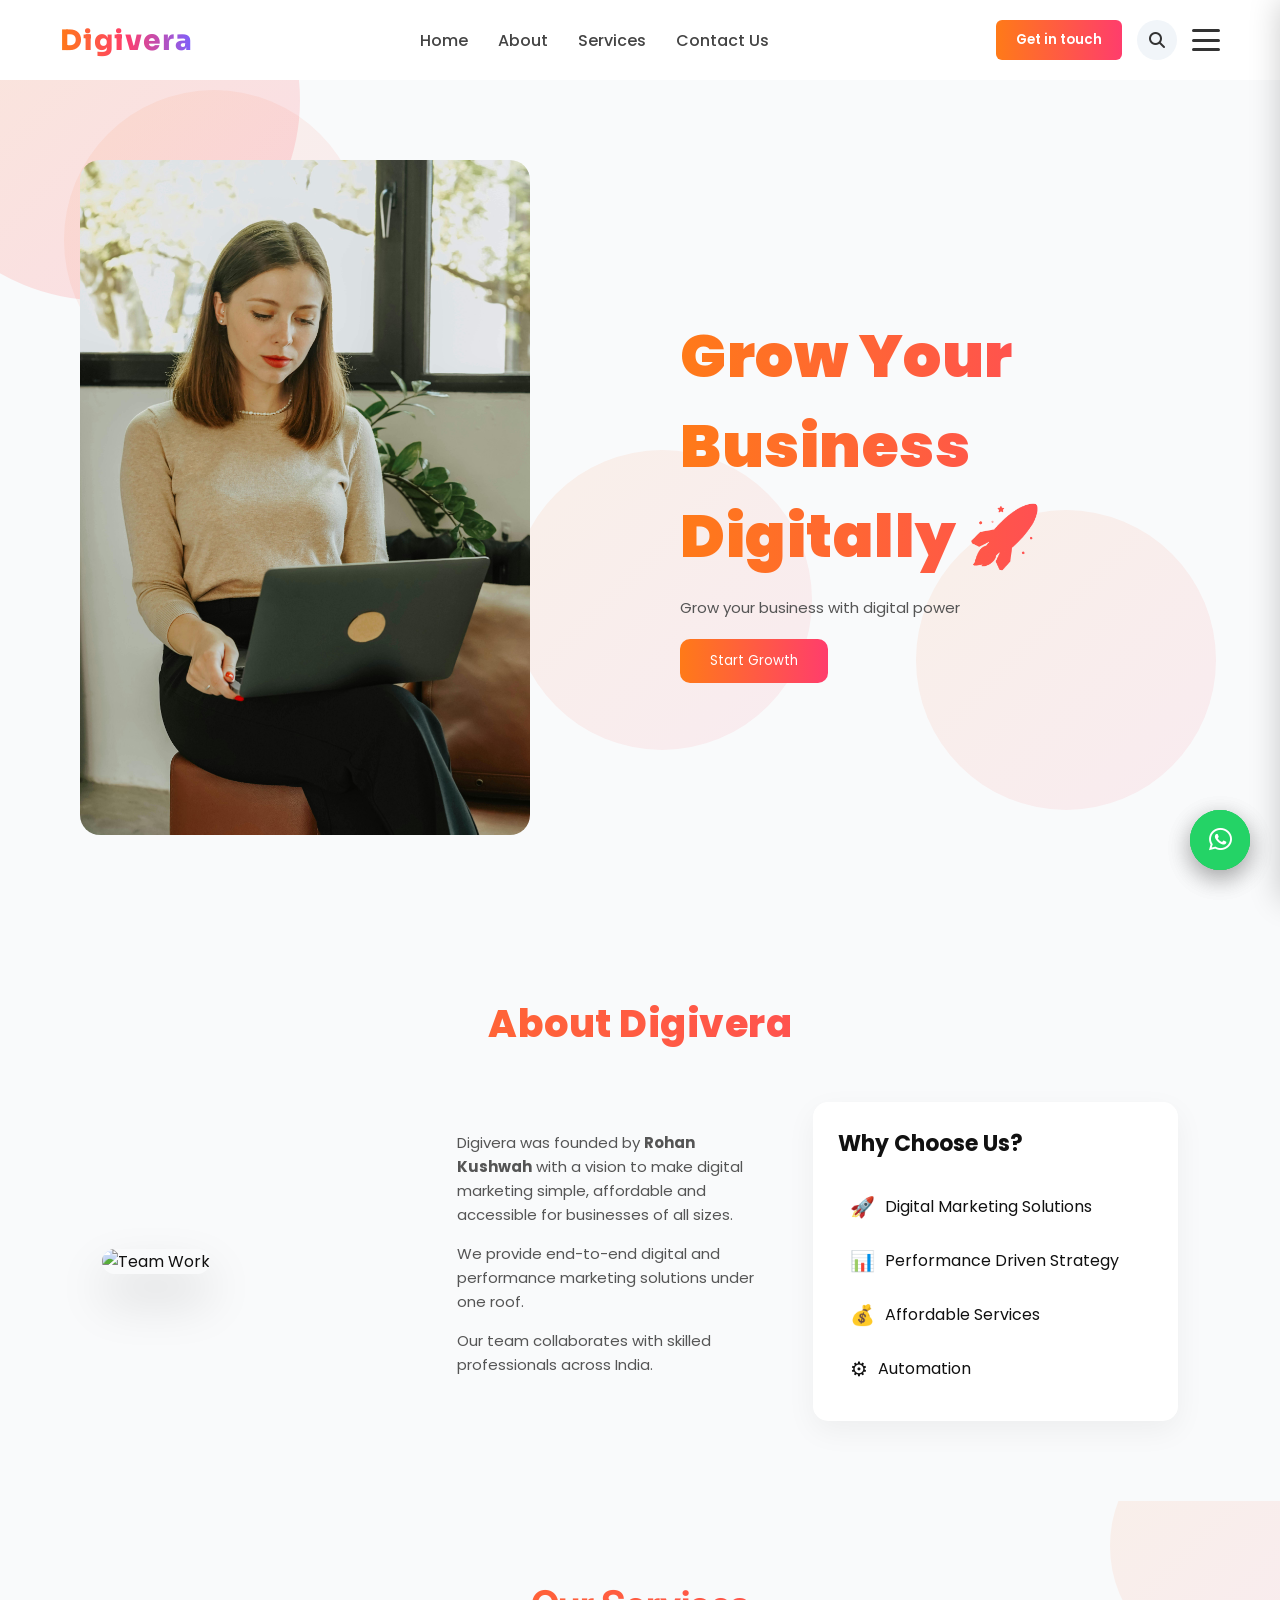
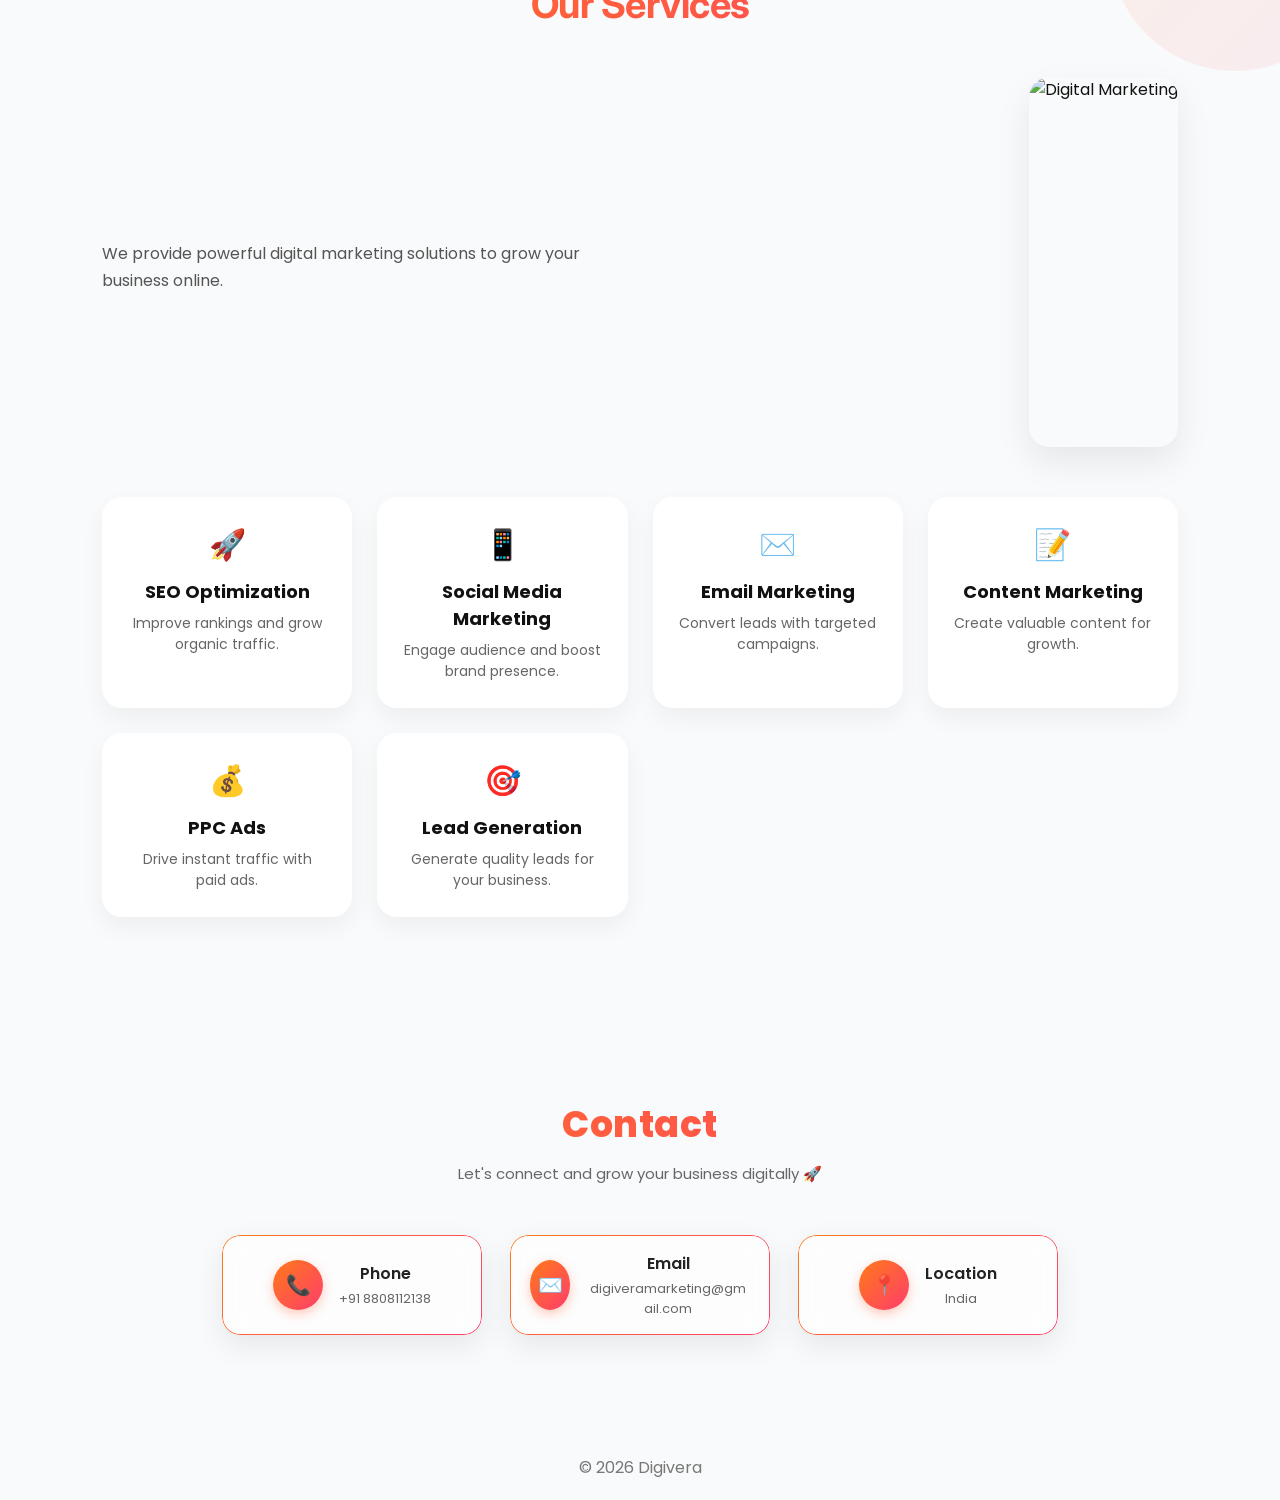
==== commit 372ad862: "first commit" ====
--- a/index.html
+++ b/index.html
@@ -1163,7 +1163,7 @@
 
 /* IMAGE */
 .services-img{
-  flex:1;
+  flex:-1;
   text-align:right;
 }
 
@@ -1616,15 +1616,29 @@
     width:100%;
   }
 }
-.services-img img{
-  width:100%;
-  max-width:420px;
-
-  height:220px; /* 👈 height control */
-  object-fit:cover; /* 👈 crop karega nicely */
-
-  border-radius:20px;
-  box-shadow:0 20px 40px rgba(0,0,0,0.1);
+.services-img {
+  overflow: hidden;
+  border-radius: 20px;
+}
+
+.services-img img {
+  width: 100%;
+  height: 370px;
+  object-fit: cover;
+
+  display: block;
+
+  transition: transform 0.4s ease;
+}
+
+/* Hover effect (premium feel) */
+.services-img:hover img {
+  transform: scale(1.05);
+}
+
+/* Optional: add shadow on container instead of image */
+.services-img {
+  box-shadow: 0 15px 35px rgba(0,0,0,0.08);
 }
 /* CONTACT CLICK FIX */
 .contact-info a{
@@ -1861,6 +1875,30 @@
   70%{transform:scale(1.5);opacity:0;}
   100%{transform:scale(1.5);opacity:0;}
 }
+/* background shapes */
+.shape {
+  position: absolute;
+  z-index: -1; /* 👈 sabse important */
+  opacity: 0.2;
+}
+
+/* hero section */
+.hero {
+  position: relative;
+  z-index: 1;
+}
+.services-title {
+  text-align: center;
+  font-size: 38px;
+  font-weight: 700;
+  font-family: 'Inter', 'Poppins', sans-serif;
+  letter-spacing: -0.5px;
+  margin-bottom: 50px;
+
+  background: linear-gradient(90deg, #ff7a18, #ff3d6c);
+  -webkit-background-clip: text;
+  color: transparent;
+}
 </style>
 </head>
 
@@ -1987,8 +2025,8 @@
 
       <!-- IMAGE -->
       <div class="services-img">
-        <img src="https://images.unsplash.com/photo-1559028012-481c04fa702d" alt="Digital Marketing">
-      </div>
+  <img src="https://images.unsplash.com/photo-1492724441997-5dc865305da7" alt="Digital Marketing">
+</div>
 
     </div>
 
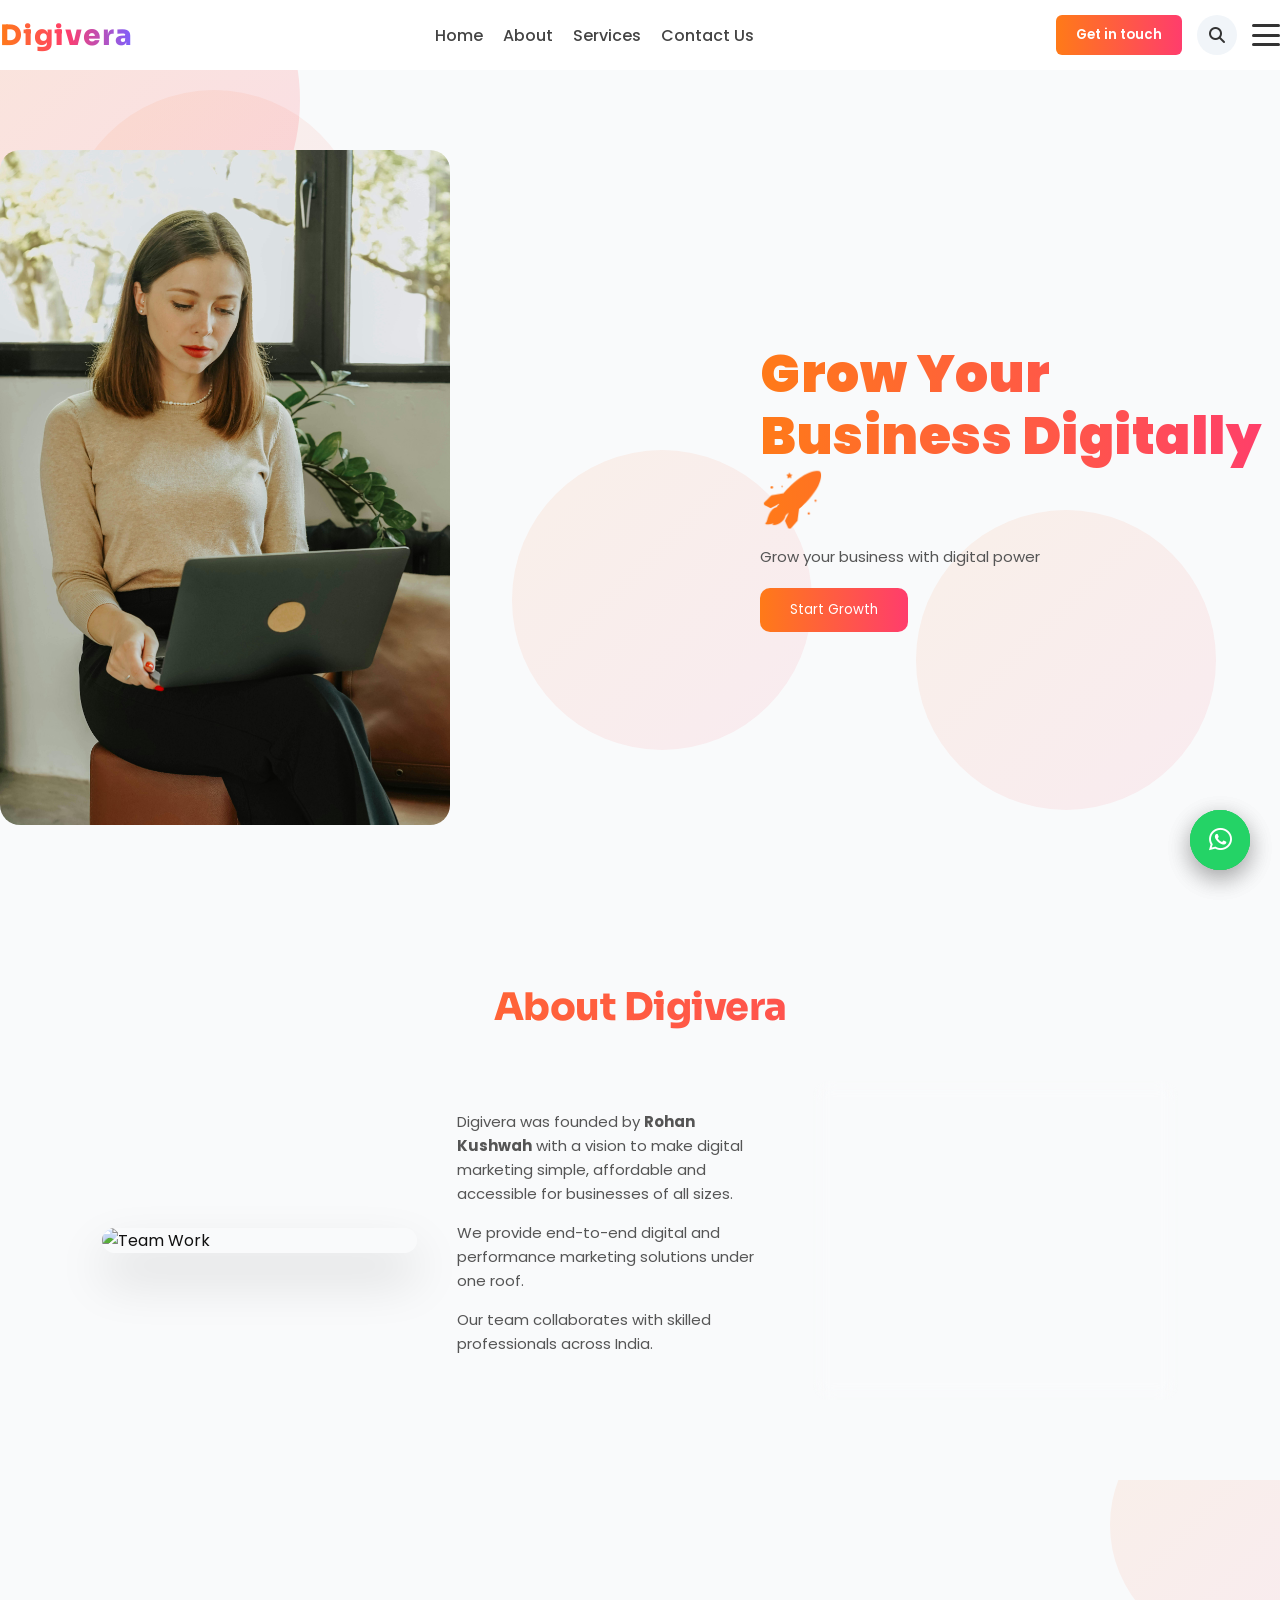
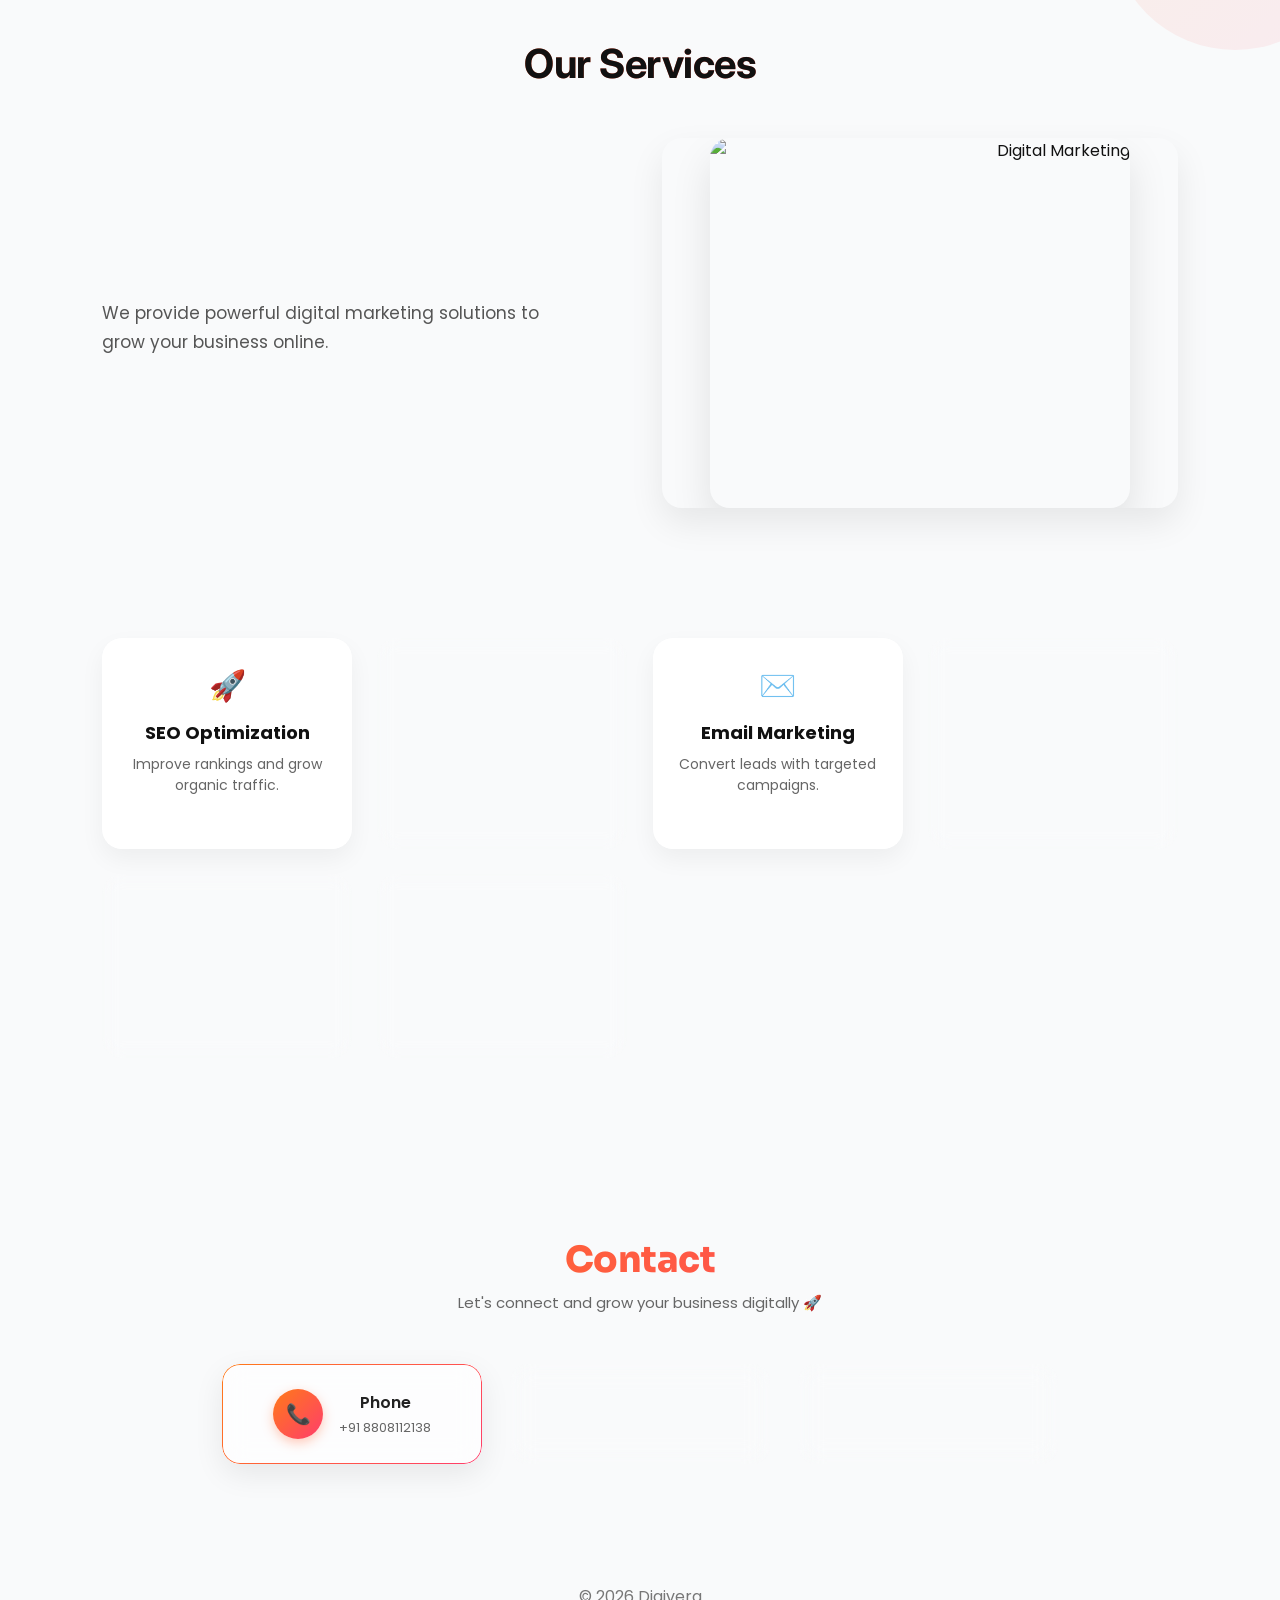
==== commit 530a196e: "Updated UI, added CTA section and responsiveness fix" ====
--- a/index.html
+++ b/index.html
@@ -7,6 +7,8 @@
 <title>Digivera</title>
 
 <link rel="stylesheet" href="https://cdnjs.cloudflare.com/ajax/libs/font-awesome/6.5.0/css/all.min.css">
+
+<link href="https://fonts.googleapis.com/css2?family=Sora:wght@600;700;800&family=Inter:wght@400;500&display=swap" rel="stylesheet">
 <link href="https://fonts.googleapis.com/css2?family=Inter:wght@400;600;700&family=Poppins:wght@600;800&display=swap" rel="stylesheet">
 
 <style>
@@ -58,11 +60,23 @@
   color:#fff;
 }
 .logo{
-  font-size:26px;
-  font-weight:900;
-  background:linear-gradient(90deg,#ff7a18,#ff3d6c,#7b61ff);
-  -webkit-background-clip:text;
-  color:transparent;
+  font-family: 'Sora', sans-serif;
+  font-size: 28px;
+  font-weight: 800;
+  letter-spacing: 0.5px;
+
+  background: linear-gradient(90deg,#ff7a18,#ff3d6c,#7b61ff);
+  -webkit-background-clip: text;
+  color: transparent;
+
+  cursor: pointer;
+  transition: all 0.3s ease;
+}
+
+/* HOVER EFFECT */
+.logo:hover{
+  transform: scale(1.05);
+  filter: brightness(1.1);
 }
 
 .nav-links{
@@ -512,6 +526,168 @@
   transition:all 0.4s cubic-bezier(0.77, 0, 0.175, 1);
   z-index:9999;
   overflow-y:auto;
+}
+/* ===== GLOBAL SYSTEM ===== */
+*{
+  margin:0;
+  padding:0;
+  box-sizing:border-box;
+}
+
+html{
+  scroll-behavior:smooth;
+}
+
+body{
+  font-family:'Inter',sans-serif;
+  overflow-x:hidden;
+}
+
+/* ===== CONTAINER ===== */
+.container{
+  width:100%;
+  max-width:1200px;
+  margin:auto;
+  padding:0 20px;
+}
+
+/* ===== FLEX SAFE ===== */
+.flex{
+  display:flex;
+  gap:30px;
+  flex-wrap:wrap; /* 🔥 IMPORTANT */
+}
+
+/* ===== IMAGE SAFE ===== */
+img{
+  width:100%;
+  height:auto;
+  display:block;
+}
+
+/* ===== GRID SYSTEM ===== */
+.grid{
+  display:grid;
+  gap:25px;
+  grid-template-columns:repeat(auto-fit,minmax(250px,1fr));
+}
+/* HERO */
+.hero{
+  display:flex;
+  align-items:center;
+  justify-content:space-between;
+  gap:40px;
+  padding:80px 0;
+  flex-wrap:wrap;
+}
+
+.hero-content{
+  flex:1;
+  min-width:280px;
+}
+
+.hero-content h1{
+  font-size:clamp(26px, 5vw, 52px); /* 🔥 auto scale */
+  line-height:1.2;
+}
+
+.hero img{
+  flex:1;
+  max-width:450px;
+}
+.navbar{
+  display:flex;
+  justify-content:space-between;
+  align-items:center;
+  padding:15px 0;
+}
+
+.nav-links{
+  display:flex;
+  gap:20px;
+}
+
+.nav-right{
+  display:flex;
+  align-items:center;
+  gap:12px;
+}
+
+/* MOBILE NAV */
+@media(max-width:768px){
+
+  .nav-links{
+    display:none;
+  }
+
+}
+.services-grid{
+  display:grid;
+  grid-template-columns:repeat(auto-fit,minmax(260px,1fr));
+  gap:25px;
+}
+
+.service-card{
+  padding:25px;
+  border-radius:15px;
+  background:#fff;
+  box-shadow:0 10px 25px rgba(0,0,0,0.05);
+}
+/* SIDEBAR */
+.sidebar{
+  position:fixed;
+  top:0;
+  right:-100%;
+  width:280px;
+  height:100vh;
+  background:#fff;
+  transition:0.3s;
+  z-index:1000;
+}
+
+.sidebar.active{
+  right:0;
+}
+
+/* WHATSAPP */
+.whatsapp-float{
+  position:fixed;
+  bottom:20px;
+  right:20px;
+  width:55px;
+  height:55px;
+}
+/* TABLET */
+@media(max-width:1024px){
+
+  .hero{
+    flex-direction:column;
+    text-align:center;
+  }
+
+}
+
+/* MOBILE */
+@media(max-width:768px){
+
+  .hero{
+    padding:40px 0;
+  }
+
+  .contact-btn{
+    padding:8px 12px;
+    font-size:12px;
+  }
+
+}
+
+/* SMALL MOBILE */
+@media(max-width:480px){
+
+  .hero-content h1{
+    font-size:22px;
+  }
+
 }
 
 /* ACTIVE */
@@ -1899,6 +2075,168 @@
   -webkit-background-clip: text;
   color: transparent;
 }
+/* ===== SERVICES PROFESSIONAL FIX ===== */
+
+.services-container{
+  padding:80px 0;
+}
+
+/* TITLE */
+.services-title{
+  text-align:center;
+  font-size:clamp(28px, 4vw, 40px);
+  font-weight:700;
+  margin-bottom:50px;
+  color:#111;
+}
+
+/* LAYOUT */
+.services-top{
+  display:flex;
+  align-items:center;
+  justify-content:space-between;
+  gap:60px;
+  flex-wrap:wrap;
+}
+
+/* TEXT */
+.services-text{
+  flex:1;
+  min-width:280px;
+}
+
+.services-text p{
+  font-size:17px;
+  line-height:1.7;
+  color:#555;
+  max-width:480px;
+}
+
+/* IMAGE */
+.services-img{
+  flex:1;
+  display:flex;
+  justify-content:center;
+}
+
+.services-img img{
+  width:100%;
+  max-width:420px;
+  border-radius:20px;
+  box-shadow:0 20px 40px rgba(0,0,0,0.1);
+  transition:0.4s ease;
+}
+
+/* HOVER EFFECT */
+.services-img img:hover{
+  transform:scale(1.05);
+}
+
+/* ===== TABLET ===== */
+@media(max-width:1024px){
+
+  .services-top{
+    flex-direction:column;
+    text-align:center;
+  }
+
+  .services-text p{
+    margin:auto;
+  }
+
+}
+
+/* ===== MOBILE ===== */
+@media(max-width:768px){
+
+  .services-container{
+    padding:50px 20px;
+  }
+
+  .services-title{
+    margin-bottom:30px;
+  }
+
+  .services-img img{
+    max-width:100%;
+  }
+
+}
+/* ===== PROFESSIONAL H2 ===== */
+h2{
+  font-family:'Sora', sans-serif;
+  font-weight:700;
+  letter-spacing:-0.5px;
+  color:#111;
+
+  /* responsive font */
+  font-size:clamp(26px, 4vw, 38px);
+
+  line-height:1.2;
+}
+/* ===== PROFESSIONAL H2 ===== */
+h2{
+  font-family:'Sora', sans-serif;
+  font-weight:700;
+  letter-spacing:-0.5px;
+  color:#111;
+
+  /* responsive font */
+  font-size:clamp(26px, 4vw, 38px);
+
+  line-height:1.2;
+}
+h2{
+  background:linear-gradient(90deg,#ff7a18,#ff3d6c);
+  -webkit-background-clip:text;
+  color:transparent;
+}
+html{
+  scroll-behavior: smooth;
+}
+section{
+  scroll-margin-top: 80px; /* navbar height */
+}
+.fade-in{
+  opacity:0;
+  transform:translateY(30px);
+  transition:0.6s ease;
+}
+
+.fade-in.show{
+  opacity:1;
+  transform:translateY(0);
+}
+/* ===== PROFESSIONAL CTA BUTTON ===== */
+.service-btn{
+  margin-top:20px;
+  padding:12px 26px;
+  border:none;
+  border-radius:8px;
+
+  background:linear-gradient(90deg,#ff7a18,#ff3d6c);
+  color:#fff;
+
+  font-weight:600;
+  font-size:14px;
+  letter-spacing:0.3px;
+
+  cursor:pointer;
+  transition:all 0.3s ease;
+
+  box-shadow:0 8px 20px rgba(255,80,100,0.2);
+}
+
+/* HOVER */
+.service-btn:hover{
+  transform:translateY(-2px);
+  box-shadow:0 12px 30px rgba(255,80,100,0.35);
+}
+
+/* CLICK EFFECT */
+.service-btn:active{
+  transform:scale(0.96);
+}
 </style>
 </head>
 
@@ -2008,27 +2346,25 @@
 
 <section id="services" class="services-section">
 
-  <div class="container">
-
-    <!-- TITLE -->
-    <h2 class="services-title">Our Services</h2>
-
-    <!-- TOP ROW -->
-    <div class="services-top">
-
-      <!-- TEXT -->
-      <div class="services-text">
-        <p>
-          We provide powerful digital marketing solutions to grow your business online.
-        </p>
-      </div>
-
-      <!-- IMAGE -->
-      <div class="services-img">
-  <img src="https://images.unsplash.com/photo-1492724441997-5dc865305da7" alt="Digital Marketing">
+  <div class="container services-container">
+
+  <h2 class="services-title">Our Services</h2>
+
+  <div class="services-top">
+
+    <div class="services-text">
+      <p>
+        We provide powerful digital marketing solutions to grow your business online.
+      </p>
+    </div>
+
+    <div class="services-img">
+      <img src="https://images.unsplash.com/photo-1492724441997-5dc865305da7" alt="Digital Marketing">
+    </div>
+
+  </div>
+
 </div>
-
-    </div>
 
     <!-- CARDS -->
     <div class="services-grid">
@@ -2287,7 +2623,9 @@
 
         <ul id="modalList"></ul>
 
-        <button class="service-btn">Get Started</button>
+        <button class="service-btn" onclick="startService('SEO Optimization')">
+  Get Started →
+</button>
       </div>
 
     </div>
@@ -2391,6 +2729,33 @@
    class="whatsapp-float">
   <i class="fab fa-whatsapp"></i>
 </a>
+<script>
+function scrollToSection(id){
+  document.querySelector(id).scrollIntoView({
+    behavior: "smooth"
+  });
+}
+</script>
+<script>
+function startService(serviceName){
+
+  // WhatsApp message
+  const message = "Hello, I am interested in " + serviceName;
+
+  // Open WhatsApp
+  window.open(
+    "https://wa.me/918808112138?text=" + encodeURIComponent(message),
+    "_blank"
+  );
+
+  // OPTIONAL: also scroll to contact (backup UX)
+  const contact = document.querySelector("#contact");
+  if(contact){
+    contact.scrollIntoView({ behavior: "smooth" });
+  }
+}
+</script>
+
 </body>
 
 </html>
